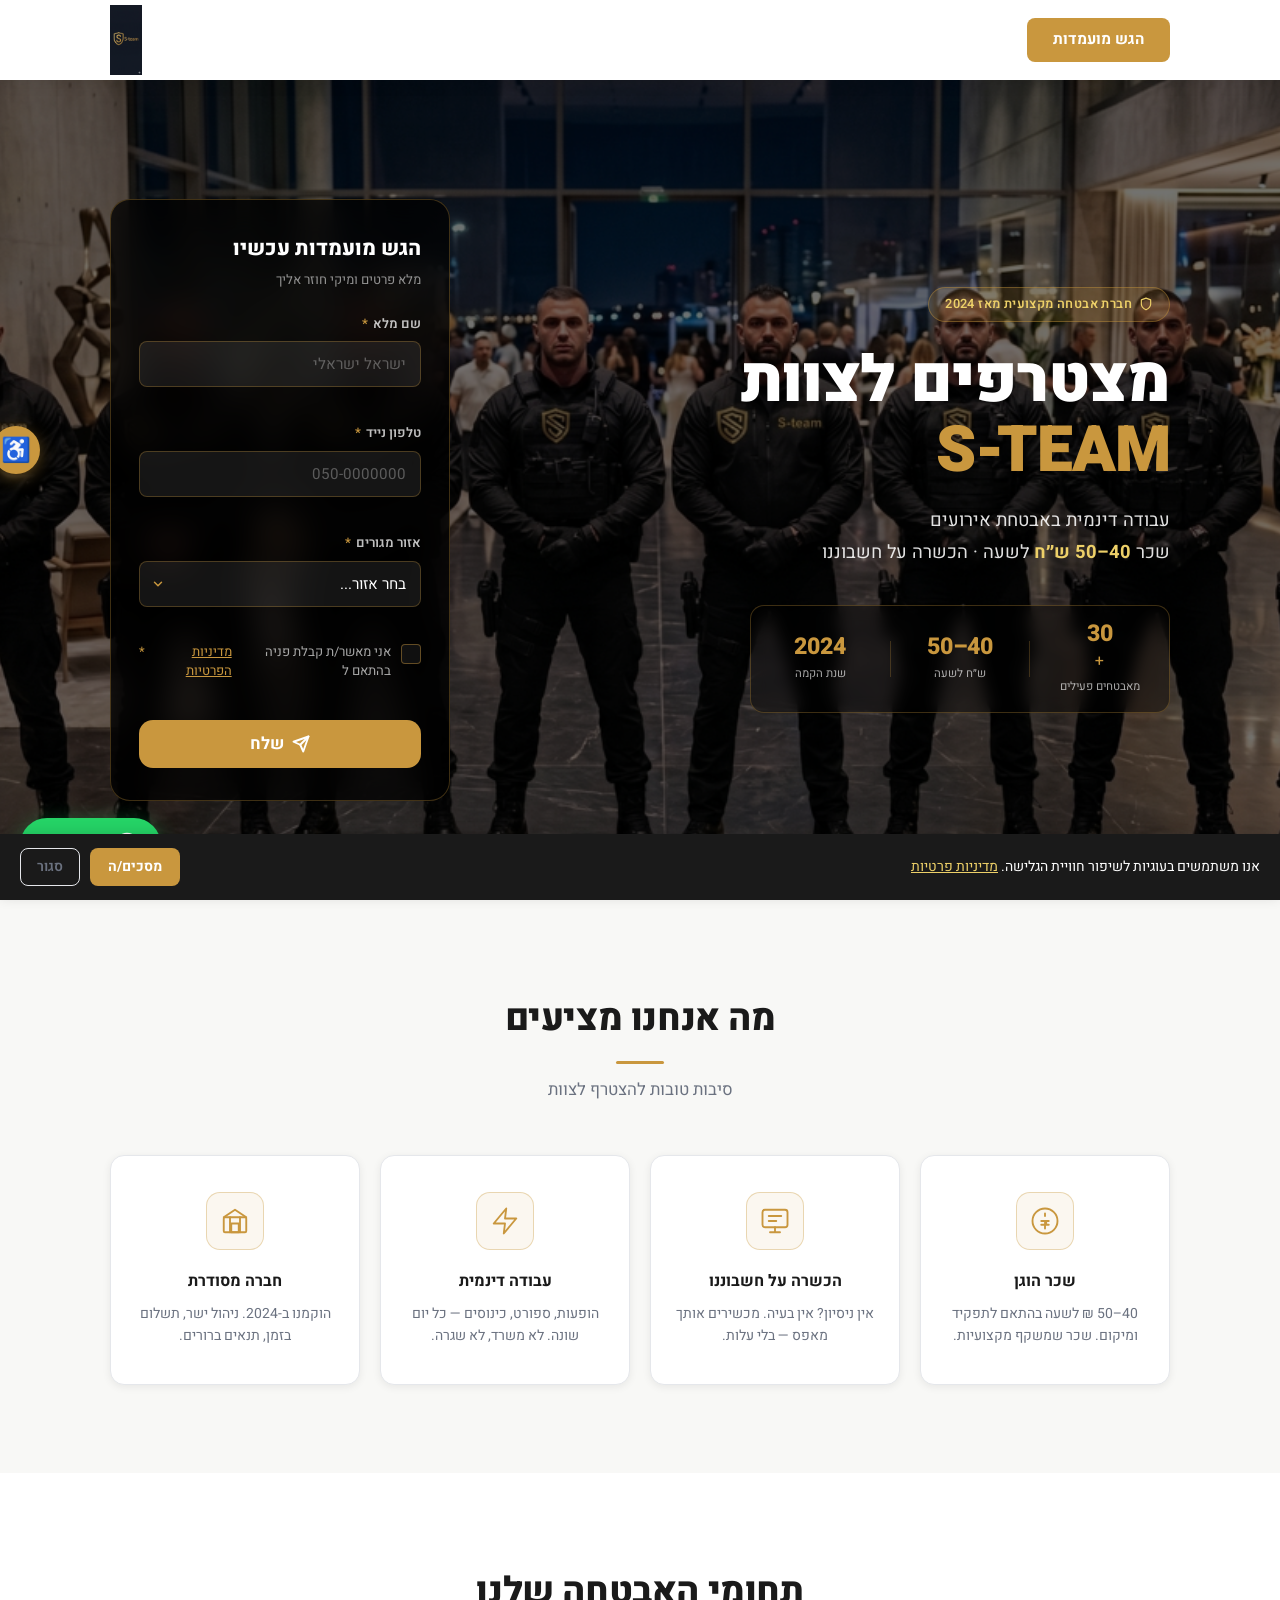
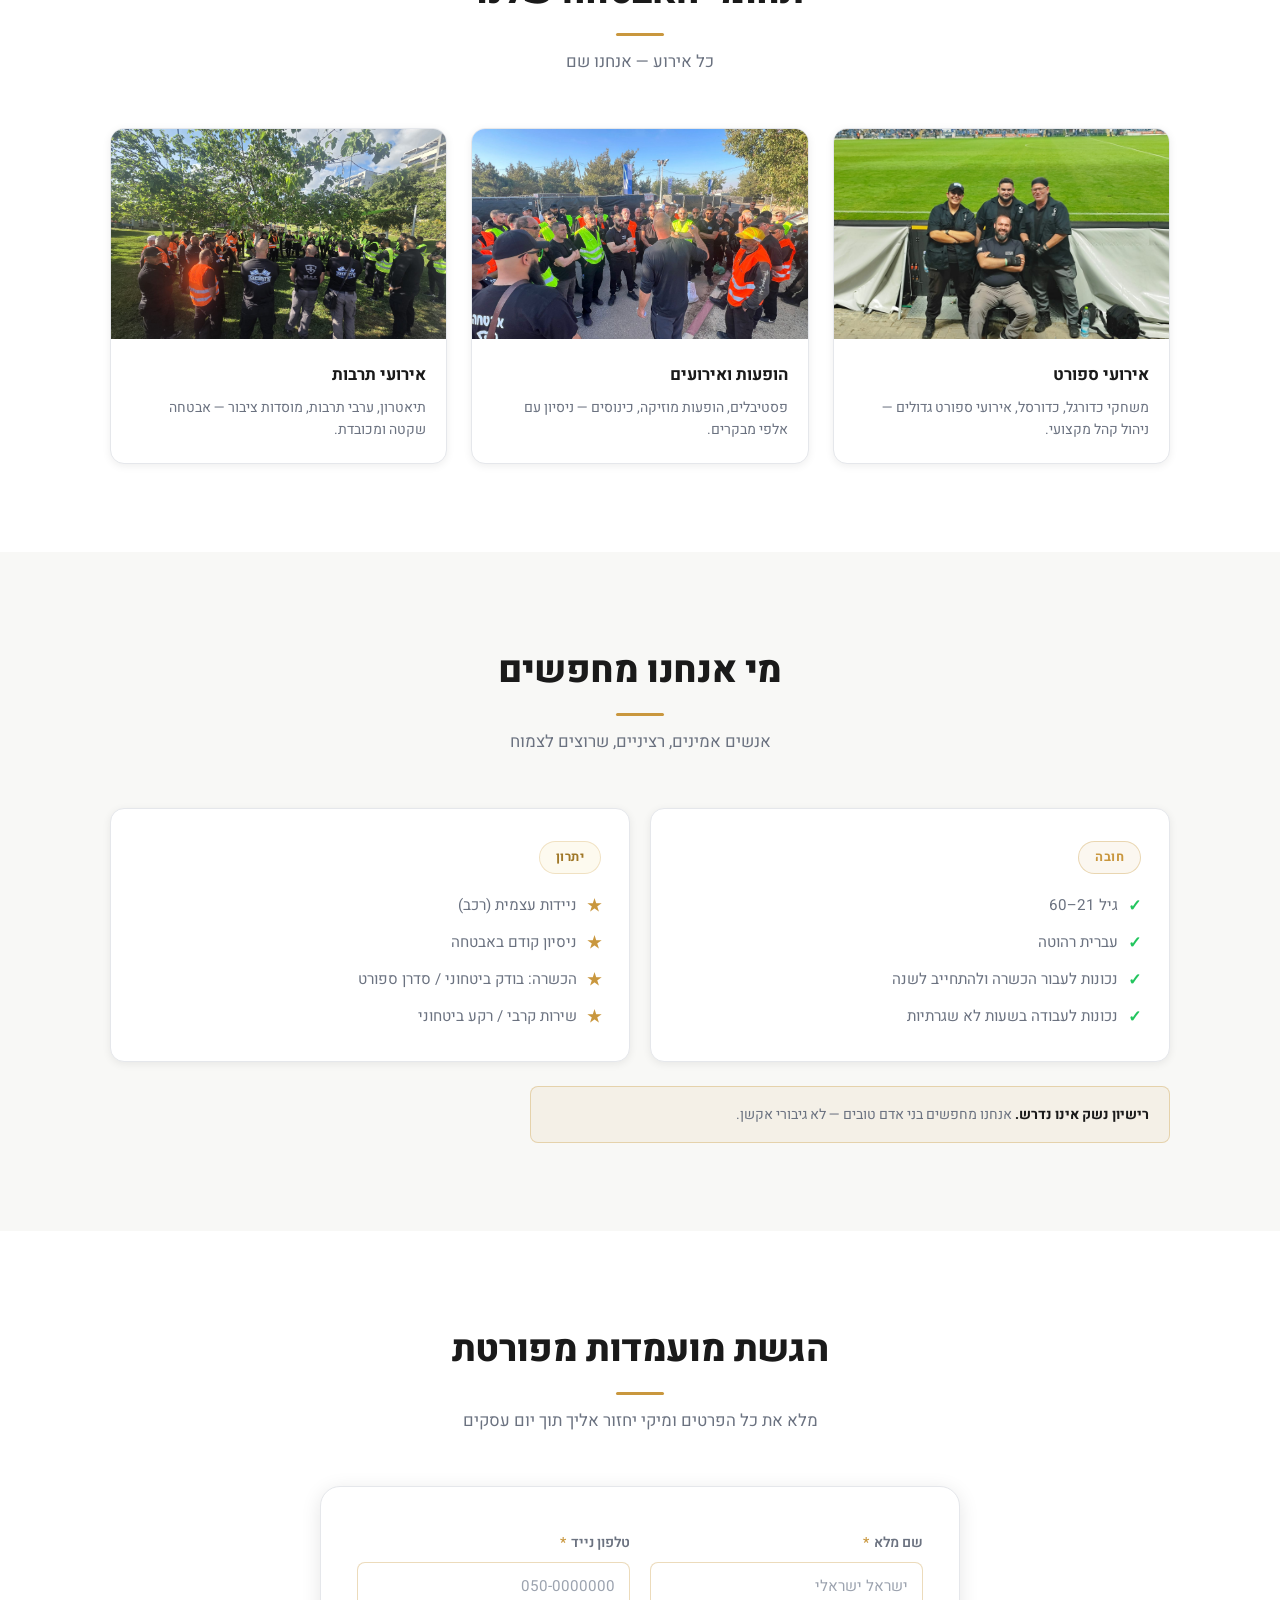
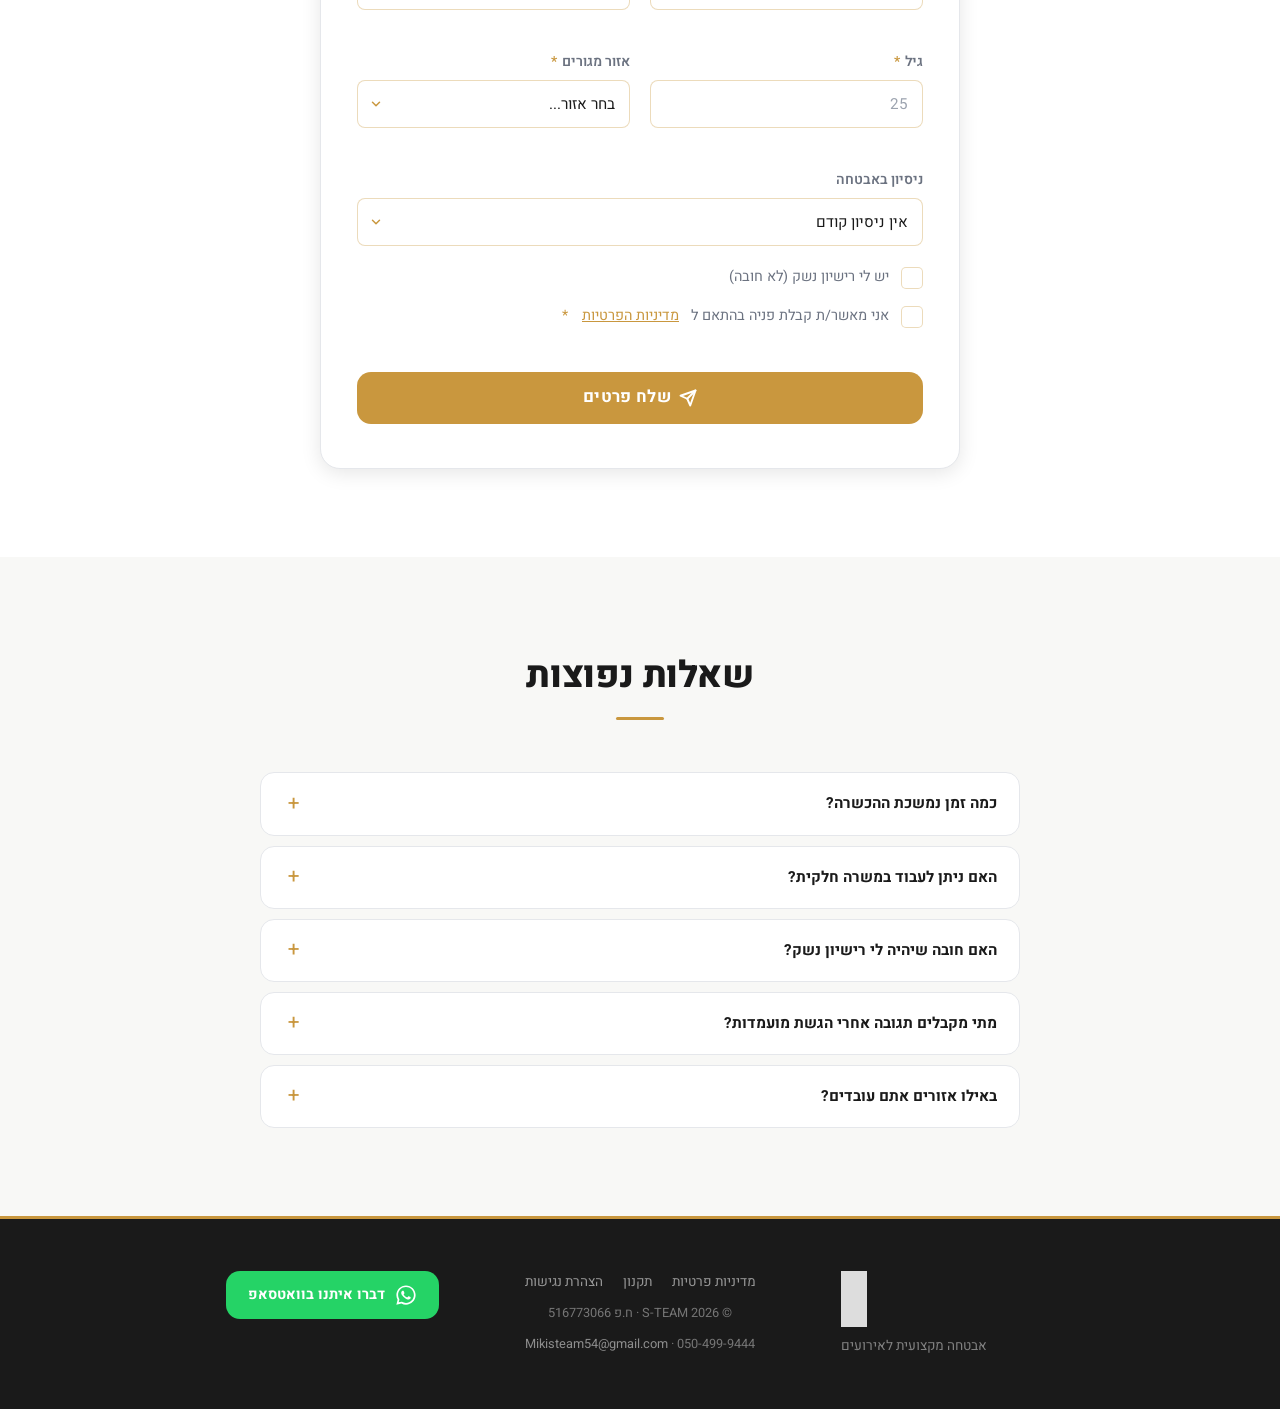
==== index.html @ 8349a426 "Apply 6 UI fixes: consent text, logo 70px, accessibility panel, FAQ +/−, dropdown labels, gallery im" ====
<!DOCTYPE html>
<html lang="he" dir="rtl">
<head>
  <meta charset="UTF-8">
  <meta name="viewport" content="width=device-width, initial-scale=1.0">
  <meta name="description" content="S-TEAM מגייסת מאבטחים לאירועים, ספורט והופעות. שכר 40-50 ₪ לשעה, הכשרה על חשבוננו.">
  <title>S-TEAM · גיוס מאבטחים</title>
  <link rel="preconnect" href="https://fonts.googleapis.com">
  <link rel="preconnect" href="https://fonts.gstatic.com" crossorigin>
  <link href="https://fonts.googleapis.com/css2?family=Heebo:wght@300;400;600;700;800;900&display=swap" rel="stylesheet">
  <link rel="stylesheet" href="css/style.css">
</head>
<body>

<!-- =========================================
     COOKIE BANNER
     ========================================= -->
<div id="cookie-banner" class="cookie-banner" role="dialog" aria-label="הודעת עוגיות">
  <p>אנו משתמשים בעוגיות לשיפור חוויית הגלישה. <a href="privacy.html">מדיניות פרטיות</a></p>
  <div class="cookie-actions">
    <button id="cookie-accept" class="btn btn--gold btn--sm">מסכים/ה</button>
    <button id="cookie-decline" class="btn btn--ghost-sm">סגור</button>
  </div>
</div>

<!-- =========================================
     HEADER
     ========================================= -->
<header class="site-header" id="top">
  <div class="header-inner container">
    <a href="#hero-form" class="btn btn--gold header-cta">הגש מועמדות</a>
    <a href="#top" class="header-logo" aria-label="S-TEAM - חזרה לראש הדף">
      <img src="assets/logo.png" alt="לוגו S-TEAM" class="logo-img">
    </a>
  </div>
</header>

<!-- =========================================
     HERO — VIDEO + FLOATING FORM
     ========================================= -->
<section class="hero" id="hero" aria-label="עמוד ראשי">

  <!-- וידאו רקע -->
  <video class="hero-video" autoplay loop muted playsinline aria-hidden="true">
    <source src="assets/hero-bg.mp4" type="video/mp4">
  </video>
  <!-- fallback תמונה אם הוידאו לא נטען -->
  <div class="hero-video-fallback" style="background-image:url('assets/hero-bg.png')" aria-hidden="true"></div>

  <div class="hero-overlay" aria-hidden="true"></div>

  <div class="hero-inner container">

    <!-- טקסט ראשי (צד ימין) -->
    <div class="hero-text fade-in">
      <div class="hero-badge">
        <svg width="14" height="14" viewBox="0 0 24 24" fill="none" stroke="currentColor" stroke-width="2" stroke-linecap="round" stroke-linejoin="round" aria-hidden="true"><path d="M12 22s8-4 8-10V5l-8-3-8 3v7c0 6 8 10 8 10z"/></svg>
        חברת אבטחה מקצועית מאז 2024
      </div>
      <h1 class="hero-title">מצטרפים לצוות<br><span class="gold-text">S-TEAM</span></h1>
      <p class="hero-sub">
        עבודה דינמית באבטחת אירועים<br>
        שכר <strong>40–50 ש״ח</strong> לשעה · הכשרה על חשבוננו
      </p>
      <div class="hero-stats">
        <div class="stat-item">
          <span class="stat-num gold-text count-num" data-target="30">0</span><span class="gold-text">+</span>
          <span class="stat-label">מאבטחים פעילים</span>
        </div>
        <div class="stat-divider" aria-hidden="true"></div>
        <div class="stat-item">
          <span class="stat-num gold-text">40–50</span>
          <span class="stat-label">ש״ח לשעה</span>
        </div>
        <div class="stat-divider" aria-hidden="true"></div>
        <div class="stat-item">
          <span class="stat-num gold-text">2024</span>
          <span class="stat-label">שנת הקמה</span>
        </div>
      </div>
    </div>

    <!-- טופס צף (צד שמאל) -->
    <div class="hero-form-wrap fade-in" id="hero-form">
      <form id="hero-application-form" class="hero-form" novalidate aria-label="טופס הגשת מועמדות מהיר">
        <h2 class="hero-form-title">הגש מועמדות עכשיו</h2>
        <p class="hero-form-sub">מלא פרטים ומיקי חוזר אליך</p>

        <div class="hf-group">
          <label for="hf-name" class="hf-label">שם מלא <span class="req-star" aria-hidden="true">*</span></label>
          <input type="text" id="hf-name" name="name" class="hf-input" placeholder="ישראל ישראלי" required autocomplete="name" aria-required="true">
          <span class="hf-error" id="hf-name-error" role="alert" aria-live="polite"></span>
        </div>

        <div class="hf-group">
          <label for="hf-phone" class="hf-label">טלפון נייד <span class="req-star" aria-hidden="true">*</span></label>
          <input type="tel" id="hf-phone" name="phone" class="hf-input" placeholder="050-0000000" required autocomplete="tel" aria-required="true" inputmode="tel">
          <span class="hf-error" id="hf-phone-error" role="alert" aria-live="polite"></span>
        </div>

        <div class="hf-group">
          <label for="hf-region" class="hf-label">אזור מגורים <span class="req-star" aria-hidden="true">*</span></label>
          <div class="hf-select-wrap">
            <select id="hf-region" name="region" class="hf-input hf-select" required aria-required="true">
              <option value="" disabled selected>בחר אזור...</option>
              <option value="צפון">צפון (מנהריה עד חיפה)</option>
              <option value="חיפה">חיפה והסביבה</option>
              <option value="מרכז">מרכז (חיפה עד ראשון לציון)</option>
            </select>
            <svg class="hf-chevron" width="14" height="14" viewBox="0 0 24 24" fill="none" stroke="currentColor" stroke-width="2.5" stroke-linecap="round" stroke-linejoin="round" aria-hidden="true"><polyline points="6 9 12 15 18 9"/></svg>
          </div>
          <span class="hf-error" id="hf-region-error" role="alert" aria-live="polite"></span>
        </div>

        <div class="hf-group hf-check-group">
          <label class="hf-check-label">
            <input type="checkbox" id="hf-consent" name="consent" class="hf-check-input" required aria-required="true">
            <span class="hf-check-box" aria-hidden="true"></span>
            אני מאשר/ת קבלת פניה בהתאם ל<a href="privacy.html" target="_blank" class="gold-link">מדיניות הפרטיות</a>
            <span class="req-star" aria-hidden="true">*</span>
          </label>
          <span class="hf-error" id="hf-consent-error" role="alert" aria-live="polite"></span>
        </div>

        <button type="submit" class="btn btn--gold btn--submit-hero" id="hf-submit">
          <svg width="18" height="18" viewBox="0 0 24 24" fill="none" stroke="currentColor" stroke-width="2.5" stroke-linecap="round" stroke-linejoin="round" aria-hidden="true"><line x1="22" y1="2" x2="11" y2="13"/><polygon points="22 2 15 22 11 13 2 9 22 2"/></svg>
          <span class="hf-submit-text">שלח</span>
          <span class="hf-submit-loading" hidden aria-hidden="true">שולח...</span>
        </button>

        <div id="hf-success" class="hf-msg hf-msg--success" role="status" aria-live="polite" hidden>
          ✓ הפרטים נשלחו! מועברים לוואטסאפ...
        </div>
        <div id="hf-error-msg" class="hf-msg hf-msg--error" role="alert" aria-live="assertive" hidden></div>
      </form>
    </div>

  </div>

  <a href="#benefits" class="hero-scroll" aria-label="גלול למטה">
    <svg width="26" height="26" viewBox="0 0 24 24" fill="none" stroke="currentColor" stroke-width="2" stroke-linecap="round" stroke-linejoin="round" aria-hidden="true"><polyline points="6 9 12 15 18 9"/></svg>
  </a>
</section>

<!-- =========================================
     BENEFITS
     ========================================= -->
<section class="section benefits-section" id="benefits" aria-labelledby="benefits-title">
  <div class="container">
    <div class="section-header fade-in">
      <h2 id="benefits-title" class="section-title">מה אנחנו מציעים</h2>
      <p class="section-sub">סיבות טובות להצטרף לצוות</p>
    </div>
    <div class="benefits-grid">

      <div class="benefit-card fade-in">
        <div class="card-icon" aria-hidden="true">
          <svg width="30" height="30" viewBox="0 0 24 24" fill="none" stroke="currentColor" stroke-width="1.5" stroke-linecap="round" stroke-linejoin="round"><circle cx="12" cy="12" r="10"/><path d="M12 6v2m0 8v2m-3-6h2.5a1.5 1.5 0 010 3H9m6-3h-1.5a1.5 1.5 0 000 3H15"/></svg>
        </div>
        <h3 class="card-title">שכר הוגן</h3>
        <p class="card-text">40–50 ₪ לשעה בהתאם לתפקיד ומיקום. שכר שמשקף מקצועיות.</p>
      </div>

      <div class="benefit-card fade-in">
        <div class="card-icon" aria-hidden="true">
          <svg width="30" height="30" viewBox="0 0 24 24" fill="none" stroke="currentColor" stroke-width="1.5" stroke-linecap="round" stroke-linejoin="round"><rect x="2" y="3" width="20" height="14" rx="2"/><path d="M8 21h8M12 17v4M7 8h10M7 12h6"/></svg>
        </div>
        <h3 class="card-title">הכשרה על חשבוננו</h3>
        <p class="card-text">אין ניסיון? אין בעיה. מכשירים אותך מאפס — בלי עלות.</p>
      </div>

      <div class="benefit-card fade-in">
        <div class="card-icon" aria-hidden="true">
          <svg width="30" height="30" viewBox="0 0 24 24" fill="none" stroke="currentColor" stroke-width="1.5" stroke-linecap="round" stroke-linejoin="round"><polygon points="13 2 3 14 12 14 11 22 21 10 12 10 13 2"/></svg>
        </div>
        <h3 class="card-title">עבודה דינמית</h3>
        <p class="card-text">הופעות, ספורט, כינוסים — כל יום שונה. לא משרד, לא שגרה.</p>
      </div>

      <div class="benefit-card fade-in">
        <div class="card-icon" aria-hidden="true">
          <svg width="30" height="30" viewBox="0 0 24 24" fill="none" stroke="currentColor" stroke-width="1.5" stroke-linecap="round" stroke-linejoin="round"><rect x="3" y="9" width="18" height="12" rx="1"/><path d="M8 21V9m8 12V9M3 9l9-6 9 6"/><rect x="9" y="14" width="6" height="7"/></svg>
        </div>
        <h3 class="card-title">חברה מסודרת</h3>
        <p class="card-text">הוקמנו ב-2024. ניהול ישר, תשלום בזמן, תנאים ברורים.</p>
      </div>

    </div>
  </div>
</section>

<!-- =========================================
     DOMAINS
     ========================================= -->
<section class="section domains-section" id="domains" aria-labelledby="domains-title">
  <div class="container">
    <div class="section-header fade-in">
      <h2 id="domains-title" class="section-title">תחומי האבטחה שלנו</h2>
      <p class="section-sub">כל אירוע — אנחנו שם</p>
    </div>
    <div class="domains-grid">

      <div class="domain-card fade-in">
        <div class="domain-img-wrap">
          <img src="assets/sport.jpeg" alt="אבטחת אירועי ספורט" loading="lazy" class="domain-img" onerror="this.style.display='none';this.parentElement.classList.add('img-error')">
          <div class="domain-img-placeholder" aria-hidden="true">
            <svg width="44" height="44" viewBox="0 0 24 24" fill="none" stroke="currentColor" stroke-width="1" stroke-linecap="round" stroke-linejoin="round"><circle cx="12" cy="12" r="10"/><path d="M12 2a15.3 15.3 0 014 10 15.3 15.3 0 01-4 10 15.3 15.3 0 01-4-10 15.3 15.3 0 014-10z"/><path d="M2 12h20"/></svg>
            <span>אירועי ספורט</span>
          </div>
        </div>
        <div class="domain-body">
          <h3 class="domain-title">אירועי ספורט</h3>
          <p class="domain-text">משחקי כדורגל, כדורסל, אירועי ספורט גדולים — ניהול קהל מקצועי.</p>
        </div>
      </div>

      <div class="domain-card fade-in">
        <div class="domain-img-wrap">
          <img src="assets/events.jpeg" alt="אבטחת הופעות וכינוסים" loading="lazy" class="domain-img" onerror="this.style.display='none';this.parentElement.classList.add('img-error')">
          <div class="domain-img-placeholder" aria-hidden="true">
            <svg width="44" height="44" viewBox="0 0 24 24" fill="none" stroke="currentColor" stroke-width="1" stroke-linecap="round" stroke-linejoin="round"><path d="M17 21v-2a4 4 0 00-4-4H5a4 4 0 00-4 4v2"/><circle cx="9" cy="7" r="4"/><path d="M23 21v-2a4 4 0 00-3-3.87M16 3.13a4 4 0 010 7.75"/></svg>
            <span>הופעות ואירועים</span>
          </div>
        </div>
        <div class="domain-body">
          <h3 class="domain-title">הופעות ואירועים</h3>
          <p class="domain-text">פסטיבלים, הופעות מוזיקה, כינוסים — ניסיון עם אלפי מבקרים.</p>
        </div>
      </div>

      <div class="domain-card fade-in">
        <div class="domain-img-wrap">
          <img src="assets/culture.jpeg" alt="אבטחת אירועי תרבות" loading="lazy" class="domain-img" onerror="this.style.display='none';this.parentElement.classList.add('img-error')">
          <div class="domain-img-placeholder" aria-hidden="true">
            <svg width="44" height="44" viewBox="0 0 24 24" fill="none" stroke="currentColor" stroke-width="1" stroke-linecap="round" stroke-linejoin="round"><path d="M2 6l10-4 10 4v6c0 5.5-4 10.7-10 12C6 22.7 2 17.5 2 12V6z"/></svg>
            <span>אירועי תרבות</span>
          </div>
        </div>
        <div class="domain-body">
          <h3 class="domain-title">אירועי תרבות</h3>
          <p class="domain-text">תיאטרון, ערבי תרבות, מוסדות ציבור — אבטחה שקטה ומכובדת.</p>
        </div>
      </div>

    </div>
  </div>
</section>

<!-- =========================================
     REQUIREMENTS
     ========================================= -->
<section class="section requirements-section" id="requirements" aria-labelledby="req-title">
  <div class="container">
    <div class="section-header fade-in">
      <h2 id="req-title" class="section-title">מי אנחנו מחפשים</h2>
      <p class="section-sub">אנשים אמינים, רציניים, שרוצים לצמוח</p>
    </div>
    <div class="req-cols">

      <div class="req-block fade-in">
        <div class="req-badge req-badge--must">חובה</div>
        <ul class="req-list" role="list">
          <li><span class="req-icon req-icon--check" aria-hidden="true">✓</span>גיל 21–60</li>
          <li><span class="req-icon req-icon--check" aria-hidden="true">✓</span>עברית רהוטה</li>
          <li><span class="req-icon req-icon--check" aria-hidden="true">✓</span>נכונות לעבור הכשרה ולהתחייב לשנה</li>
          <li><span class="req-icon req-icon--check" aria-hidden="true">✓</span>נכונות לעבודה בשעות לא שגרתיות</li>
        </ul>
      </div>

      <div class="req-block fade-in">
        <div class="req-badge req-badge--plus">יתרון</div>
        <ul class="req-list" role="list">
          <li><span class="req-icon req-icon--star" aria-hidden="true">★</span>ניידות עצמית (רכב)</li>
          <li><span class="req-icon req-icon--star" aria-hidden="true">★</span>ניסיון קודם באבטחה</li>
          <li><span class="req-icon req-icon--star" aria-hidden="true">★</span>הכשרה: בודק ביטחוני / סדרן ספורט</li>
          <li><span class="req-icon req-icon--star" aria-hidden="true">★</span>שירות קרבי / רקע ביטחוני</li>
        </ul>
      </div>

    </div>
    <p class="req-note fade-in">
      <strong>רישיון נשק אינו נדרש.</strong> אנחנו מחפשים בני אדם טובים — לא גיבורי אקשן.
    </p>
  </div>
</section>

<!-- =========================================
     FULL FORM SECTION
     ========================================= -->
<section class="section full-form-section" id="form" aria-labelledby="full-form-title">
  <div class="container">
    <div class="section-header fade-in">
      <h2 id="full-form-title" class="section-title">הגשת מועמדות מפורטת</h2>
      <p class="section-sub">מלא את כל הפרטים ומיקי יחזור אליך תוך יום עסקים</p>
    </div>
    <form id="full-application-form" class="full-form fade-in" novalidate aria-label="טופס הגשת מועמדות מפורט">

      <div class="form-row">
        <div class="form-group">
          <label for="ff-name" class="form-label">שם מלא <span class="req-star" aria-hidden="true">*</span></label>
          <input type="text" id="ff-name" name="name" class="form-input" placeholder="ישראל ישראלי" required autocomplete="name" aria-required="true">
          <span class="form-error" id="ff-name-error" role="alert" aria-live="polite"></span>
        </div>
        <div class="form-group">
          <label for="ff-phone" class="form-label">טלפון נייד <span class="req-star" aria-hidden="true">*</span></label>
          <input type="tel" id="ff-phone" name="phone" class="form-input" placeholder="050-0000000" required autocomplete="tel" aria-required="true" inputmode="tel">
          <span class="form-error" id="ff-phone-error" role="alert" aria-live="polite"></span>
        </div>
      </div>

      <div class="form-row">
        <div class="form-group">
          <label for="ff-age" class="form-label">גיל <span class="req-star" aria-hidden="true">*</span></label>
          <input type="number" id="ff-age" name="age" class="form-input" placeholder="25" required min="21" max="60" aria-required="true" inputmode="numeric">
          <span class="form-error" id="ff-age-error" role="alert" aria-live="polite"></span>
        </div>
        <div class="form-group">
          <label for="ff-region" class="form-label">אזור מגורים <span class="req-star" aria-hidden="true">*</span></label>
          <div class="ff-select-wrap">
            <select id="ff-region" name="region" class="form-input form-select" required aria-required="true">
              <option value="" disabled selected>בחר אזור...</option>
              <option value="צפון">צפון (מנהריה עד חיפה)</option>
              <option value="חיפה">חיפה והסביבה</option>
              <option value="מרכז">מרכז (חיפה עד ראשון לציון)</option>
            </select>
            <svg class="ff-select-arrow" width="14" height="14" viewBox="0 0 24 24" fill="none" stroke="currentColor" stroke-width="2.5" stroke-linecap="round" stroke-linejoin="round" aria-hidden="true"><polyline points="6 9 12 15 18 9"/></svg>
          </div>
          <span class="form-error" id="ff-region-error" role="alert" aria-live="polite"></span>
        </div>
      </div>

      <div class="form-group">
        <label for="ff-experience" class="form-label">ניסיון באבטחה</label>
        <div class="ff-select-wrap">
          <select id="ff-experience" name="experience" class="form-input form-select">
            <option value="אין">אין ניסיון קודם</option>
            <option value="עד שנה">עד שנה</option>
            <option value="1-3 שנים">1–3 שנים</option>
            <option value="מעל 3 שנים">מעל 3 שנים</option>
          </select>
          <svg class="ff-select-arrow" width="14" height="14" viewBox="0 0 24 24" fill="none" stroke="currentColor" stroke-width="2.5" stroke-linecap="round" stroke-linejoin="round" aria-hidden="true"><polyline points="6 9 12 15 18 9"/></svg>
        </div>
      </div>

      <div class="form-group form-group--check">
        <label class="check-label">
          <input type="checkbox" id="ff-weapon" name="weapon_license" class="check-input">
          <span class="check-box" aria-hidden="true"></span>
          יש לי רישיון נשק (לא חובה)
        </label>
      </div>

      <div class="form-group form-group--check">
        <label class="check-label">
          <input type="checkbox" id="ff-consent" name="consent" class="check-input" required aria-required="true">
          <span class="check-box" aria-hidden="true"></span>
          אני מאשר/ת קבלת פניה בהתאם ל<a href="privacy.html" target="_blank" class="gold-link">מדיניות הפרטיות</a> <span class="req-star" aria-hidden="true">*</span>
        </label>
        <span class="form-error" id="ff-consent-error" role="alert" aria-live="polite"></span>
      </div>

      <button type="submit" class="btn btn--gold btn--submit-full" id="ff-submit">
        <svg width="18" height="18" viewBox="0 0 24 24" fill="none" stroke="currentColor" stroke-width="2.5" stroke-linecap="round" stroke-linejoin="round" aria-hidden="true"><line x1="22" y1="2" x2="11" y2="13"/><polygon points="22 2 15 22 11 13 2 9 22 2"/></svg>
        <span class="ff-submit-text">שלח פרטים</span>
        <span class="ff-submit-loading" hidden aria-hidden="true">שולח...</span>
      </button>

      <div id="ff-success" class="form-msg form-msg--success" role="status" aria-live="polite" hidden>✓ הפרטים נשלחו! מועברים לוואטסאפ...</div>
      <div id="ff-error-msg" class="form-msg form-msg--error" role="alert" aria-live="assertive" hidden></div>
    </form>
  </div>
</section>

<!-- =========================================
     FAQ
     ========================================= -->
<section class="section faq-section" id="faq" aria-labelledby="faq-title">
  <div class="container">
    <div class="section-header fade-in">
      <h2 id="faq-title" class="section-title">שאלות נפוצות</h2>
    </div>
    <div class="faq-list">

      <details class="faq-item fade-in">
        <summary class="faq-q">
          <span>כמה זמן נמשכת ההכשרה?</span>
          <span class="faq-arrow" aria-hidden="true"></span>
        </summary>
        <div class="faq-a">ההכשרה נמשכת מספר ימים בהתאם לתפקיד. היא מתקיימת לפני תחילת העבודה ועל חשבון החברה לחלוטין.</div>
      </details>

      <details class="faq-item fade-in">
        <summary class="faq-q">
          <span>האם ניתן לעבוד במשרה חלקית?</span>
          <span class="faq-arrow" aria-hidden="true"></span>
        </summary>
        <div class="faq-a">כן. עבודה באבטחת אירועים היא לרוב לפי שיבוץ — ניתן לעבוד כמה ימים בשבוע. נדבר על הציפיות בשיחה הראשונה.</div>
      </details>

      <details class="faq-item fade-in">
        <summary class="faq-q">
          <span>האם חובה שיהיה לי רישיון נשק?</span>
          <span class="faq-arrow" aria-hidden="true"></span>
        </summary>
        <div class="faq-a">לא. רישיון נשק אינו נדרש לרוב התפקידים. אנחנו עוסקים באבטחת אירועים ציבוריים — לא באבטחה מזוינת.</div>
      </details>

      <details class="faq-item fade-in">
        <summary class="faq-q">
          <span>מתי מקבלים תגובה אחרי הגשת מועמדות?</span>
          <span class="faq-arrow" aria-hidden="true"></span>
        </summary>
        <div class="faq-a">מיקי חוזר לכל פונה תוך יום עסקים אחד. לא קיבלתם תגובה? מוזמנים לפנות ישירות בוואטסאפ.</div>
      </details>

      <details class="faq-item fade-in">
        <summary class="faq-q">
          <span>באילו אזורים אתם עובדים?</span>
          <span class="faq-arrow" aria-hidden="true"></span>
        </summary>
        <div class="faq-a">בעיקר צפון הארץ (מנהריה עד חיפה) ומרכז (חיפה עד ראשון לציון). לפעמים יש אירועים מחוץ לאזורים אלו — בתיאום מראש.</div>
      </details>

    </div>
  </div>
</section>

<!-- =========================================
     FOOTER
     ========================================= -->
<footer class="site-footer" role="contentinfo">
  <div class="container footer-inner">

    <div class="footer-brand">
      <img src="assets/logo.png" alt="לוגו S-TEAM" class="footer-logo-img">
      <p class="footer-tagline">אבטחה מקצועית לאירועים</p>
    </div>

    <div class="footer-center">
      <nav class="footer-links" aria-label="קישורי תאימות">
        <a href="privacy.html">מדיניות פרטיות</a>
        <a href="terms.html">תקנון</a>
        <a href="accessibility.html">הצהרת נגישות</a>
      </nav>
      <p class="footer-copy">© 2026 S-TEAM · ח.פ 516773066</p>
      <p class="footer-copy"><a href="mailto:Mikisteam54@gmail.com">Mikisteam54@gmail.com</a> · 050-499-9444</p>
    </div>

    <div class="footer-contact">
      <a href="https://wa.me/972504999444"
         class="footer-wa-btn" target="_blank" rel="noopener noreferrer"
         aria-label="פנה אלינו בוואטסאפ">
        <svg xmlns="http://www.w3.org/2000/svg" viewBox="0 0 32 32" fill="white" width="22" height="22" aria-hidden="true" focusable="false">
          <path d="M16 2C8.268 2 2 8.268 2 16c0 2.49.65 4.827 1.784 6.855L2 30l7.352-1.76A13.94 13.94 0 0016 30c7.732 0 14-6.268 14-14S23.732 2 16 2zm0 25.5a11.44 11.44 0 01-5.83-1.6l-.42-.25-4.36 1.04 1.07-4.24-.27-.44A11.46 11.46 0 014.5 16C4.5 9.596 9.596 4.5 16 4.5S27.5 9.596 27.5 16 22.404 27.5 16 27.5zm6.29-8.54c-.34-.17-2.02-1-2.34-1.11-.32-.11-.55-.17-.78.17-.23.34-.89 1.11-1.09 1.34-.2.23-.4.26-.74.09-.34-.17-1.44-.53-2.74-1.69-1.01-.9-1.7-2.01-1.9-2.35-.2-.34-.02-.52.15-.69.15-.15.34-.4.51-.6.17-.2.23-.34.34-.57.11-.23.06-.43-.03-.6-.09-.17-.78-1.89-1.07-2.59-.28-.68-.57-.59-.78-.6h-.67c-.23 0-.6.09-.91.43-.31.34-1.19 1.16-1.19 2.83s1.22 3.28 1.39 3.51c.17.23 2.4 3.67 5.82 5.14.81.35 1.44.56 1.93.72.81.26 1.55.22 2.13.13.65-.1 2.02-.82 2.3-1.62.28-.8.28-1.48.2-1.62-.09-.14-.32-.23-.66-.4z"/>
        </svg>
        דברו איתנו בוואטסאפ
      </a>
    </div>

  </div>
</footer>

<!-- =========================================
     WHATSAPP FLOAT
     ========================================= -->
<a href="https://wa.me/972504999444"
   class="wa-float" target="_blank" rel="noopener noreferrer"
   aria-label="פנה אלינו בוואטסאפ" title="דברו איתנו בוואטסאפ">
  <svg xmlns="http://www.w3.org/2000/svg" viewBox="0 0 32 32" fill="white" width="28" height="28" aria-hidden="true" focusable="false">
    <path d="M16 2C8.268 2 2 8.268 2 16c0 2.49.65 4.827 1.784 6.855L2 30l7.352-1.76A13.94 13.94 0 0016 30c7.732 0 14-6.268 14-14S23.732 2 16 2zm0 25.5a11.44 11.44 0 01-5.83-1.6l-.42-.25-4.36 1.04 1.07-4.24-.27-.44A11.46 11.46 0 014.5 16C4.5 9.596 9.596 4.5 16 4.5S27.5 9.596 27.5 16 22.404 27.5 16 27.5zm6.29-8.54c-.34-.17-2.02-1-2.34-1.11-.32-.11-.55-.17-.78.17-.23.34-.89 1.11-1.09 1.34-.2.23-.4.26-.74.09-.34-.17-1.44-.53-2.74-1.69-1.01-.9-1.7-2.01-1.9-2.35-.2-.34-.02-.52.15-.69.15-.15.34-.4.51-.6.17-.2.23-.34.34-.57.11-.23.06-.43-.03-.6-.09-.17-.78-1.89-1.07-2.59-.28-.68-.57-.59-.78-.6h-.67c-.23 0-.6.09-.91.43-.31.34-1.19 1.16-1.19 2.83s1.22 3.28 1.39 3.51c.17.23 2.4 3.67 5.82 5.14.81.35 1.44.56 1.93.72.81.26 1.55.22 2.13.13.65-.1 2.02-.82 2.3-1.62.28-.8.28-1.48.2-1.62-.09-.14-.32-.23-.66-.4z"/>
  </svg>
  <span class="wa-label">דברו איתנו</span>
</a>

<div class="a11y-widget" id="a11y-widget" dir="ltr">
  <button class="a11y-toggle" id="a11y-toggle-btn"
          aria-label="פתח אפשרויות נגישות"
          aria-expanded="false"
          aria-controls="a11y-panel">♿</button>
  <div class="a11y-panel" id="a11y-panel"
       role="region"
       aria-label="אפשרויות נגישות"
       hidden
       dir="rtl">
    <p class="a11y-panel-title">נגישות</p>
    <button class="a11y-option" id="a11y-text-btn" aria-label="הגדלת גודל טקסט">
      <span class="a11y-option-icon" aria-hidden="true">A+</span>
      <span class="a11y-option-label">גודל טקסט</span>
    </button>
    <button class="a11y-option" id="a11y-contrast-btn" aria-label="ניגודיות גבוהה">
      <span class="a11y-option-icon" aria-hidden="true">◑</span>
      <span class="a11y-option-label">ניגודיות גבוהה</span>
    </button>
    <button class="a11y-option" id="a11y-anim-btn" aria-label="ביטול אנימציות">
      <span class="a11y-option-icon" aria-hidden="true">⏸</span>
      <span class="a11y-option-label">ביטול אנימציות</span>
    </button>
    <div class="a11y-option a11y-sr-info">
      <span class="a11y-option-icon" aria-hidden="true">👁</span>
      <span class="a11y-option-label">תואם קוראי מסך</span>
    </div>
  </div>
</div>

<script src="js/main.js"></script>
<script src="js/form.js"></script>
<script src="js/accessibility.js"></script>
</body>
</html>
---- css/style.css ----
/* ================================================
   S-TEAM · style.css
   Light theme · Gold accent · RTL · Mobile-first
   ================================================ */

:root {
  --gold:         #C9973E;
  --gold-light:   #EDD068;
  --gold-glow:    rgba(201,151,62,0.30);
  --gold-border:  rgba(201,151,62,0.35);
  --gold-bg:      rgba(201,151,62,0.08);

  --bg:           #FFFFFF;
  --bg-alt:       #F8F8F6;
  --text:         #1A1A1A;
  --text-muted:   #6B7280;
  --text-dim:     #9CA3AF;
  --border:       #E5E7EB;

  --green:        #22C55E;

  --font:         'Heebo', 'Arial Hebrew', Arial, sans-serif;

  --radius-sm:    8px;
  --radius-md:    14px;
  --radius-lg:    20px;

  --shadow-sm:    0 2px 8px rgba(0,0,0,0.07);
  --shadow-md:    0 4px 20px rgba(0,0,0,0.10);
  --shadow-gold:  0 4px 24px rgba(201,151,62,0.28);

  --max-w:        1100px;
  --px:           20px;
  --section-py:   88px;
  --header-h:     80px;
}

/* ---------- Reset ---------- */
*, *::before, *::after { box-sizing: border-box; margin: 0; padding: 0; }
html { scroll-behavior: smooth; }
body {
  font-family: var(--font);
  background: var(--bg);
  color: var(--text);
  direction: rtl;
  line-height: 1.65;
  -webkit-font-smoothing: antialiased;
  overflow-x: hidden;
}
img { max-width: 100%; height: auto; display: block; }
a { color: var(--gold); transition: color .2s; }
a:hover { color: var(--gold-light); }
:focus-visible { outline: 2px solid var(--gold); outline-offset: 3px; border-radius: 3px; }

/* ---------- Utils ---------- */
.container { max-width: var(--max-w); margin-inline: auto; padding-inline: var(--px); }
.section    { padding-block: var(--section-py); }
.gold-text  { color: var(--gold); }
.gold-link  { color: var(--gold); text-decoration: underline; }

/* ---------- Fade-in ---------- */
.fade-in {
  opacity: 0;
  transform: translateY(22px);
  transition: opacity .55s ease, transform .55s ease;
}
.fade-in.visible { opacity: 1; transform: translateY(0); }

.benefits-grid .fade-in:nth-child(2) { transition-delay: .10s; }
.benefits-grid .fade-in:nth-child(3) { transition-delay: .20s; }
.benefits-grid .fade-in:nth-child(4) { transition-delay: .30s; }
.domains-grid  .fade-in:nth-child(2) { transition-delay: .10s; }
.domains-grid  .fade-in:nth-child(3) { transition-delay: .20s; }
.faq-list      .fade-in:nth-child(2) { transition-delay: .07s; }
.faq-list      .fade-in:nth-child(3) { transition-delay: .14s; }
.faq-list      .fade-in:nth-child(4) { transition-delay: .21s; }
.faq-list      .fade-in:nth-child(5) { transition-delay: .28s; }

/* ---------- Buttons ---------- */
.btn {
  display: inline-flex;
  align-items: center;
  justify-content: center;
  gap: 8px;
  border: none;
  border-radius: var(--radius-sm);
  font-family: var(--font);
  font-weight: 700;
  cursor: pointer;
  text-decoration: none;
  min-height: 44px;
  padding: 12px 26px;
  font-size: 1rem;
  transition: background .2s, box-shadow .2s, transform .15s, color .2s;
  white-space: nowrap;
  line-height: 1;
}
.btn--gold {
  background: var(--gold);
  color: #fff;
}
.btn--gold:hover {
  background: var(--gold-light);
  box-shadow: 0 0 20px var(--gold-glow);
  transform: translateY(-2px);
  color: #fff;
}
.btn--sm { min-height: 38px; padding: 8px 18px; font-size: .875rem; }
.btn--ghost-sm {
  background: transparent;
  color: var(--text-muted);
  border: 1px solid var(--border);
  min-height: 38px;
  padding: 7px 16px;
  font-size: .875rem;
  cursor: pointer;
  font-family: var(--font);
  font-weight: 600;
  border-radius: var(--radius-sm);
  transition: background .2s;
}
.btn--ghost-sm:hover { background: var(--bg-alt); }

/* ---------- Section headers ---------- */
.section-header { text-align: center; margin-bottom: 52px; }
.section-title {
  font-size: clamp(1.65rem, 4vw, 2.3rem);
  font-weight: 800;
  color: var(--text);
  letter-spacing: -.4px;
  margin-bottom: 8px;
}
.section-title::after {
  content: '';
  display: block;
  width: 48px;
  height: 3px;
  background: var(--gold);
  margin: 12px auto 0;
  border-radius: 2px;
}
.section-sub { color: var(--text-muted); font-size: 1.05rem; margin-top: 12px; }

/* ---------- Cookie Banner ---------- */
.cookie-banner {
  position: fixed;
  bottom: 0;
  inset-inline: 0;
  z-index: 9999;
  background: var(--text);
  color: #fff;
  padding: 14px var(--px);
  display: flex;
  align-items: center;
  justify-content: space-between;
  gap: 16px;
  flex-wrap: wrap;
  font-size: .875rem;
  box-shadow: 0 -2px 12px rgba(0,0,0,0.12);
}
.cookie-banner a { color: var(--gold-light); }
.cookie-actions { display: flex; gap: 10px; flex-shrink: 0; }
.cookie-banner.hidden { display: none; }

/* ---------- Header ---------- */
.site-header {
  position: fixed;
  top: 0;
  inset-inline: 0;
  z-index: 1000;
  height: var(--header-h);
  background: #FFFFFF;
  box-shadow: 0 2px 16px rgba(0,0,0,0.08);
  transition: box-shadow .3s;
}
.site-header.scrolled { box-shadow: 0 2px 24px rgba(0,0,0,0.13); }
.header-inner {
  display: flex;
  align-items: center;
  justify-content: space-between;
  height: 100%;
}
.header-logo { display: flex; align-items: center; text-decoration: none; }
.logo-img {
  height: 70px;
  width: auto;
  max-width: 220px;
  object-fit: contain;
}
.header-cta { font-size: .95rem; }

/* ---------- Hero ---------- */
.hero {
  position: relative;
  min-height: 100vh;
  display: flex;
  align-items: center;
  overflow: hidden;
  padding-top: var(--header-h);
}

/* וידאו */
.hero-video {
  position: absolute;
  inset: 0;
  width: 100%;
  height: 100%;
  object-fit: cover;
  z-index: 0;
}
/* fallback תמונה — מוצגת מאחורי הוידאו; נגלית אם הוידאו לא נטען */
.hero-video-fallback {
  position: absolute;
  inset: 0;
  background-size: cover;
  background-position: center;
  z-index: -1;
}

.hero-overlay {
  position: absolute;
  inset: 0;
  background: rgba(0,0,0,0.55);
  z-index: 1;
}

.hero-inner {
  position: relative;
  z-index: 5;
  display: flex;
  align-items: center;
  justify-content: space-between;
  gap: 40px;
  padding-block: 80px 60px;
  width: 100%;
}

/* Hero text — ימין (RTL start) */
.hero-text { flex: 1; max-width: 560px; }

.hero-badge {
  display: inline-flex;
  align-items: center;
  gap: 7px;
  background: rgba(201,151,62,0.15);
  border: 1px solid rgba(201,151,62,0.4);
  border-radius: 100px;
  padding: 6px 16px;
  font-size: .8rem;
  color: var(--gold-light);
  font-weight: 600;
  letter-spacing: .4px;
  margin-bottom: 24px;
}

.hero-title {
  font-size: clamp(2rem, 6vw, 4rem);
  font-weight: 900;
  color: #fff;
  line-height: 1.1;
  letter-spacing: -1px;
  margin-bottom: 18px;
}

.hero-sub {
  font-size: clamp(.95rem, 2vw, 1.15rem);
  color: rgba(255,255,255,0.88);
  line-height: 1.75;
  margin-bottom: 36px;
}
.hero-sub strong { color: var(--gold-light); font-weight: 700; }

.hero-stats {
  display: flex;
  gap: 0;
  align-items: center;
  background: rgba(0,0,0,0.4);
  border: 1px solid rgba(201,151,62,0.3);
  border-radius: var(--radius-md);
  backdrop-filter: blur(8px);
  overflow: hidden;
  max-width: 420px;
}
.stat-item { flex: 1; padding: 16px 18px; text-align: center; }
.stat-num  { display: block; font-size: 1.45rem; font-weight: 800; line-height: 1.1; }
.stat-label{ display: block; font-size: .72rem; color: rgba(255,255,255,0.65); margin-top: 3px; }
.stat-divider { width: 1px; height: 36px; background: rgba(201,151,62,0.25); flex-shrink: 0; }

/* Hero floating form — שמאל (RTL end) */
.hero-form-wrap {
  flex-shrink: 0;
  width: 340px;
}
.hero-form {
  background: rgba(0,0,0,0.75);
  border: 1px solid rgba(201,151,62,0.3);
  border-radius: var(--radius-lg);
  backdrop-filter: blur(16px);
  -webkit-backdrop-filter: blur(16px);
  padding: 32px 28px;
}
.hero-form-title {
  font-size: 1.3rem;
  font-weight: 800;
  color: #fff;
  margin-bottom: 4px;
}
.hero-form-sub {
  font-size: .82rem;
  color: rgba(255,255,255,0.55);
  margin-bottom: 22px;
}

.hf-group { margin-bottom: 16px; }
.hf-label {
  display: block;
  font-size: .82rem;
  font-weight: 600;
  color: rgba(255,255,255,0.75);
  margin-bottom: 6px;
}
.req-star { color: var(--gold); margin-right: 2px; }
.hf-input {
  width: 100%;
  padding: 11px 14px;
  background: rgba(255,255,255,0.08);
  border: 1px solid rgba(201,151,62,0.3);
  border-radius: var(--radius-sm);
  color: #fff;
  font-family: var(--font);
  font-size: .95rem;
  direction: rtl;
  min-height: 44px;
  transition: border-color .2s, background .2s;
  -webkit-appearance: none;
  appearance: none;
}
.hf-input::placeholder { color: rgba(255,255,255,0.3); }
.hf-input:focus {
  outline: none;
  border-color: var(--gold);
  background: rgba(201,151,62,0.1);
}

.hf-select-wrap { position: relative; }
.hf-select { cursor: pointer; padding-left: 36px; }
.hf-chevron {
  position: absolute;
  left: 12px;
  top: 50%;
  transform: translateY(-50%);
  color: var(--gold);
  pointer-events: none;
}
.hf-select option { background: #1a1a1a; color: #fff; }

.hf-error { display: block; font-size: .76rem; color: var(--gold-light); margin-top: 4px; min-height: 16px; }

/* hero form checkbox */
.hf-check-group { margin-bottom: 18px; }
.hf-check-label {
  display: flex;
  align-items: flex-start;
  gap: 10px;
  cursor: pointer;
  font-size: .82rem;
  color: rgba(255,255,255,0.65);
  line-height: 1.5;
}
.hf-check-input {
  position: absolute;
  opacity: 0;
  width: 0;
  height: 0;
}
.hf-check-box {
  flex-shrink: 0;
  width: 20px;
  height: 20px;
  border: 1px solid rgba(201,151,62,0.45);
  border-radius: 4px;
  background: rgba(255,255,255,0.06);
  display: flex;
  align-items: center;
  justify-content: center;
  margin-top: 1px;
  transition: background .2s, border-color .2s;
}
.hf-check-input:checked + .hf-check-box {
  background: var(--gold);
  border-color: var(--gold);
}
.hf-check-input:checked + .hf-check-box::after {
  content: '';
  display: block;
  width: 5px;
  height: 9px;
  border: 2px solid #fff;
  border-top: none;
  border-right: none;
  transform: rotate(-45deg) translateY(-1px);
}
.hf-check-input:focus-visible + .hf-check-box { outline: 2px solid var(--gold); outline-offset: 2px; }

.btn--submit-hero {
  width: 100%;
  font-size: 1.05rem;
  min-height: 48px;
  border-radius: var(--radius-md);
  letter-spacing: .3px;
}

.hf-msg {
  margin-top: 12px;
  padding: 12px 14px;
  border-radius: var(--radius-sm);
  font-size: .85rem;
  font-weight: 600;
}
.hf-msg--success { background: rgba(34,197,94,0.15); border: 1px solid rgba(34,197,94,0.3); color: #86efac; }
.hf-msg--error   { background: rgba(201,151,62,0.12); border: 1px solid rgba(201,151,62,0.3); color: var(--gold-light); }

/* hero scroll arrow */
.hero-scroll {
  position: absolute;
  bottom: 28px;
  left: 50%;
  transform: translateX(-50%);
  z-index: 5;
  color: var(--gold);
  animation: bounce 2s infinite;
  text-decoration: none;
}
@keyframes bounce {
  0%,100% { transform: translateX(-50%) translateY(0); }
  50%      { transform: translateX(-50%) translateY(7px); }
}

/* ---------- Benefits ---------- */
.benefits-section { background: var(--bg-alt); }

.benefits-grid {
  display: grid;
  grid-template-columns: repeat(2, 1fr);
  gap: 20px;
}
@media (min-width: 768px) {
  .benefits-grid { grid-template-columns: repeat(4, 1fr); }
}

.benefit-card {
  background: var(--bg);
  border: 1px solid var(--border);
  border-radius: var(--radius-md);
  padding: 36px 24px;
  text-align: center;
  box-shadow: var(--shadow-sm);
  transition: transform .25s, box-shadow .25s, border-color .25s;
}
.benefit-card:hover {
  transform: translateY(-4px);
  box-shadow: var(--shadow-gold);
  border-color: var(--gold-border);
}

.card-icon {
  width: 58px;
  height: 58px;
  border-radius: 14px;
  background: var(--gold-bg);
  border: 1px solid var(--gold-border);
  display: flex;
  align-items: center;
  justify-content: center;
  margin: 0 auto 18px;
  color: var(--gold);
  transition: background .25s;
}
.benefit-card:hover .card-icon { background: rgba(201,151,62,0.15); }

.card-title { font-size: 1rem; font-weight: 700; color: var(--text); margin-bottom: 8px; }
.card-text  { font-size: .875rem; color: var(--text-muted); line-height: 1.6; }

/* ---------- Domains ---------- */
.domains-section { background: var(--bg); }
.domains-grid {
  display: grid;
  gap: 24px;
  grid-template-columns: 1fr;
}
@media (min-width: 640px) {
  .domains-grid { grid-template-columns: repeat(3, 1fr); }
}

.domain-card {
  border-radius: var(--radius-md);
  overflow: hidden;
  background: var(--bg);
  border: 1px solid var(--border);
  box-shadow: var(--shadow-sm);
  transition: transform .25s, box-shadow .25s, border-color .25s;
}
.domain-card:hover {
  transform: translateY(-4px);
  box-shadow: var(--shadow-gold);
  border-color: var(--gold-border);
}

.domain-img-wrap {
  position: relative;
  height: 210px;
  overflow: hidden;
  background: #1a1a1a;
}
.domain-img { width: 100%; height: 100%; object-fit: cover; transition: transform .35s; display: block; }
.domain-card:hover .domain-img { transform: scale(1.04); }

/* Placeholder — מוצג תמיד מאחורי התמונה; נגלה כשהתמונה נכשלת */
.domain-img-placeholder {
  position: absolute;
  inset: 0;
  display: flex;
  flex-direction: column;
  align-items: center;
  justify-content: center;
  gap: 12px;
  color: var(--gold);
  background: linear-gradient(135deg, #1a1a1a 0%, #2a2218 100%);
  font-size: .85rem;
  font-weight: 600;
  pointer-events: none;
  z-index: 0; /* מאחורי התמונה */
}
/* כשהתמונה עולה בהצלחה — מסתירים placeholder */
.domain-img-wrap:not(.img-error) .domain-img-placeholder { opacity: 0; }
/* כשיש שגיאה — מציגים placeholder */
.domain-img-wrap.img-error .domain-img-placeholder { opacity: 1; z-index: 1; }

.domain-body { padding: 22px 20px; }
.domain-title { font-size: 1.05rem; font-weight: 700; color: var(--text); margin-bottom: 8px; }
.domain-text  { font-size: .875rem; color: var(--text-muted); line-height: 1.6; }

/* ---------- Requirements ---------- */
.requirements-section { background: var(--bg-alt); }
.req-cols {
  display: grid;
  gap: 20px;
  margin-bottom: 24px;
}
@media (min-width: 600px) {
  .req-cols { grid-template-columns: 1fr 1fr; }
}

.req-block {
  background: var(--bg);
  border: 1px solid var(--border);
  border-radius: var(--radius-md);
  padding: 32px 28px;
  box-shadow: var(--shadow-sm);
}

.req-badge {
  display: inline-block;
  padding: 5px 16px;
  border-radius: 100px;
  font-size: .8rem;
  font-weight: 700;
  letter-spacing: .5px;
  margin-bottom: 20px;
}
.req-badge--must {
  background: var(--gold-bg);
  color: var(--gold);
  border: 1px solid var(--gold-border);
}
.req-badge--plus {
  background: rgba(237,208,104,0.10);
  color: #a07828;
  border: 1px solid rgba(201,151,62,0.25);
}

.req-list {
  list-style: none;
  display: flex;
  flex-direction: column;
  gap: 13px;
}
.req-list li {
  display: flex;
  align-items: flex-start;
  gap: 10px;
  font-size: .95rem;
  color: var(--text-muted);
  line-height: 1.5;
}

.req-icon {
  flex-shrink: 0;
  font-style: normal;
  font-weight: 700;
  line-height: 1.5;
  font-size: 1rem;
}
.req-icon--check { color: var(--green); }
.req-icon--star  { color: var(--gold); }

.req-note {
  background: var(--gold-bg);
  border: 1px solid var(--gold-border);
  border-radius: var(--radius-sm);
  padding: 16px 20px;
  font-size: .875rem;
  color: var(--text-muted);
  max-width: 640px;
}
.req-note strong { color: var(--text); }

/* ---------- Full form section ---------- */
.full-form-section { background: var(--bg); }

.full-form {
  max-width: 640px;
  margin-inline: auto;
  background: var(--bg);
  border: 1px solid var(--border);
  border-radius: var(--radius-lg);
  padding: 44px 36px;
  box-shadow: var(--shadow-md);
}
@media (max-width: 480px) { .full-form { padding: 28px 20px; } }

.form-row {
  display: grid;
  gap: 20px;
  margin-bottom: 20px;
}
@media (min-width: 520px) { .form-row { grid-template-columns: 1fr 1fr; } }

.form-group { margin-bottom: 20px; }
.form-row .form-group { margin-bottom: 0; }
.form-row { margin-bottom: 20px; }

.form-label {
  display: block;
  font-size: .875rem;
  font-weight: 600;
  color: var(--text-muted);
  margin-bottom: 7px;
}

.form-input {
  width: 100%;
  padding: 12px 14px;
  background: var(--bg);
  border: 1px solid var(--gold-border);
  border-radius: var(--radius-sm);
  color: var(--text);
  font-family: var(--font);
  font-size: .95rem;
  direction: rtl;
  min-height: 44px;
  transition: border-color .2s, box-shadow .2s;
  -webkit-appearance: none;
  appearance: none;
}
.form-input::placeholder { color: var(--text-dim); }
.form-input:focus {
  outline: none;
  border-color: var(--gold);
  box-shadow: 0 0 0 3px rgba(201,151,62,0.15);
}

.ff-select-wrap { position: relative; }
.form-select { cursor: pointer; padding-left: 36px; background: var(--bg); }
.ff-select-arrow {
  position: absolute;
  left: 12px;
  top: 50%;
  transform: translateY(-50%);
  color: var(--gold);
  pointer-events: none;
}
.form-select option { background: var(--bg); color: var(--text); }

.form-error { display: block; font-size: .8rem; color: var(--gold); margin-top: 4px; min-height: 16px; }

/* Checkbox (full form) */
.form-group--check { margin-bottom: 16px; }
.check-label {
  display: flex;
  align-items: flex-start;
  gap: 12px;
  cursor: pointer;
  font-size: .9rem;
  color: var(--text-muted);
  line-height: 1.5;
}
.check-input { position: absolute; opacity: 0; width: 0; height: 0; }
.check-box {
  flex-shrink: 0;
  width: 22px;
  height: 22px;
  border: 1px solid var(--gold-border);
  border-radius: 5px;
  background: var(--bg);
  display: flex;
  align-items: center;
  justify-content: center;
  margin-top: 1px;
  transition: background .2s, border-color .2s;
}
.check-input:checked + .check-box {
  background: var(--gold);
  border-color: var(--gold);
}
.check-input:checked + .check-box::after {
  content: '';
  display: block;
  width: 6px;
  height: 10px;
  border: 2px solid #fff;
  border-top: none;
  border-right: none;
  transform: rotate(-45deg) translateY(-1px);
}
.check-input:focus-visible + .check-box { outline: 2px solid var(--gold); outline-offset: 2px; }

.btn--submit-full {
  width: 100%;
  font-size: 1.05rem;
  min-height: 52px;
  border-radius: var(--radius-md);
  margin-top: 8px;
  letter-spacing: .3px;
}

.form-msg {
  margin-top: 14px;
  padding: 13px 16px;
  border-radius: var(--radius-sm);
  font-size: .875rem;
  font-weight: 600;
}
.form-msg--success {
  background: rgba(34,197,94,0.08);
  border: 1px solid rgba(34,197,94,0.3);
  color: #16a34a;
}
.form-msg--error {
  background: var(--gold-bg);
  border: 1px solid var(--gold-border);
  color: var(--gold);
}

/* ---------- FAQ ---------- */
.faq-section { background: var(--bg-alt); }
.faq-list {
  max-width: 760px;
  margin-inline: auto;
  display: flex;
  flex-direction: column;
  gap: 10px;
}
.faq-item {
  background: var(--bg);
  border: 1px solid var(--border);
  border-radius: var(--radius-md);
  overflow: hidden;
  transition: border-color .2s, box-shadow .2s;
}
.faq-item[open] {
  border-color: var(--gold-border);
  box-shadow: var(--shadow-gold);
}
.faq-q {
  display: flex;
  justify-content: space-between;
  align-items: center;
  gap: 16px;
  padding: 18px 22px;
  font-weight: 700;
  font-size: .95rem;
  cursor: pointer;
  list-style: none;
  color: var(--text);
  transition: background .15s;
  user-select: none;
}
.faq-q::-webkit-details-marker { display: none; }
.faq-q:hover { background: var(--bg-alt); }
.faq-arrow {
  flex-shrink: 0;
  color: var(--gold);
  font-size: 1.3rem;
  font-weight: 400;
  line-height: 1;
  display: inline-block;
  width: 20px;
  text-align: center;
}
.faq-arrow::before { content: '+'; }
.faq-item[open] .faq-arrow::before { content: '−'; }
.faq-a {
  padding: 0 22px 18px;
  font-size: .9rem;
  color: var(--text-muted);
  line-height: 1.75;
  border-top: 1px solid var(--border);
  padding-top: 14px;
}

/* ---------- Footer ---------- */
.site-footer {
  background: #1A1A1A;
  border-top: 3px solid var(--gold);
  padding-block: 52px;
  color: rgba(255,255,255,0.7);
}
.footer-inner {
  display: grid;
  grid-template-columns: 1fr;
  gap: 36px;
  text-align: center;
  align-items: start;
}
@media (min-width: 768px) {
  .footer-inner {
    grid-template-columns: 1fr 1fr 1fr;
    text-align: right;
  }
}

.footer-brand { display: flex; flex-direction: column; gap: 8px; align-items: center; }
@media (min-width: 768px) { .footer-brand { align-items: flex-end; } }

.footer-logo-img {
  height: 56px;
  width: auto;
  max-width: 180px;
  object-fit: contain;
  filter: brightness(0) invert(1);
  opacity: .85;
}
.footer-tagline { font-size: .85rem; color: rgba(255,255,255,0.45); }

.footer-center { display: flex; flex-direction: column; gap: 10px; align-items: center; }
@media (min-width: 768px) { .footer-center { align-items: center; } }

.footer-links {
  display: flex;
  gap: 20px;
  flex-wrap: wrap;
  justify-content: center;
}
.footer-links a {
  font-size: .85rem;
  color: rgba(255,255,255,0.55);
  transition: color .2s;
  text-decoration: none;
}
.footer-links a:hover { color: var(--gold); }

.footer-copy { font-size: .8rem; color: rgba(255,255,255,0.4); }
.footer-copy a { color: rgba(255,255,255,0.5); text-decoration: none; }
.footer-copy a:hover { color: var(--gold); }

.footer-contact { display: flex; flex-direction: column; align-items: center; gap: 12px; }
@media (min-width: 768px) { .footer-contact { align-items: flex-start; } }

.footer-wa-btn {
  display: inline-flex;
  align-items: center;
  gap: 10px;
  background: #25D366;
  color: #fff;
  padding: 12px 22px;
  border-radius: var(--radius-md);
  font-weight: 700;
  font-size: .9rem;
  font-family: var(--font);
  text-decoration: none;
  min-height: 46px;
  transition: background .2s, transform .15s, box-shadow .2s;
}
.footer-wa-btn:hover {
  background: #1db954;
  transform: translateY(-2px);
  box-shadow: 0 4px 16px rgba(37,211,102,0.4);
  color: #fff;
}

/* ---------- WhatsApp Float ---------- */
.wa-float {
  position: fixed;
  bottom: 28px;
  left: 20px;
  z-index: 9000;
  background: #25D366;
  color: #fff;
  border-radius: 50px;
  display: flex;
  align-items: center;
  gap: 10px;
  padding: 13px 20px;
  box-shadow: 0 4px 20px rgba(37,211,102,0.35);
  text-decoration: none;
  font-weight: 700;
  font-size: .875rem;
  font-family: var(--font);
  min-height: 50px;
  transition: transform .2s, box-shadow .2s;
}
.wa-float:hover { transform: scale(1.05); box-shadow: 0 6px 24px rgba(37,211,102,0.5); color: #fff; }
.wa-label { white-space: nowrap; }

/* ---------- A11y Widget ---------- */
.a11y-widget {
  position: fixed;
  top: 50%;
  left: 0;
  transform: translateY(-50%);
  z-index: 8000;
  display: flex;
  align-items: center;
  gap: 0;
}

.a11y-toggle {
  width: 48px;
  height: 48px;
  border-radius: 50%;
  background: var(--gold);
  color: #fff;
  border: none;
  font-size: 1.5rem;
  line-height: 1;
  cursor: pointer;
  box-shadow: 0 4px 16px rgba(201,151,62,0.45);
  display: flex;
  align-items: center;
  justify-content: center;
  transition: transform .2s, box-shadow .2s;
  flex-shrink: 0;
  margin-left: -8px;
}
.a11y-toggle:hover { transform: scale(1.1); box-shadow: 0 6px 22px rgba(201,151,62,0.55); }

.a11y-panel {
  background: var(--bg);
  border: 1px solid var(--border);
  border-radius: var(--radius-md);
  box-shadow: var(--shadow-md);
  padding: 14px;
  min-width: 190px;
  margin-left: 10px;
}
.a11y-panel[hidden] { display: none; }

.a11y-panel-title {
  font-size: .78rem;
  font-weight: 700;
  color: var(--text-muted);
  margin-bottom: 10px;
  padding-bottom: 8px;
  border-bottom: 1px solid var(--border);
  text-align: right;
}

.a11y-option {
  display: flex;
  align-items: center;
  gap: 9px;
  width: 100%;
  padding: 9px 11px;
  border: 1px solid var(--border);
  border-radius: var(--radius-sm);
  background: var(--bg);
  cursor: pointer;
  font-family: var(--font);
  font-size: .85rem;
  color: var(--text);
  margin-bottom: 7px;
  text-align: right;
  transition: background .15s, border-color .15s;
}
.a11y-option:last-child { margin-bottom: 0; }
.a11y-option:hover { background: var(--bg-alt); border-color: var(--gold-border); }
.a11y-option.active { background: var(--gold-bg); border-color: var(--gold); color: var(--gold); font-weight: 700; }
.a11y-option-icon { font-size: 1rem; flex-shrink: 0; }
.a11y-option-label { font-weight: 600; flex: 1; }
.a11y-sr-info { cursor: default; }
.a11y-sr-info:hover { background: var(--bg); border-color: var(--border); }

/* High contrast mode */
body.high-contrast {
  --bg: #000;
  --bg-alt: #111;
  --text: #fff;
  --text-muted: #ccc;
  --text-dim: #aaa;
  --border: #555;
}
body.high-contrast .site-header { background: #000 !important; }
body.high-contrast .hero-form { background: rgba(0,0,0,0.95); }

/* No animations mode */
body.no-animations *,
body.no-animations *::before,
body.no-animations *::after {
  animation-duration: .01ms !important;
  transition-duration: .01ms !important;
}
body.no-animations .fade-in { opacity: 1 !important; transform: none !important; }

/* ---------- Mobile ---------- */
@media (max-width: 768px) {
  :root { --header-h: 68px; --section-py: 64px; }

  .logo-img { height: 60px; }

  .hero-inner {
    flex-direction: column;
    align-items: stretch;
    gap: 32px;
    padding-block: 60px 48px;
  }
  .hero-text { max-width: 100%; }
  .hero-form-wrap { width: 100%; }

  .hero-stats { max-width: 100%; }
}

@media (max-width: 480px) {
  :root { --section-py: 52px; }

  .benefits-grid { grid-template-columns: 1fr; }
  .domains-grid  { grid-template-columns: 1fr; }

  .wa-float .wa-label { display: none; }
  .wa-float { padding: 14px; border-radius: 50%; }

  .hero-stats { flex-direction: column; }
  .stat-divider { width: 60px; height: 1px; }
}

/* ---------- Accessibility ---------- */
@media (prefers-reduced-motion: reduce) {
  *, *::before, *::after { animation-duration: .01ms !important; transition-duration: .01ms !important; }
  .fade-in { opacity: 1; transform: none; }
}
body.text-lg { font-size: 1.1rem; }
body.text-xl { font-size: 1.22rem; }
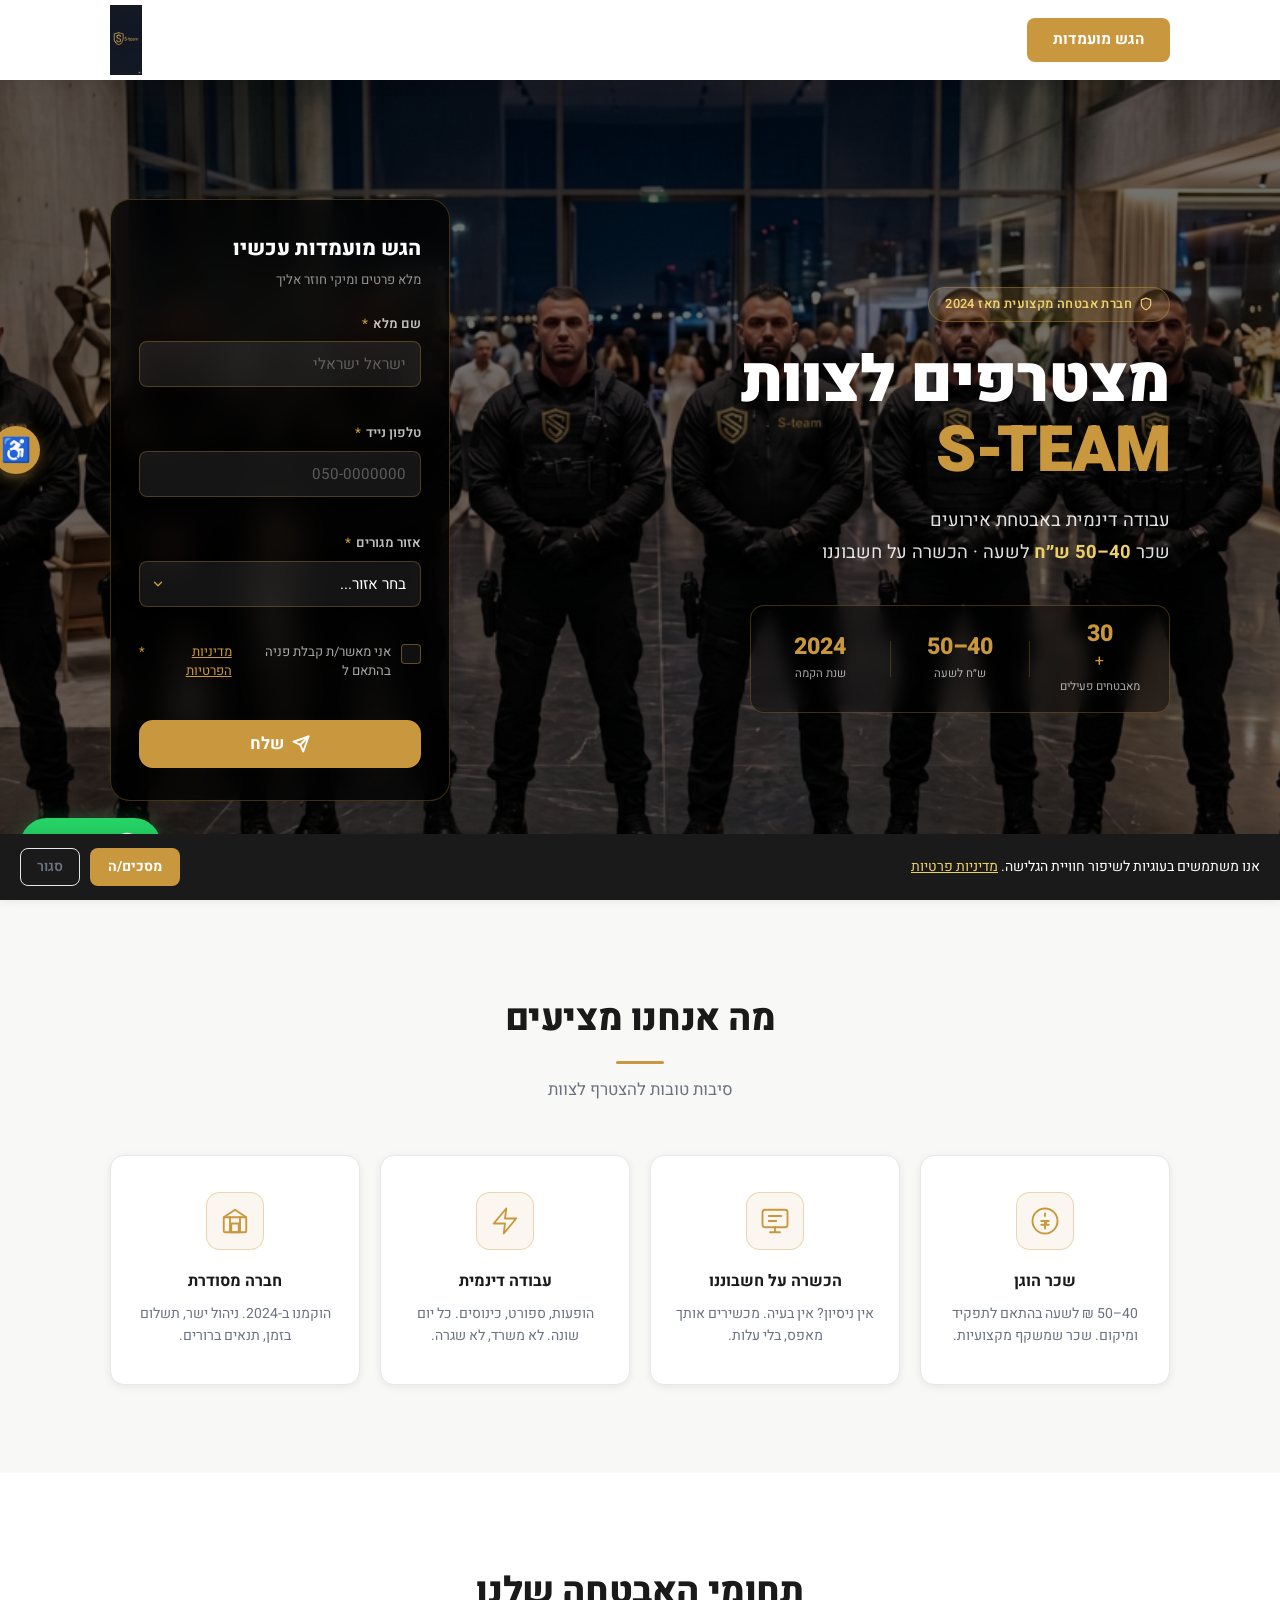
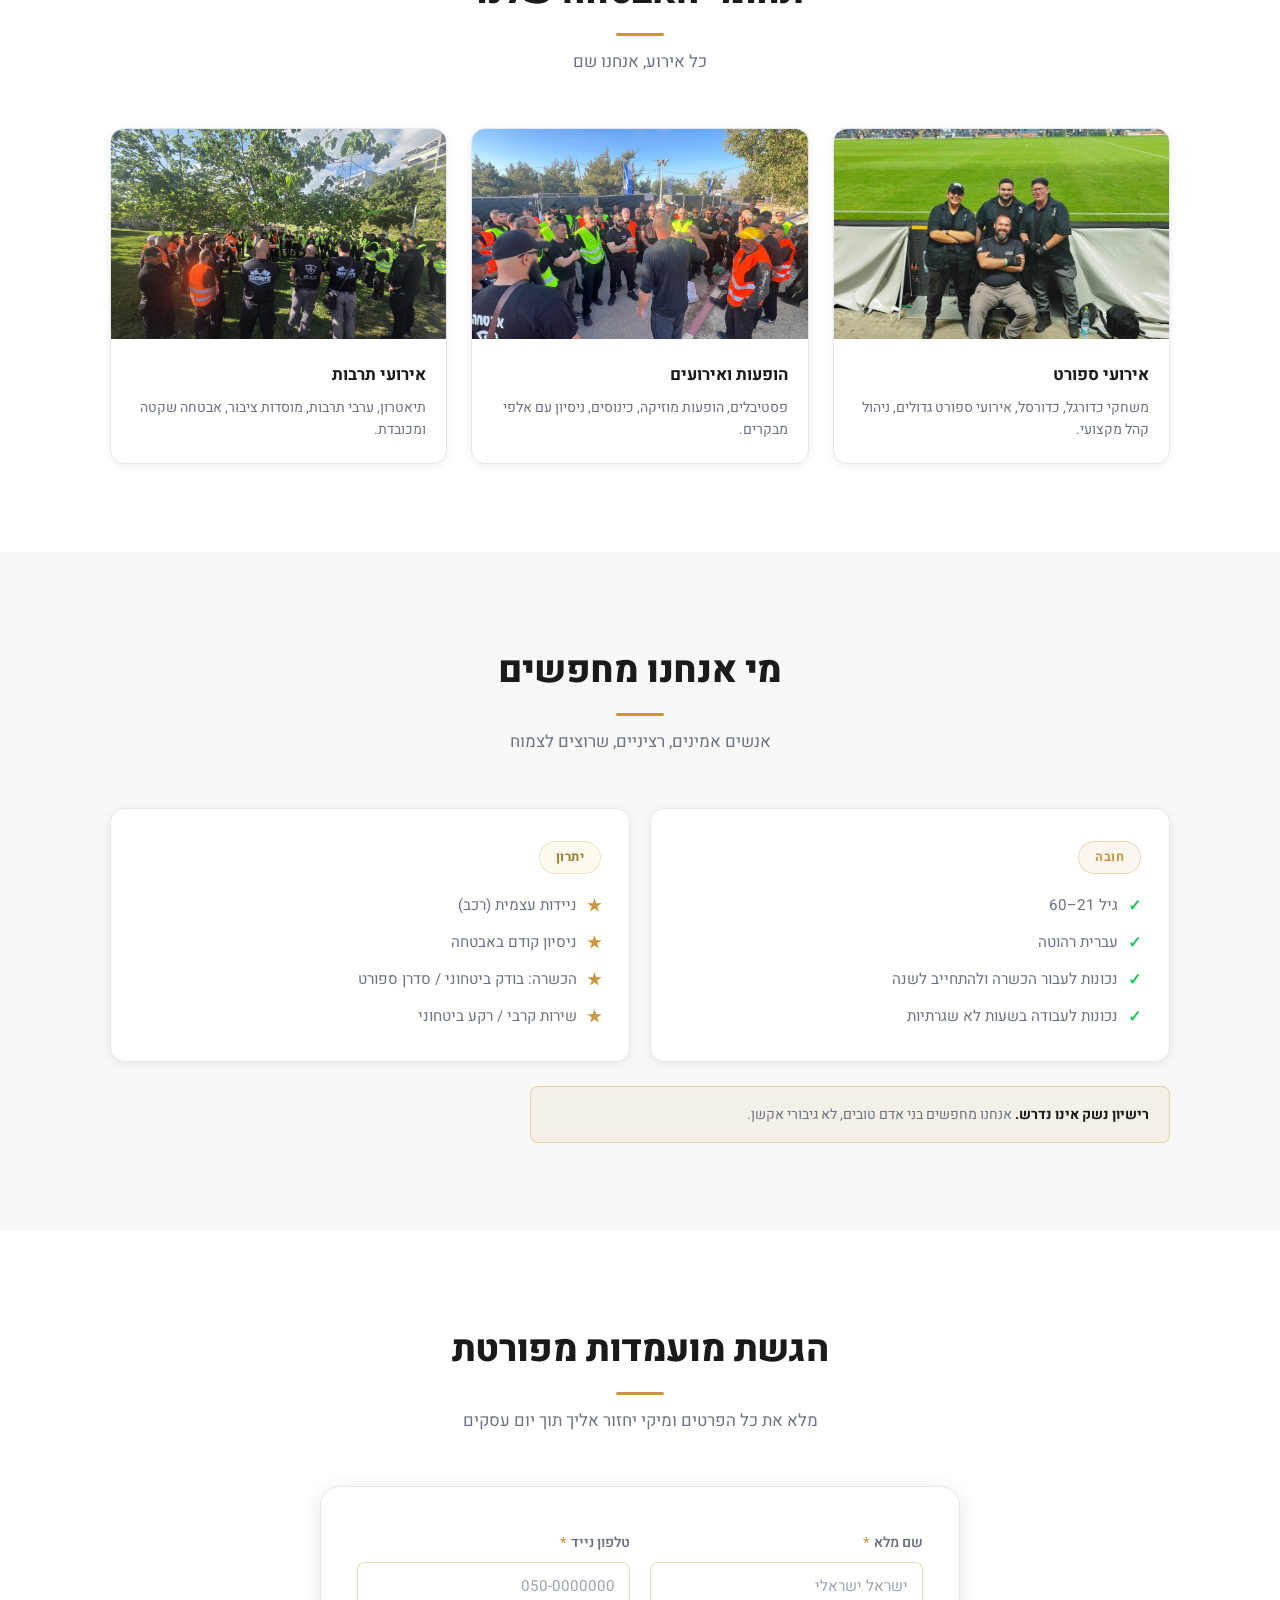
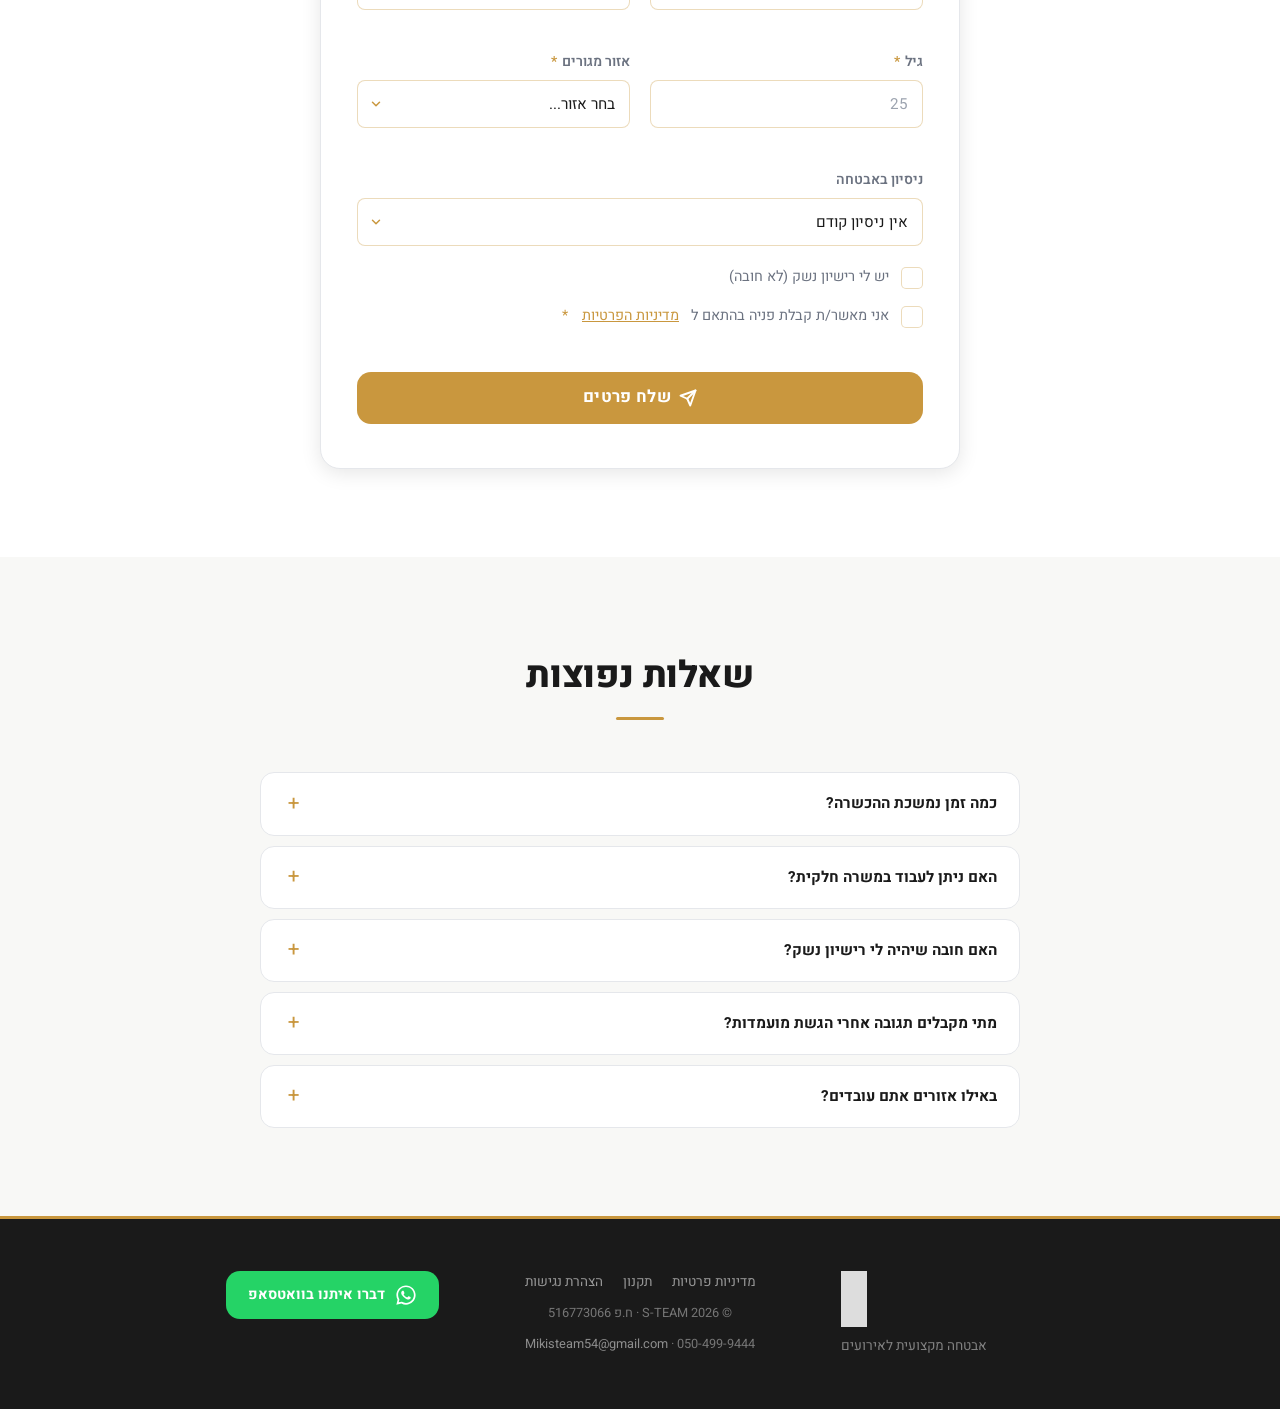
==== commit 3241c645: "Remove all em-dashes from all files, join sentences naturally with comma Co-Authored-By: Claude Sonn" ====
--- a/index.html
+++ b/index.html
@@ -36,7 +36,7 @@
 </header>
 
 <!-- =========================================
-     HERO — VIDEO + FLOATING FORM
+     HERO VIDEO + FLOATING FORM
      ========================================= -->
 <section class="hero" id="hero" aria-label="עמוד ראשי">
 
@@ -166,7 +166,7 @@
           <svg width="30" height="30" viewBox="0 0 24 24" fill="none" stroke="currentColor" stroke-width="1.5" stroke-linecap="round" stroke-linejoin="round"><rect x="2" y="3" width="20" height="14" rx="2"/><path d="M8 21h8M12 17v4M7 8h10M7 12h6"/></svg>
         </div>
         <h3 class="card-title">הכשרה על חשבוננו</h3>
-        <p class="card-text">אין ניסיון? אין בעיה. מכשירים אותך מאפס — בלי עלות.</p>
+        <p class="card-text">אין ניסיון? אין בעיה. מכשירים אותך מאפס, בלי עלות.</p>
       </div>
 
       <div class="benefit-card fade-in">
@@ -174,7 +174,7 @@
           <svg width="30" height="30" viewBox="0 0 24 24" fill="none" stroke="currentColor" stroke-width="1.5" stroke-linecap="round" stroke-linejoin="round"><polygon points="13 2 3 14 12 14 11 22 21 10 12 10 13 2"/></svg>
         </div>
         <h3 class="card-title">עבודה דינמית</h3>
-        <p class="card-text">הופעות, ספורט, כינוסים — כל יום שונה. לא משרד, לא שגרה.</p>
+        <p class="card-text">הופעות, ספורט, כינוסים. כל יום שונה. לא משרד, לא שגרה.</p>
       </div>
 
       <div class="benefit-card fade-in">
@@ -196,7 +196,7 @@
   <div class="container">
     <div class="section-header fade-in">
       <h2 id="domains-title" class="section-title">תחומי האבטחה שלנו</h2>
-      <p class="section-sub">כל אירוע — אנחנו שם</p>
+      <p class="section-sub">כל אירוע, אנחנו שם</p>
     </div>
     <div class="domains-grid">
 
@@ -210,7 +210,7 @@
         </div>
         <div class="domain-body">
           <h3 class="domain-title">אירועי ספורט</h3>
-          <p class="domain-text">משחקי כדורגל, כדורסל, אירועי ספורט גדולים — ניהול קהל מקצועי.</p>
+          <p class="domain-text">משחקי כדורגל, כדורסל, אירועי ספורט גדולים, ניהול קהל מקצועי.</p>
         </div>
       </div>
 
@@ -224,7 +224,7 @@
         </div>
         <div class="domain-body">
           <h3 class="domain-title">הופעות ואירועים</h3>
-          <p class="domain-text">פסטיבלים, הופעות מוזיקה, כינוסים — ניסיון עם אלפי מבקרים.</p>
+          <p class="domain-text">פסטיבלים, הופעות מוזיקה, כינוסים, ניסיון עם אלפי מבקרים.</p>
         </div>
       </div>
 
@@ -238,7 +238,7 @@
         </div>
         <div class="domain-body">
           <h3 class="domain-title">אירועי תרבות</h3>
-          <p class="domain-text">תיאטרון, ערבי תרבות, מוסדות ציבור — אבטחה שקטה ומכובדת.</p>
+          <p class="domain-text">תיאטרון, ערבי תרבות, מוסדות ציבור, אבטחה שקטה ומכובדת.</p>
         </div>
       </div>
 
@@ -279,7 +279,7 @@
 
     </div>
     <p class="req-note fade-in">
-      <strong>רישיון נשק אינו נדרש.</strong> אנחנו מחפשים בני אדם טובים — לא גיבורי אקשן.
+      <strong>רישיון נשק אינו נדרש.</strong> אנחנו מחפשים בני אדם טובים, לא גיבורי אקשן.
     </p>
   </div>
 </section>
@@ -394,7 +394,7 @@
           <span>האם ניתן לעבוד במשרה חלקית?</span>
           <span class="faq-arrow" aria-hidden="true"></span>
         </summary>
-        <div class="faq-a">כן. עבודה באבטחת אירועים היא לרוב לפי שיבוץ — ניתן לעבוד כמה ימים בשבוע. נדבר על הציפיות בשיחה הראשונה.</div>
+        <div class="faq-a">כן. עבודה באבטחת אירועים היא לרוב לפי שיבוץ, ניתן לעבוד כמה ימים בשבוע. נדבר על הציפיות בשיחה הראשונה.</div>
       </details>
 
       <details class="faq-item fade-in">
@@ -402,7 +402,7 @@
           <span>האם חובה שיהיה לי רישיון נשק?</span>
           <span class="faq-arrow" aria-hidden="true"></span>
         </summary>
-        <div class="faq-a">לא. רישיון נשק אינו נדרש לרוב התפקידים. אנחנו עוסקים באבטחת אירועים ציבוריים — לא באבטחה מזוינת.</div>
+        <div class="faq-a">לא. רישיון נשק אינו נדרש לרוב התפקידים. אנחנו עוסקים באבטחת אירועים ציבוריים, לא באבטחה מזוינת.</div>
       </details>
 
       <details class="faq-item fade-in">
@@ -418,7 +418,7 @@
           <span>באילו אזורים אתם עובדים?</span>
           <span class="faq-arrow" aria-hidden="true"></span>
         </summary>
-        <div class="faq-a">בעיקר צפון הארץ (מנהריה עד חיפה) ומרכז (חיפה עד ראשון לציון). לפעמים יש אירועים מחוץ לאזורים אלו — בתיאום מראש.</div>
+        <div class="faq-a">בעיקר צפון הארץ (מנהריה עד חיפה) ומרכז (חיפה עד ראשון לציון). לפעמים יש אירועים מחוץ לאזורים אלו, בתיאום מראש.</div>
       </details>
 
     </div>
--- a/css/style.css
+++ b/css/style.css
@@ -208,7 +208,7 @@
   object-fit: cover;
   z-index: 0;
 }
-/* fallback תמונה — מוצגת מאחורי הוידאו; נגלית אם הוידאו לא נטען */
+/* fallback תמונה,מוצגת מאחורי הוידאו; נגלית אם הוידאו לא נטען */
 .hero-video-fallback {
   position: absolute;
   inset: 0;
@@ -235,7 +235,7 @@
   width: 100%;
 }
 
-/* Hero text — ימין (RTL start) */
+/* Hero text,ימין (RTL start) */
 .hero-text { flex: 1; max-width: 560px; }
 
 .hero-badge {
@@ -286,7 +286,7 @@
 .stat-label{ display: block; font-size: .72rem; color: rgba(255,255,255,0.65); margin-top: 3px; }
 .stat-divider { width: 1px; height: 36px; background: rgba(201,151,62,0.25); flex-shrink: 0; }
 
-/* Hero floating form — שמאל (RTL end) */
+/* Hero floating form,שמאל (RTL end) */
 .hero-form-wrap {
   flex-shrink: 0;
   width: 340px;
@@ -515,7 +515,7 @@
 .domain-img { width: 100%; height: 100%; object-fit: cover; transition: transform .35s; display: block; }
 .domain-card:hover .domain-img { transform: scale(1.04); }
 
-/* Placeholder — מוצג תמיד מאחורי התמונה; נגלה כשהתמונה נכשלת */
+/* Placeholder,מוצג תמיד מאחורי התמונה; נגלה כשהתמונה נכשלת */
 .domain-img-placeholder {
   position: absolute;
   inset: 0;
@@ -531,9 +531,9 @@
   pointer-events: none;
   z-index: 0; /* מאחורי התמונה */
 }
-/* כשהתמונה עולה בהצלחה — מסתירים placeholder */
+/* כשהתמונה עולה בהצלחה,מסתירים placeholder */
 .domain-img-wrap:not(.img-error) .domain-img-placeholder { opacity: 0; }
-/* כשיש שגיאה — מציגים placeholder */
+/* כשיש שגיאה,מציגים placeholder */
 .domain-img-wrap.img-error .domain-img-placeholder { opacity: 1; z-index: 1; }
 
 .domain-body { padding: 22px 20px; }
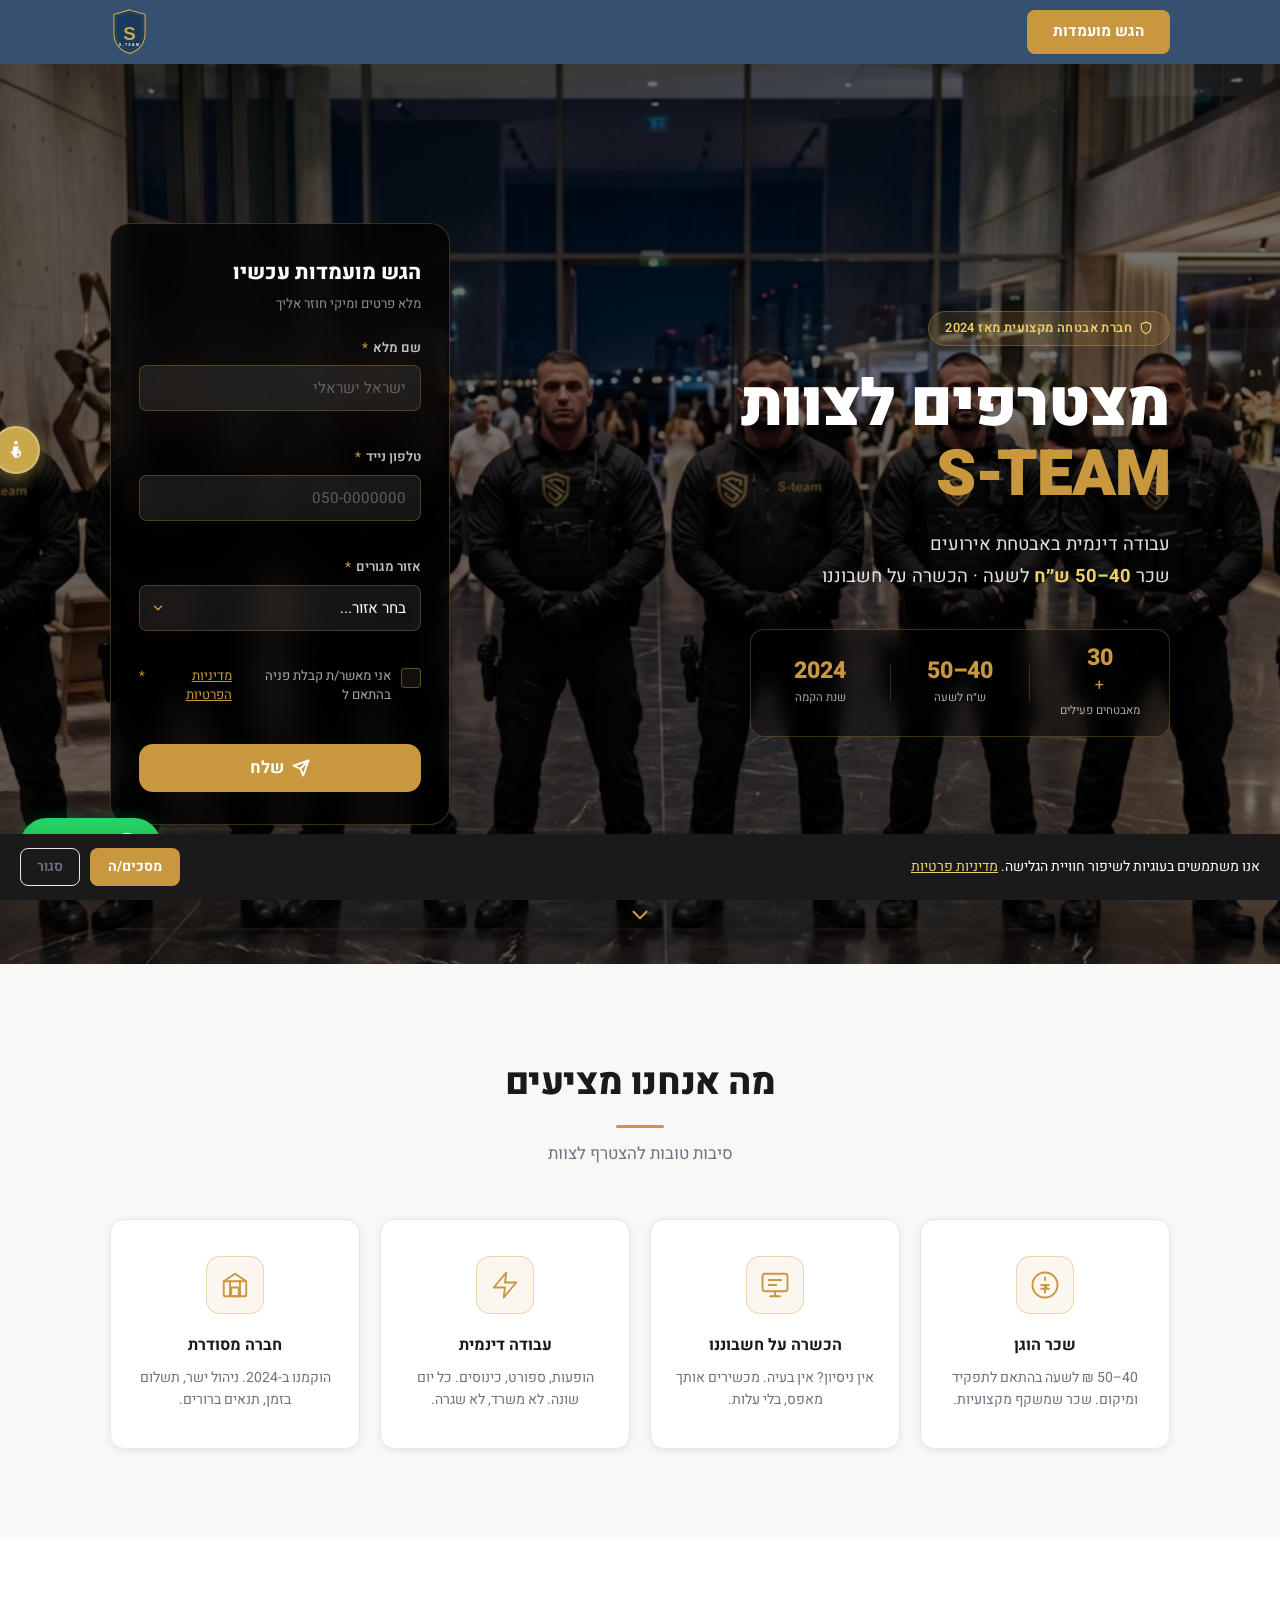
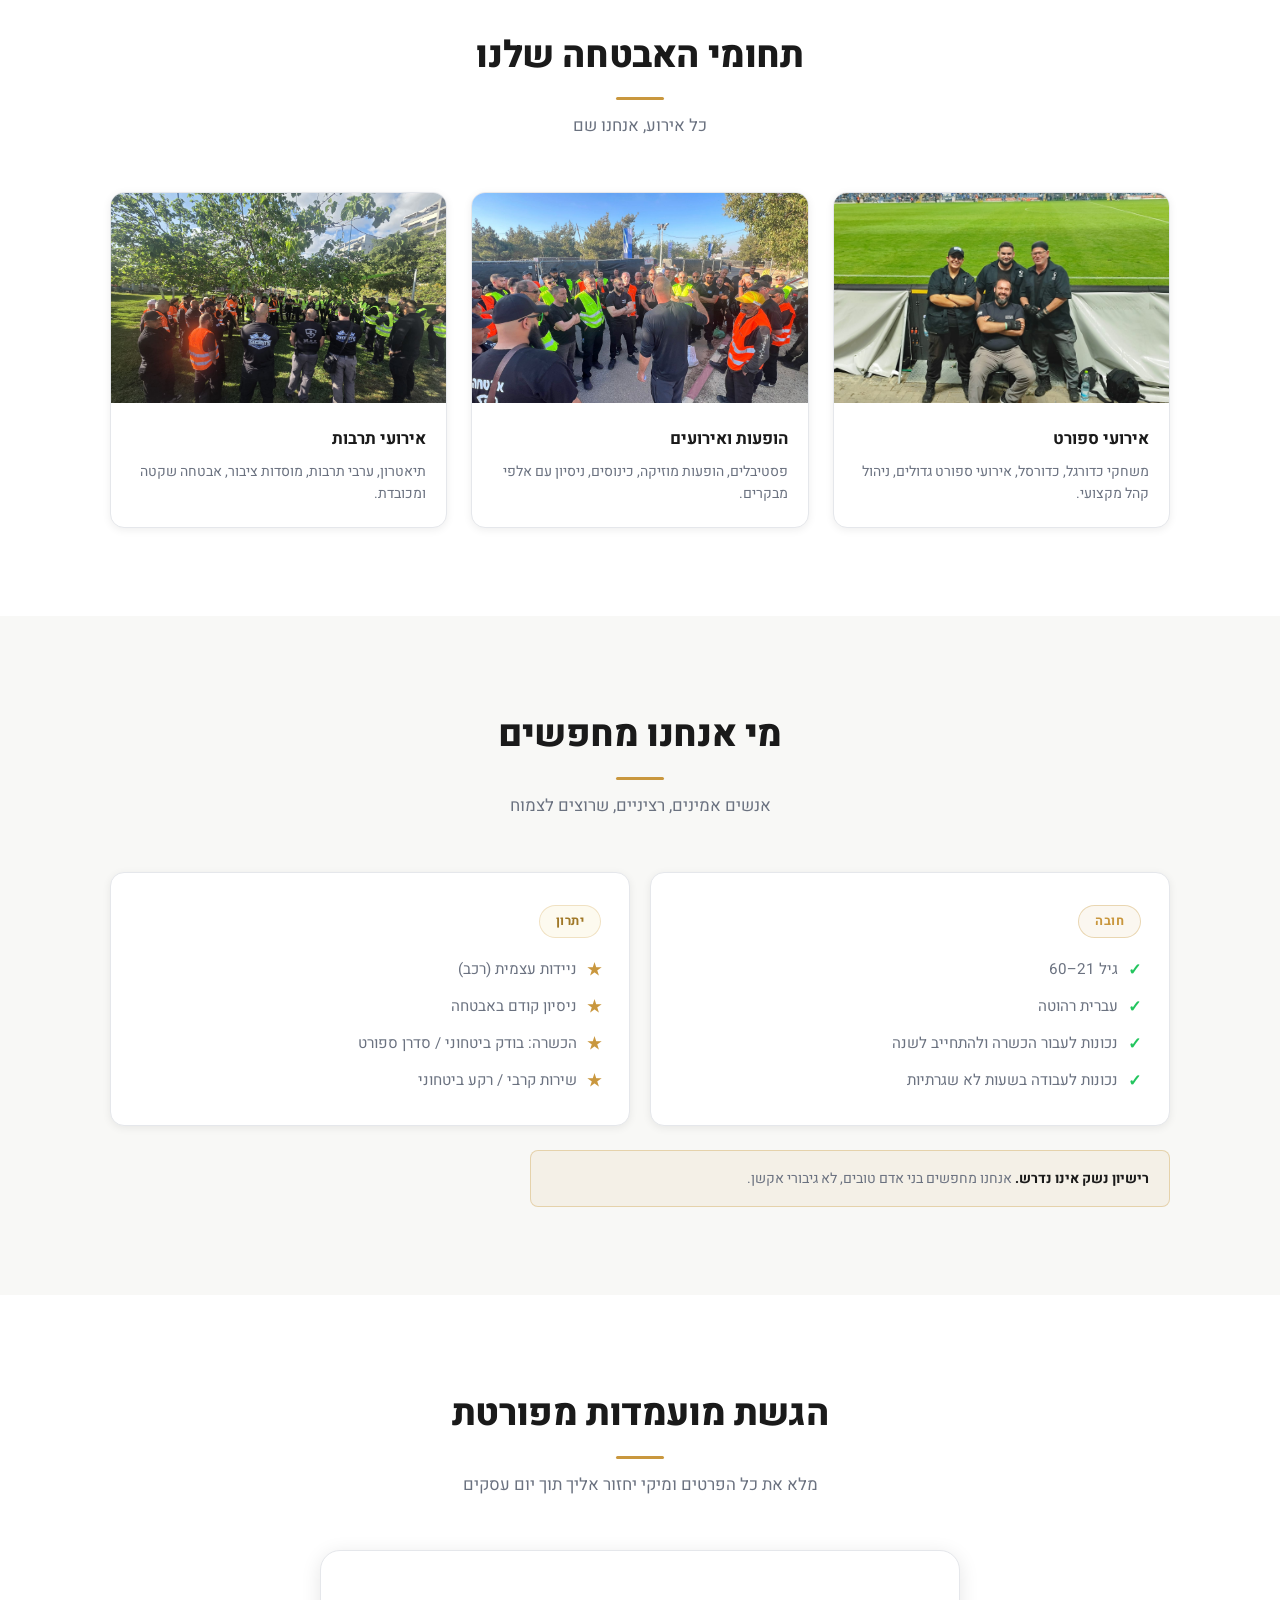
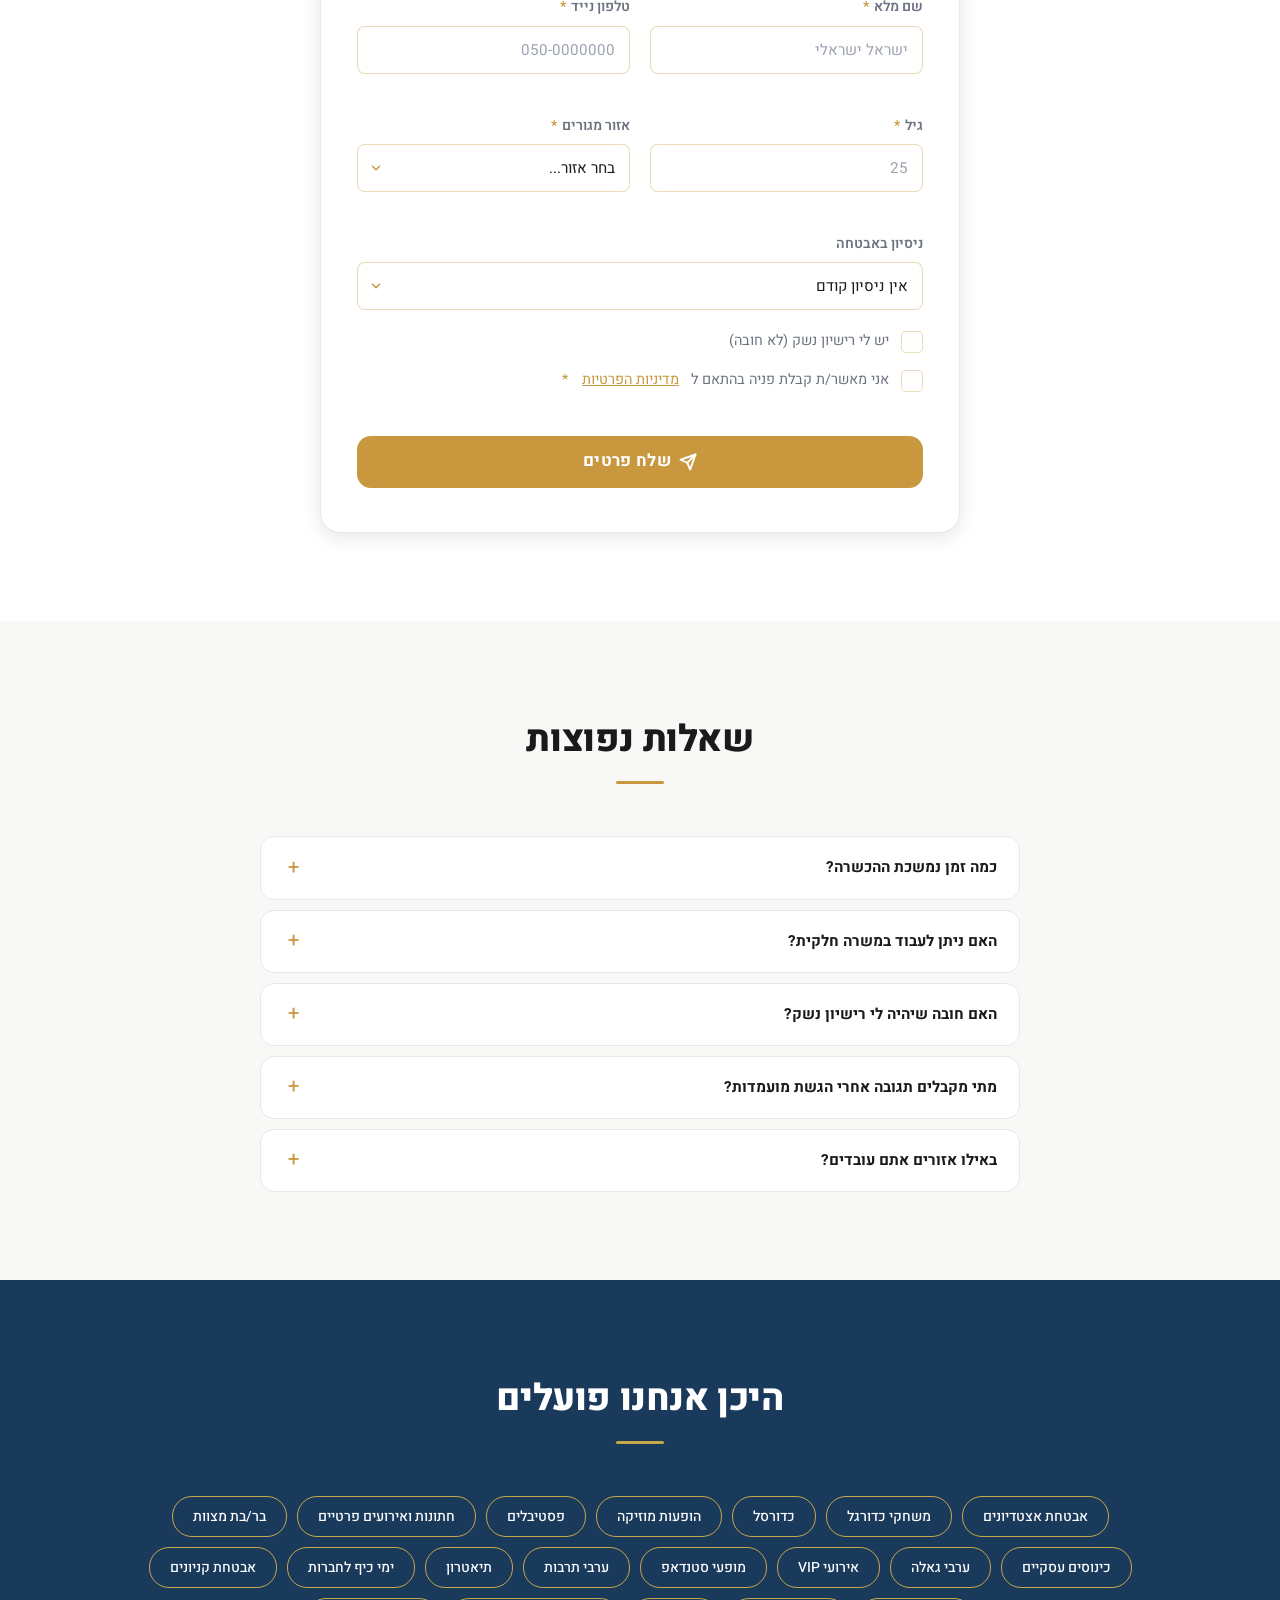
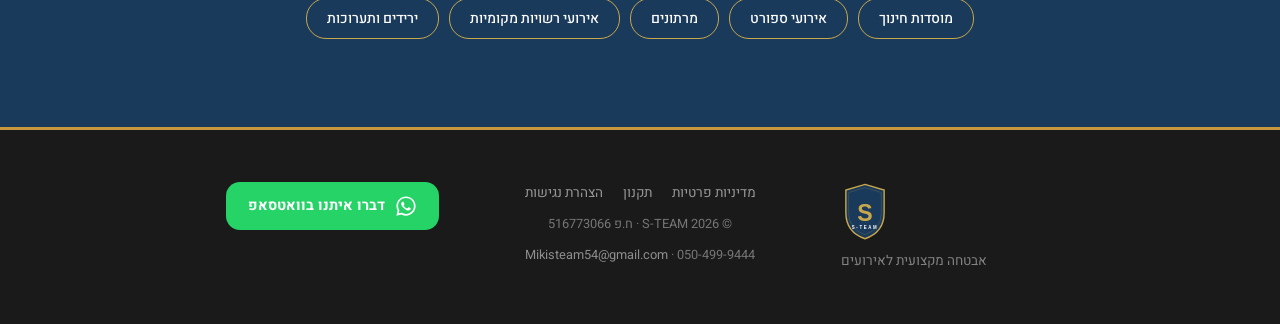
==== commit a9d32613: "Add SVG logo, sticky nav, trust strip section, fix a11y button color - Create assets/logo.svg: shiel" ====
--- a/index.html
+++ b/index.html
@@ -27,12 +27,12 @@
      HEADER
      ========================================= -->
 <header class="site-header" id="top">
-  <div class="header-inner container">
+  <nav class="site-nav container" aria-label="ניווט ראשי">
     <a href="#hero-form" class="btn btn--gold header-cta">הגש מועמדות</a>
     <a href="#top" class="header-logo" aria-label="S-TEAM - חזרה לראש הדף">
-      <img src="assets/logo.png" alt="לוגו S-TEAM" class="logo-img">
+      <img src="assets/logo.svg" alt="לוגו S-TEAM" class="logo-img">
     </a>
-  </div>
+  </nav>
 </header>
 
 <!-- =========================================
@@ -426,13 +426,46 @@
 </section>
 
 <!-- =========================================
+     TRUST STRIP
+     ========================================= -->
+<section class="trust-strip" id="trust" aria-labelledby="trust-title">
+  <div class="container">
+    <div class="section-header fade-in">
+      <h2 id="trust-title" class="section-title trust-title">היכן אנחנו פועלים</h2>
+    </div>
+    <div class="trust-tags fade-in" role="list">
+      <span class="trust-tag" role="listitem">אבטחת אצטדיונים</span>
+      <span class="trust-tag" role="listitem">משחקי כדורגל</span>
+      <span class="trust-tag" role="listitem">כדורסל</span>
+      <span class="trust-tag" role="listitem">הופעות מוזיקה</span>
+      <span class="trust-tag" role="listitem">פסטיבלים</span>
+      <span class="trust-tag" role="listitem">חתונות ואירועים פרטיים</span>
+      <span class="trust-tag" role="listitem">בר/בת מצוות</span>
+      <span class="trust-tag" role="listitem">כינוסים עסקיים</span>
+      <span class="trust-tag" role="listitem">ערבי גאלה</span>
+      <span class="trust-tag" role="listitem">אירועי VIP</span>
+      <span class="trust-tag" role="listitem">מופעי סטנדאפ</span>
+      <span class="trust-tag" role="listitem">ערבי תרבות</span>
+      <span class="trust-tag" role="listitem">תיאטרון</span>
+      <span class="trust-tag" role="listitem">ימי כיף לחברות</span>
+      <span class="trust-tag" role="listitem">אבטחת קניונים</span>
+      <span class="trust-tag" role="listitem">מוסדות חינוך</span>
+      <span class="trust-tag" role="listitem">אירועי ספורט</span>
+      <span class="trust-tag" role="listitem">מרתונים</span>
+      <span class="trust-tag" role="listitem">אירועי רשויות מקומיות</span>
+      <span class="trust-tag" role="listitem">ירידים ותערוכות</span>
+    </div>
+  </div>
+</section>
+
+<!-- =========================================
      FOOTER
      ========================================= -->
 <footer class="site-footer" role="contentinfo">
   <div class="container footer-inner">
 
     <div class="footer-brand">
-      <img src="assets/logo.png" alt="לוגו S-TEAM" class="footer-logo-img">
+      <img src="assets/logo.svg" alt="לוגו S-TEAM" class="footer-logo-img">
       <p class="footer-tagline">אבטחה מקצועית לאירועים</p>
     </div>
 
@@ -476,7 +509,13 @@
   <button class="a11y-toggle" id="a11y-toggle-btn"
           aria-label="פתח אפשרויות נגישות"
           aria-expanded="false"
-          aria-controls="a11y-panel">♿</button>
+          aria-controls="a11y-panel">
+    <svg xmlns="http://www.w3.org/2000/svg" viewBox="0 0 24 24" width="22" height="22" fill="white" aria-hidden="true">
+      <circle cx="12" cy="4" r="2"/>
+      <path d="M9 8h6l-1.2 5.5H16a1 1 0 010 2h-2.5l-1 4a1 1 0 01-1 .8 1 1 0 01-1-.8l-1-4H7a1 1 0 010-2h1.2L9 8z"/>
+      <path d="M9 14.5A4.5 4.5 0 0012 20a4.5 4.5 0 003-8" fill="none" stroke="white" stroke-width="1.5" stroke-linecap="round"/>
+    </svg>
+  </button>
   <div class="a11y-panel" id="a11y-panel"
        role="region"
        aria-label="אפשרויות נגישות"
--- a/css/style.css
+++ b/css/style.css
@@ -29,10 +29,13 @@
   --shadow-md:    0 4px 20px rgba(0,0,0,0.10);
   --shadow-gold:  0 4px 24px rgba(201,151,62,0.28);
 
+  --navy:         #1A3A5C;
+  --brand-gold:   #C8A84B;
+
   --max-w:        1100px;
   --px:           20px;
   --section-py:   88px;
-  --header-h:     80px;
+  --header-h:     64px;
 }
 
 /* ---------- Reset ---------- */
@@ -162,19 +165,22 @@
 .cookie-actions { display: flex; gap: 10px; flex-shrink: 0; }
 .cookie-banner.hidden { display: none; }
 
-/* ---------- Header ---------- */
+/* ---------- Header / Nav ---------- */
 .site-header {
-  position: fixed;
+  position: sticky;
   top: 0;
-  inset-inline: 0;
-  z-index: 1000;
+  z-index: 100;
   height: var(--header-h);
-  background: #FFFFFF;
-  box-shadow: 0 2px 16px rgba(0,0,0,0.08);
-  transition: box-shadow .3s;
-}
-.site-header.scrolled { box-shadow: 0 2px 24px rgba(0,0,0,0.13); }
-.header-inner {
+  background: rgba(26, 58, 92, 0.88);
+  backdrop-filter: blur(10px);
+  -webkit-backdrop-filter: blur(10px);
+  transition: box-shadow .3s, background .3s;
+}
+.site-header.scrolled {
+  background: rgba(26, 58, 92, 0.97);
+  box-shadow: 0 2px 24px rgba(0,0,0,0.25);
+}
+.site-nav {
   display: flex;
   align-items: center;
   justify-content: space-between;
@@ -182,9 +188,9 @@
 }
 .header-logo { display: flex; align-items: center; text-decoration: none; }
 .logo-img {
-  height: 70px;
+  height: 48px;
   width: auto;
-  max-width: 220px;
+  max-width: 160px;
   object-fit: contain;
 }
 .header-cta { font-size: .95rem; }
@@ -196,7 +202,6 @@
   display: flex;
   align-items: center;
   overflow: hidden;
-  padding-top: var(--header-h);
 }
 
 /* וידאו */
@@ -834,12 +839,10 @@
 @media (min-width: 768px) { .footer-brand { align-items: flex-end; } }
 
 .footer-logo-img {
-  height: 56px;
+  height: 60px;
   width: auto;
   max-width: 180px;
   object-fit: contain;
-  filter: brightness(0) invert(1);
-  opacity: .85;
 }
 .footer-tagline { font-size: .85rem; color: rgba(255,255,255,0.45); }
 
@@ -929,13 +932,13 @@
   width: 48px;
   height: 48px;
   border-radius: 50%;
-  background: var(--gold);
-  color: #fff;
-  border: none;
-  font-size: 1.5rem;
+  background: #C8A84B;
+  color: #fff;
+  border: 2px solid rgba(255,255,255,0.25);
+  font-size: 1rem;
   line-height: 1;
   cursor: pointer;
-  box-shadow: 0 4px 16px rgba(201,151,62,0.45);
+  box-shadow: 0 4px 16px rgba(200,168,75,0.5);
   display: flex;
   align-items: center;
   justify-content: center;
@@ -943,7 +946,7 @@
   flex-shrink: 0;
   margin-left: -8px;
 }
-.a11y-toggle:hover { transform: scale(1.1); box-shadow: 0 6px 22px rgba(201,151,62,0.55); }
+.a11y-toggle:hover { transform: scale(1.1); box-shadow: 0 6px 22px rgba(200,168,75,0.65); }
 
 .a11y-panel {
   background: var(--bg);
@@ -1012,11 +1015,46 @@
 }
 body.no-animations .fade-in { opacity: 1 !important; transform: none !important; }
 
+/* ---------- Trust Strip ---------- */
+.trust-strip {
+  background: var(--navy);
+  padding-block: var(--section-py);
+}
+.trust-title {
+  color: #fff;
+}
+.trust-title::after {
+  background: var(--brand-gold);
+}
+.trust-tags {
+  display: flex;
+  flex-wrap: wrap;
+  gap: 10px;
+  justify-content: center;
+}
+.trust-tag {
+  display: inline-block;
+  background: transparent;
+  border: 1px solid var(--brand-gold);
+  color: #fff;
+  border-radius: 20px;
+  padding: 8px 20px;
+  font-size: .875rem;
+  font-weight: 500;
+  font-family: var(--font);
+  transition: background .2s, color .2s;
+  cursor: default;
+}
+.trust-tag:hover {
+  background: rgba(200, 168, 75, 0.18);
+  color: var(--brand-gold);
+}
+
 /* ---------- Mobile ---------- */
 @media (max-width: 768px) {
-  :root { --header-h: 68px; --section-py: 64px; }
-
-  .logo-img { height: 60px; }
+  :root { --header-h: 64px; --section-py: 64px; }
+
+  .logo-img { height: 40px; }
 
   .hero-inner {
     flex-direction: column;
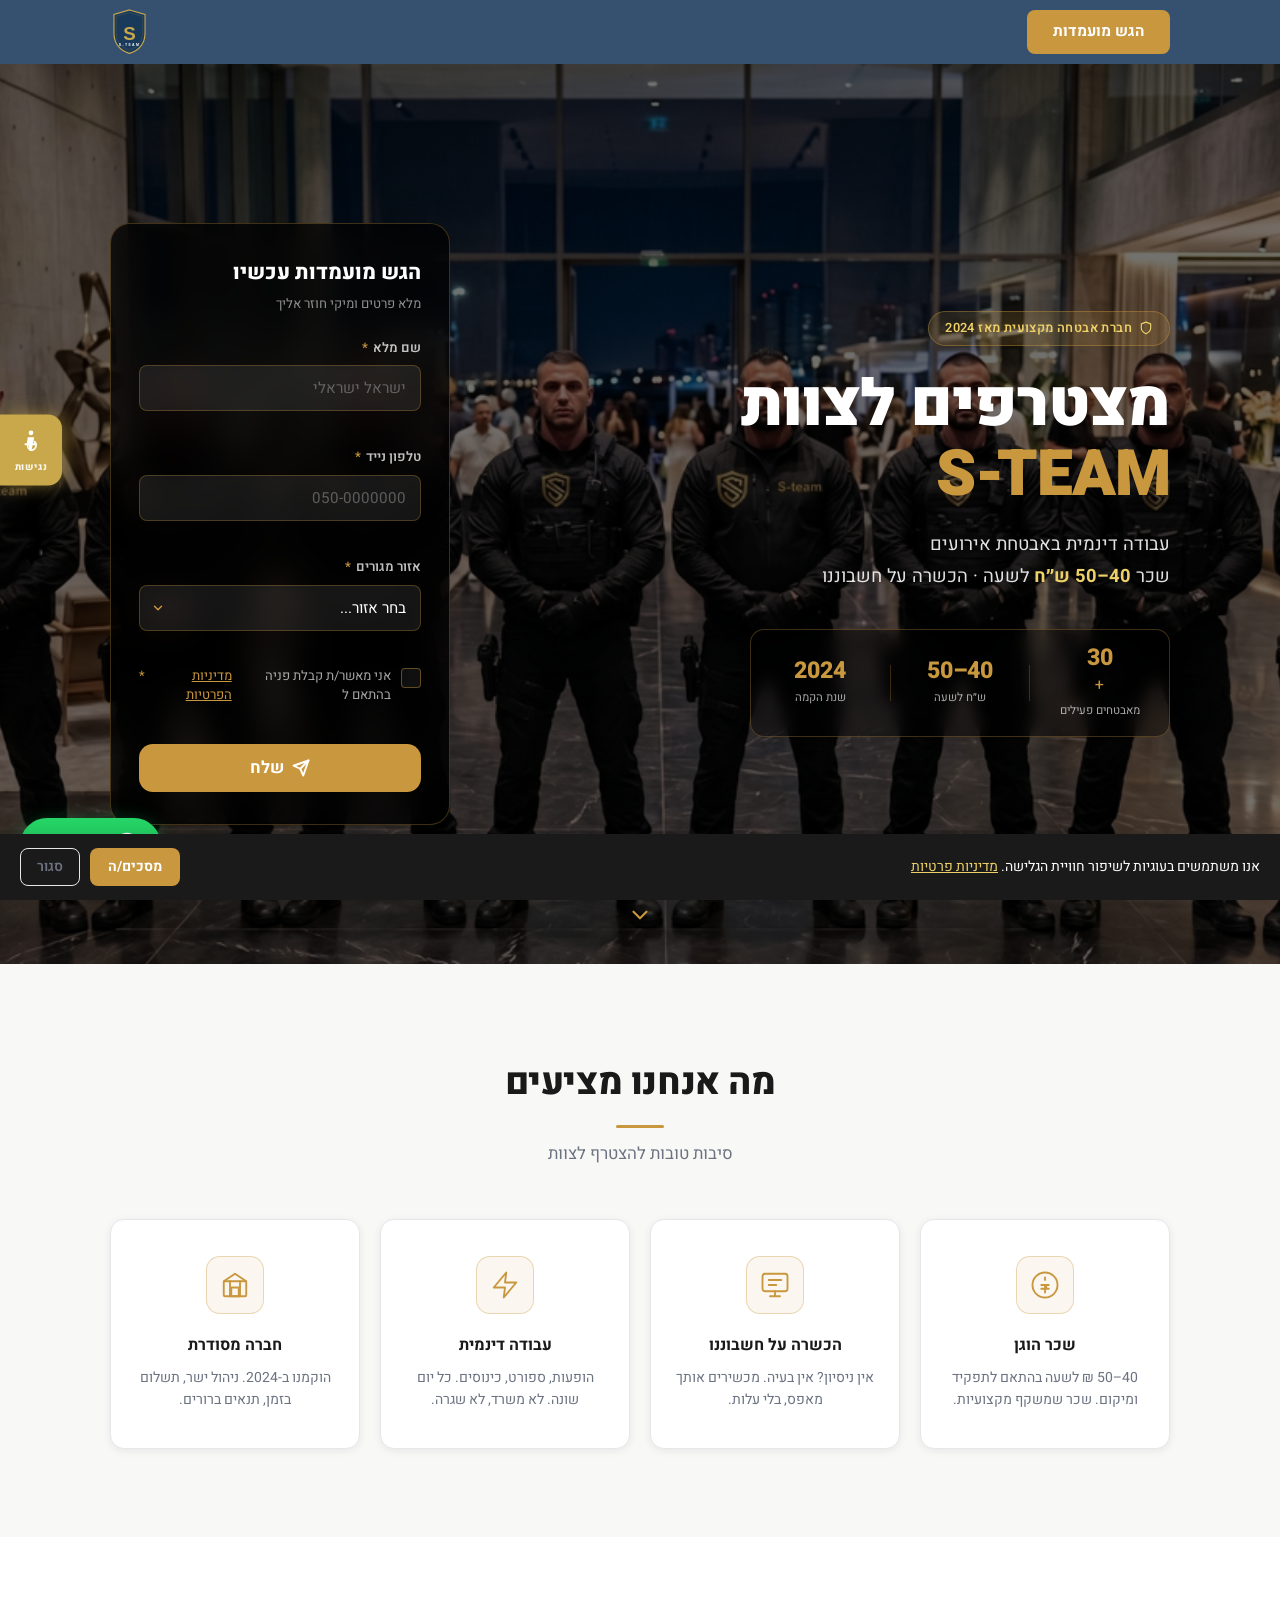
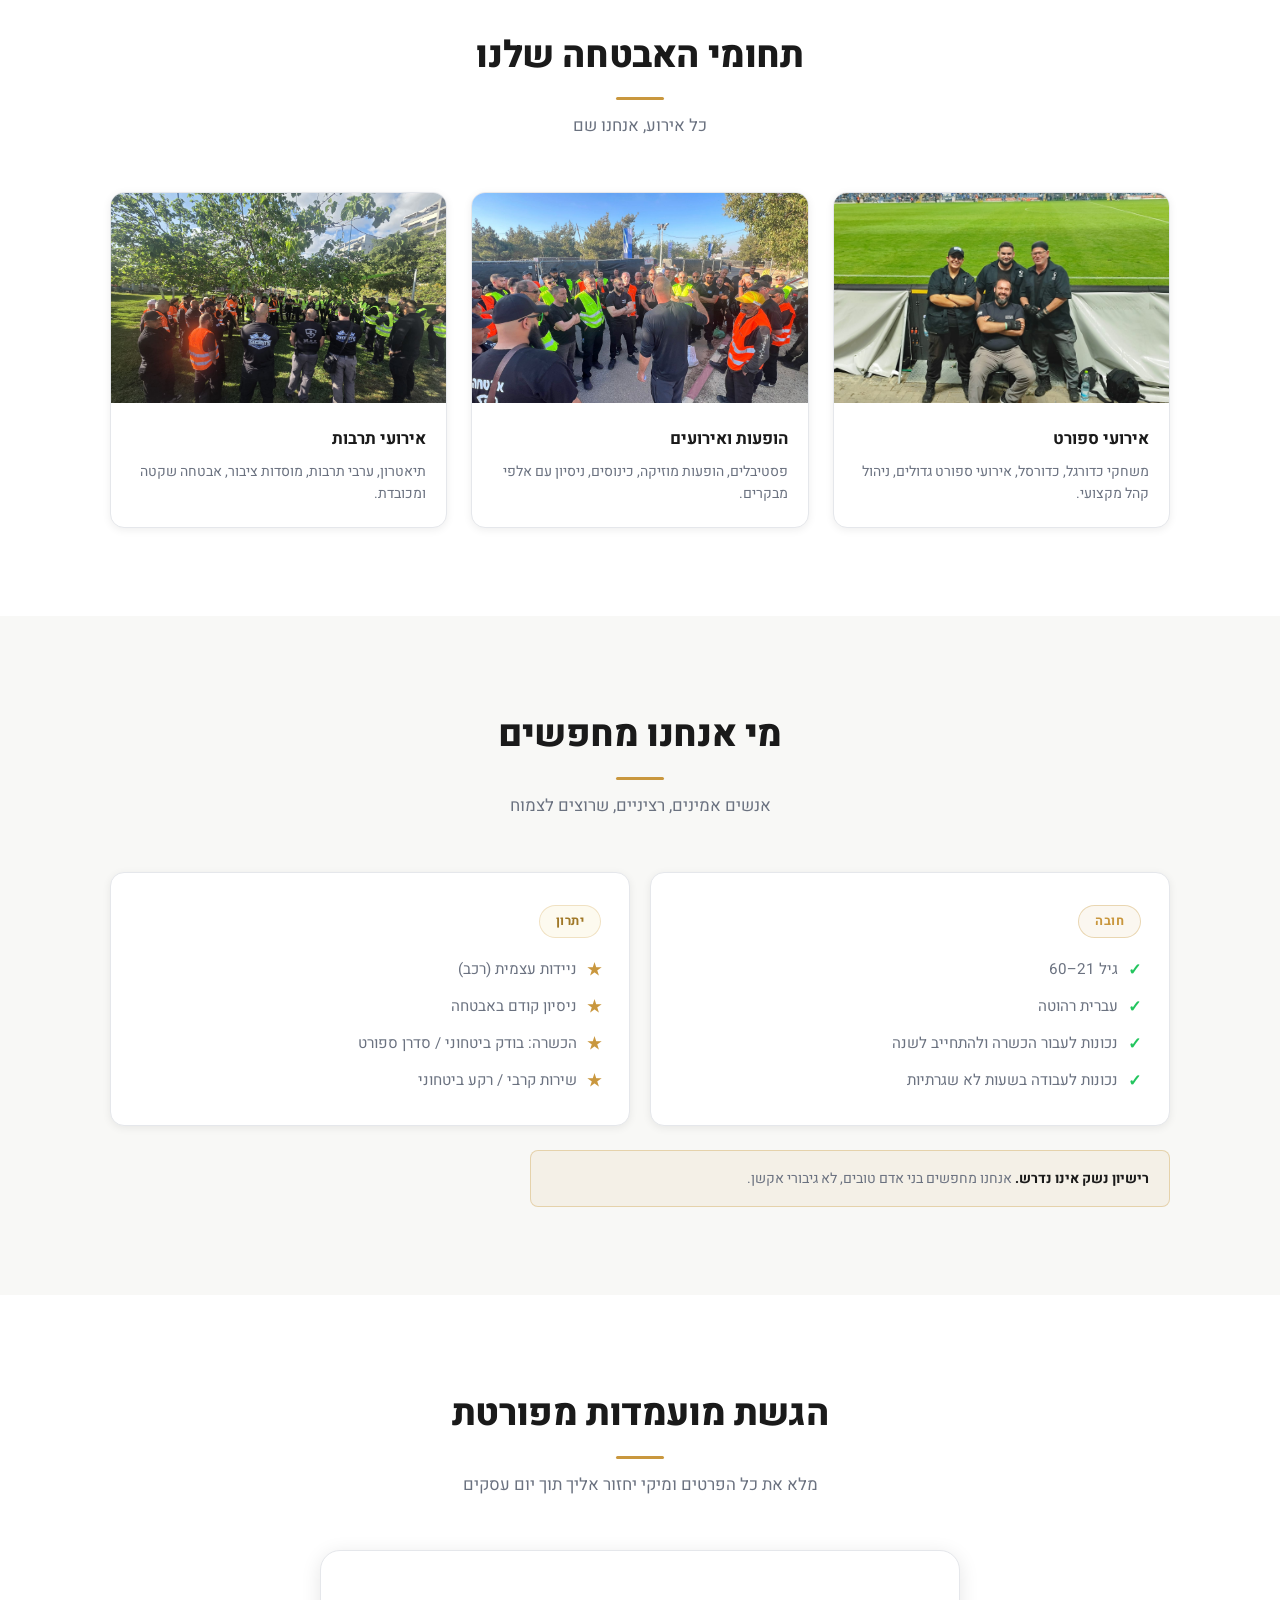
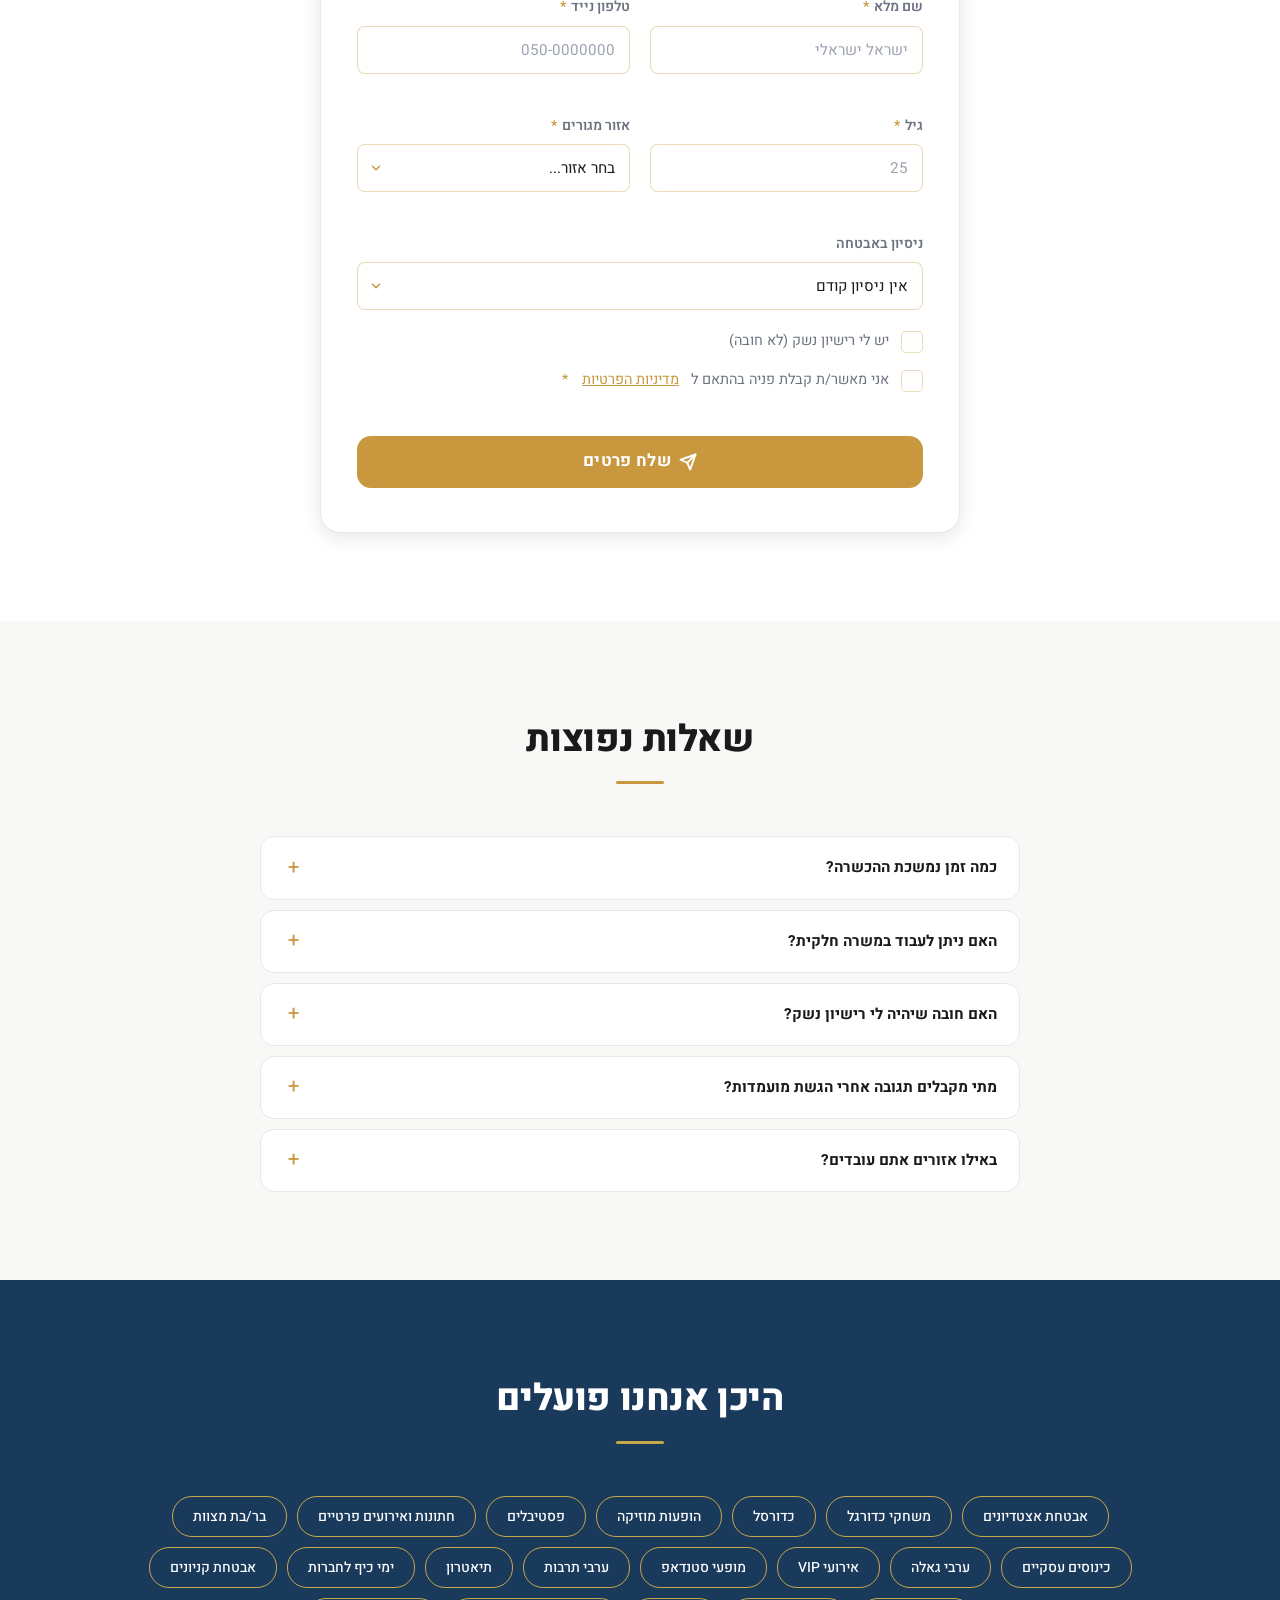
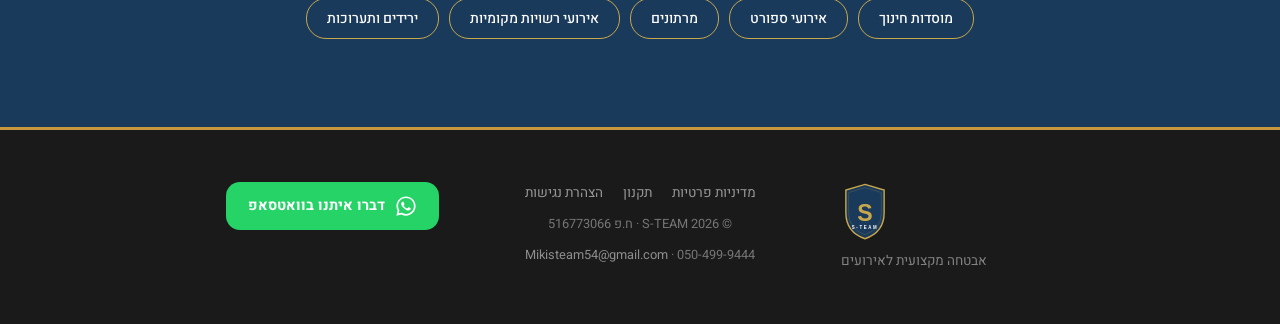
==== commit e201cc42: "Accessibility widget: bigger button, working functions, ת"י 5568 compliance - Toggle button enlarged" ====
--- a/index.html
+++ b/index.html
@@ -507,36 +507,42 @@
 
 <div class="a11y-widget" id="a11y-widget" dir="ltr">
   <button class="a11y-toggle" id="a11y-toggle-btn"
-          aria-label="פתח אפשרויות נגישות"
+          aria-label="הגדרות נגישות"
           aria-expanded="false"
-          aria-controls="a11y-panel">
-    <svg xmlns="http://www.w3.org/2000/svg" viewBox="0 0 24 24" width="22" height="22" fill="white" aria-hidden="true">
-      <circle cx="12" cy="4" r="2"/>
+          aria-controls="a11y-panel"
+          aria-haspopup="true">
+    <svg xmlns="http://www.w3.org/2000/svg" viewBox="0 0 24 24" width="26" height="26" fill="white" aria-hidden="true" focusable="false">
+      <circle cx="12" cy="4" r="2.2"/>
       <path d="M9 8h6l-1.2 5.5H16a1 1 0 010 2h-2.5l-1 4a1 1 0 01-1 .8 1 1 0 01-1-.8l-1-4H7a1 1 0 010-2h1.2L9 8z"/>
       <path d="M9 14.5A4.5 4.5 0 0012 20a4.5 4.5 0 003-8" fill="none" stroke="white" stroke-width="1.5" stroke-linecap="round"/>
     </svg>
+    <span class="a11y-toggle-text" aria-hidden="true">נגישות</span>
   </button>
   <div class="a11y-panel" id="a11y-panel"
        role="region"
-       aria-label="אפשרויות נגישות"
+       aria-labelledby="a11y-panel-heading"
        hidden
        dir="rtl">
-    <p class="a11y-panel-title">נגישות</p>
-    <button class="a11y-option" id="a11y-text-btn" aria-label="הגדלת גודל טקסט">
+    <h2 class="a11y-panel-title" id="a11y-panel-heading">נגישות</h2>
+    <button class="a11y-option" id="a11y-text-btn" aria-label="גודל טקסט: רגיל — לחץ לשינוי" aria-pressed="false">
       <span class="a11y-option-icon" aria-hidden="true">A+</span>
-      <span class="a11y-option-label">גודל טקסט</span>
+      <span class="a11y-option-label">גודל טקסט: רגיל</span>
     </button>
-    <button class="a11y-option" id="a11y-contrast-btn" aria-label="ניגודיות גבוהה">
+    <button class="a11y-option" id="a11y-contrast-btn" aria-label="ניגודיות גבוהה" aria-pressed="false">
       <span class="a11y-option-icon" aria-hidden="true">◑</span>
       <span class="a11y-option-label">ניגודיות גבוהה</span>
     </button>
-    <button class="a11y-option" id="a11y-anim-btn" aria-label="ביטול אנימציות">
+    <button class="a11y-option" id="a11y-anim-btn" aria-label="ביטול אנימציות" aria-pressed="false">
       <span class="a11y-option-icon" aria-hidden="true">⏸</span>
       <span class="a11y-option-label">ביטול אנימציות</span>
     </button>
-    <div class="a11y-option a11y-sr-info">
-      <span class="a11y-option-icon" aria-hidden="true">👁</span>
-      <span class="a11y-option-label">תואם קוראי מסך</span>
+    <button class="a11y-option" id="a11y-reset-btn" aria-label="איפוס הגדרות נגישות">
+      <span class="a11y-option-icon" aria-hidden="true">↺</span>
+      <span class="a11y-option-label">איפוס הגדרות</span>
+    </button>
+    <div class="a11y-option a11y-sr-info" role="note">
+      <span class="a11y-option-icon" aria-hidden="true">♿</span>
+      <span class="a11y-option-label">תואם NVDA, JAWS, VoiceOver</span>
     </div>
   </div>
 </div>
--- a/css/style.css
+++ b/css/style.css
@@ -925,86 +925,146 @@
   z-index: 8000;
   display: flex;
   align-items: center;
-  gap: 0;
-}
-
+}
+
+/* Tab shape stuck to left edge */
 .a11y-toggle {
-  width: 48px;
-  height: 48px;
-  border-radius: 50%;
+  display: flex;
+  flex-direction: column;
+  align-items: center;
+  justify-content: center;
+  gap: 5px;
+  padding: 14px 14px 12px;
+  min-width: 62px;
   background: #C8A84B;
   color: #fff;
-  border: 2px solid rgba(255,255,255,0.25);
-  font-size: 1rem;
-  line-height: 1;
+  border: none;
+  border-radius: 0 14px 14px 0;
   cursor: pointer;
-  box-shadow: 0 4px 16px rgba(200,168,75,0.5);
-  display: flex;
-  align-items: center;
-  justify-content: center;
-  transition: transform .2s, box-shadow .2s;
+  box-shadow: 3px 0 18px rgba(200,168,75,0.55);
+  transition: min-width .2s ease, box-shadow .2s;
   flex-shrink: 0;
-  margin-left: -8px;
-}
-.a11y-toggle:hover { transform: scale(1.1); box-shadow: 0 6px 22px rgba(200,168,75,0.65); }
+}
+.a11y-toggle:hover,
+.a11y-toggle[aria-expanded="true"] {
+  min-width: 70px;
+  box-shadow: 4px 0 24px rgba(200,168,75,0.7);
+}
+.a11y-toggle:focus-visible {
+  outline: 3px solid #fff;
+  outline-offset: -4px;
+  border-radius: 0 14px 14px 0;
+}
+.a11y-toggle-text {
+  font-size: .6rem;
+  font-weight: 800;
+  letter-spacing: .8px;
+  font-family: var(--font);
+  color: rgba(255,255,255,0.92);
+  white-space: nowrap;
+}
 
 .a11y-panel {
   background: var(--bg);
   border: 1px solid var(--border);
   border-radius: var(--radius-md);
-  box-shadow: var(--shadow-md);
-  padding: 14px;
-  min-width: 190px;
-  margin-left: 10px;
+  box-shadow: 0 8px 32px rgba(0,0,0,0.18);
+  padding: 16px;
+  min-width: 220px;
+  margin-left: 12px;
 }
 .a11y-panel[hidden] { display: none; }
 
 .a11y-panel-title {
-  font-size: .78rem;
+  font-size: .82rem;
   font-weight: 700;
-  color: var(--text-muted);
-  margin-bottom: 10px;
-  padding-bottom: 8px;
-  border-bottom: 1px solid var(--border);
+  color: var(--text);
+  margin: 0 0 12px;
+  padding-bottom: 10px;
+  border-bottom: 2px solid #C8A84B;
   text-align: right;
+  letter-spacing: .2px;
 }
 
 .a11y-option {
   display: flex;
   align-items: center;
-  gap: 9px;
+  gap: 10px;
   width: 100%;
-  padding: 9px 11px;
+  padding: 11px 13px;
   border: 1px solid var(--border);
   border-radius: var(--radius-sm);
   background: var(--bg);
   cursor: pointer;
   font-family: var(--font);
-  font-size: .85rem;
+  font-size: .875rem;
   color: var(--text);
-  margin-bottom: 7px;
+  margin-bottom: 8px;
   text-align: right;
   transition: background .15s, border-color .15s;
+  min-height: 44px;
 }
 .a11y-option:last-child { margin-bottom: 0; }
-.a11y-option:hover { background: var(--bg-alt); border-color: var(--gold-border); }
-.a11y-option.active { background: var(--gold-bg); border-color: var(--gold); color: var(--gold); font-weight: 700; }
-.a11y-option-icon { font-size: 1rem; flex-shrink: 0; }
+.a11y-option:hover { background: var(--bg-alt); border-color: #C8A84B; }
+.a11y-option.active {
+  background: rgba(200,168,75,0.12);
+  border-color: #C8A84B;
+  color: #7a5f1a;
+  font-weight: 700;
+}
+.a11y-option:focus-visible { outline: 2px solid #C8A84B; outline-offset: 2px; }
+.a11y-option-icon { font-size: 1.1rem; flex-shrink: 0; }
 .a11y-option-label { font-weight: 600; flex: 1; }
-.a11y-sr-info { cursor: default; }
-.a11y-sr-info:hover { background: var(--bg); border-color: var(--border); }
-
-/* High contrast mode */
+.a11y-sr-info { cursor: default; color: var(--text-muted); font-size: .82rem; }
+.a11y-sr-info:hover { background: var(--bg); border-color: var(--border); color: var(--text-muted); }
+
+/* High contrast mode — comprehensive */
 body.high-contrast {
-  --bg: #000;
-  --bg-alt: #111;
-  --text: #fff;
-  --text-muted: #ccc;
-  --text-dim: #aaa;
-  --border: #555;
-}
-body.high-contrast .site-header { background: #000 !important; }
-body.high-contrast .hero-form { background: rgba(0,0,0,0.95); }
+  --bg:         #000000;
+  --bg-alt:     #111111;
+  --text:       #FFFFFF;
+  --text-muted: #DDDDDD;
+  --text-dim:   #BBBBBB;
+  --border:     #666666;
+  --gold-bg:    rgba(255,220,80,0.15);
+  --gold-border: rgba(255,220,80,0.7);
+}
+body.high-contrast .site-header { background: rgba(0,0,0,0.98) !important; }
+body.high-contrast .hero-overlay { background: rgba(0,0,0,0.80) !important; }
+body.high-contrast .hero-form   { background: rgba(0,0,0,0.97) !important; }
+body.high-contrast .hero-stats  { background: rgba(0,0,0,0.88) !important; border-color: rgba(255,220,80,0.5) !important; }
+body.high-contrast .hero-badge  { background: rgba(255,220,80,0.2) !important; border-color: rgba(255,220,80,0.7) !important; }
+body.high-contrast .hf-input    { background: rgba(255,255,255,0.1) !important; border-color: #888 !important; color: #fff !important; }
+body.high-contrast .benefit-card,
+body.high-contrast .domain-card,
+body.high-contrast .req-block,
+body.high-contrast .faq-item    { background: #111 !important; border-color: #666 !important; }
+body.high-contrast .card-icon   { background: #222 !important; border-color: #666 !important; }
+body.high-contrast .full-form   { background: #111 !important; border-color: #666 !important; }
+body.high-contrast .form-input  { background: #111 !important; border-color: #666 !important; color: #fff !important; }
+body.high-contrast .faq-q       { color: #fff !important; }
+body.high-contrast .faq-q:hover { background: #1a1a1a !important; }
+body.high-contrast .faq-a       { color: #ddd !important; border-color: #555 !important; }
+body.high-contrast .trust-strip { background: #000 !important; }
+body.high-contrast .site-footer { border-top-color: #FFD700 !important; }
+body.high-contrast .cookie-banner { background: #000 !important; border-top: 1px solid #555; }
+body.high-contrast a                { color: #FFD700 !important; }
+body.high-contrast .gold-text       { color: #FFD700 !important; }
+body.high-contrast .btn--gold       { background: #FFD700 !important; color: #000 !important; box-shadow: none !important; }
+body.high-contrast .btn--ghost-sm   { border-color: #888 !important; color: #ddd !important; }
+body.high-contrast .req-icon--check { color: #7CFC00 !important; }
+body.high-contrast .req-icon--star  { color: #FFD700 !important; }
+body.high-contrast .section-title   { color: #fff !important; }
+body.high-contrast .trust-title     { color: #FFD700 !important; }
+body.high-contrast .trust-tag       { border-color: #FFD700 !important; color: #fff !important; }
+body.high-contrast .a11y-toggle     { background: #FFD700 !important; }
+body.high-contrast .a11y-toggle svg { fill: #000 !important; stroke: #000 !important; }
+body.high-contrast .a11y-toggle-text { color: #000 !important; }
+body.high-contrast .a11y-panel      { background: #111 !important; border-color: #666 !important; }
+body.high-contrast .a11y-option     { background: #1a1a1a !important; border-color: #555 !important; color: #fff !important; }
+body.high-contrast .a11y-option.active { background: rgba(255,220,80,0.15) !important; border-color: #FFD700 !important; color: #FFD700 !important; }
+body.high-contrast .legal-wrap h1,
+body.high-contrast .legal-wrap h2   { color: #fff !important; border-color: rgba(255,220,80,0.5) !important; }
 
 /* No animations mode */
 body.no-animations *,
@@ -1088,3 +1148,62 @@
 }
 body.text-lg { font-size: 1.1rem; }
 body.text-xl { font-size: 1.22rem; }
+
+/* ---------- Legal Pages ---------- */
+.legal-wrap {
+  max-width: 760px;
+  margin-inline: auto;
+  padding-block: 56px 88px;
+  padding-inline: var(--px);
+  font-family: 'Assistant', var(--font);
+}
+.legal-back {
+  display: inline-flex;
+  align-items: center;
+  gap: 6px;
+  margin-bottom: 36px;
+  color: var(--gold);
+  font-weight: 600;
+  font-size: .9rem;
+  text-decoration: none;
+  transition: color .2s;
+}
+.legal-back:hover { color: var(--gold-light); }
+.legal-wrap h1 {
+  font-size: clamp(1.55rem, 4vw, 2.1rem);
+  font-weight: 800;
+  color: var(--text);
+  margin-bottom: 8px;
+  font-family: 'Heebo', var(--font);
+}
+.legal-meta {
+  color: var(--text-muted);
+  font-size: .875rem;
+  margin-bottom: 36px;
+  padding-bottom: 20px;
+  border-bottom: 2px solid var(--border);
+}
+.legal-wrap h2 {
+  font-size: 1.05rem;
+  font-weight: 700;
+  color: var(--text);
+  margin-top: 36px;
+  margin-bottom: 10px;
+  padding-bottom: 6px;
+  border-bottom: 1px solid var(--gold-border);
+  font-family: 'Heebo', var(--font);
+}
+.legal-wrap p,
+.legal-wrap li {
+  line-height: 1.85;
+  margin-bottom: 10px;
+  font-size: .95rem;
+  color: var(--text-muted);
+}
+.legal-wrap strong { color: var(--text); }
+.legal-wrap ul {
+  padding-right: 22px;
+  margin-bottom: 14px;
+}
+.legal-wrap a { color: var(--gold); text-decoration: underline; }
+.legal-wrap a:hover { color: var(--gold-light); }
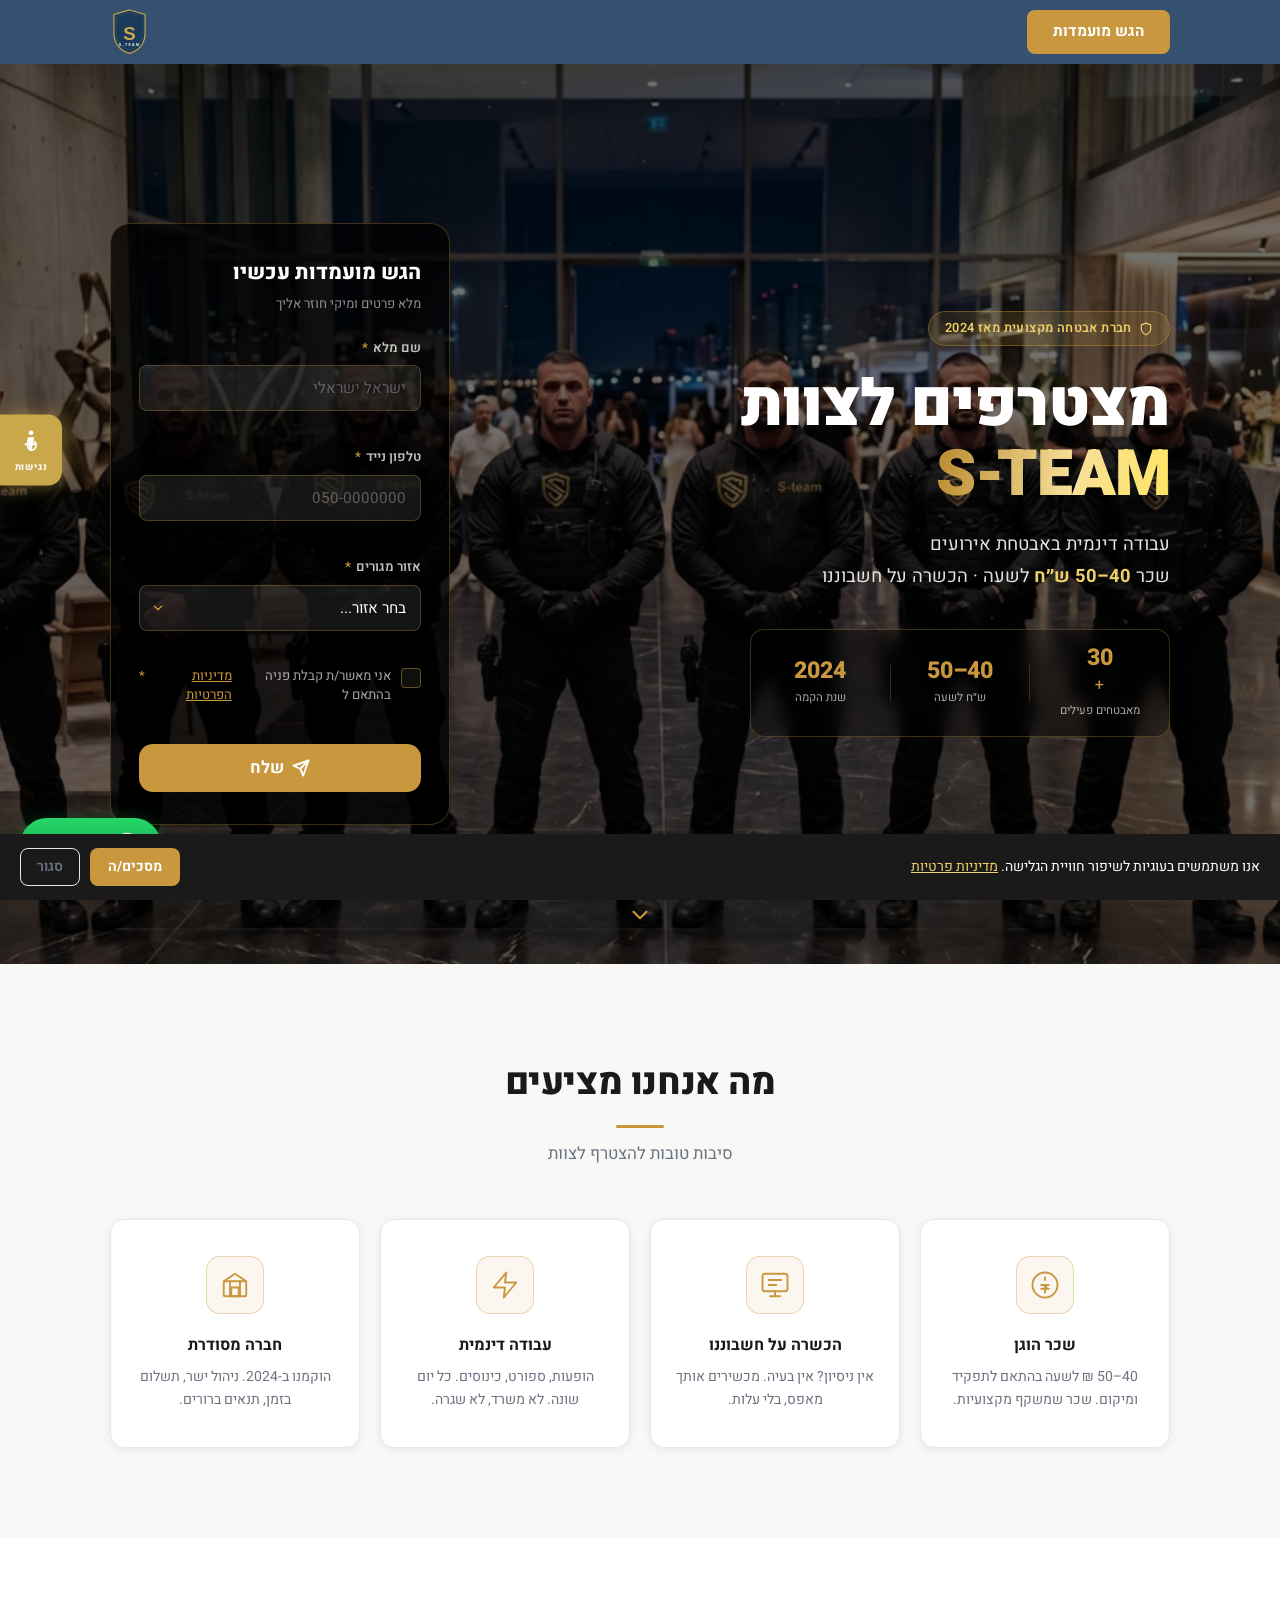
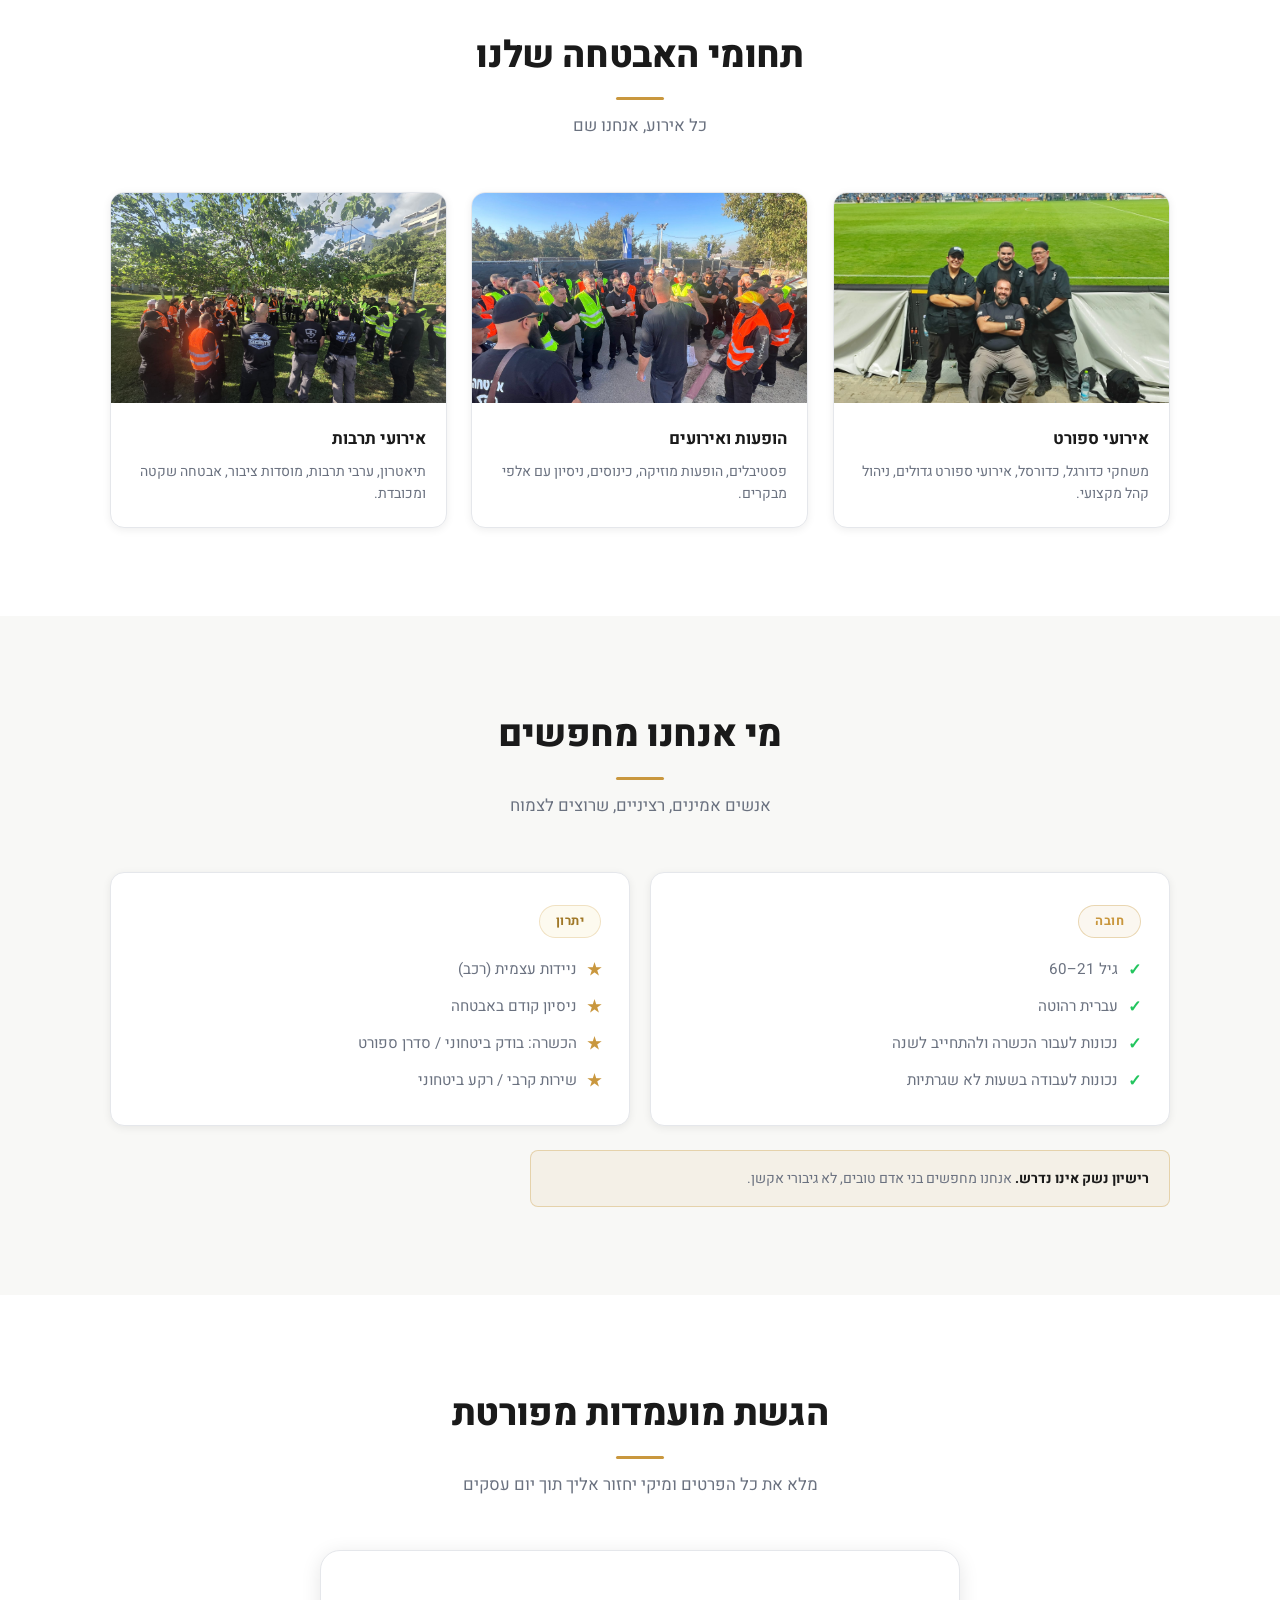
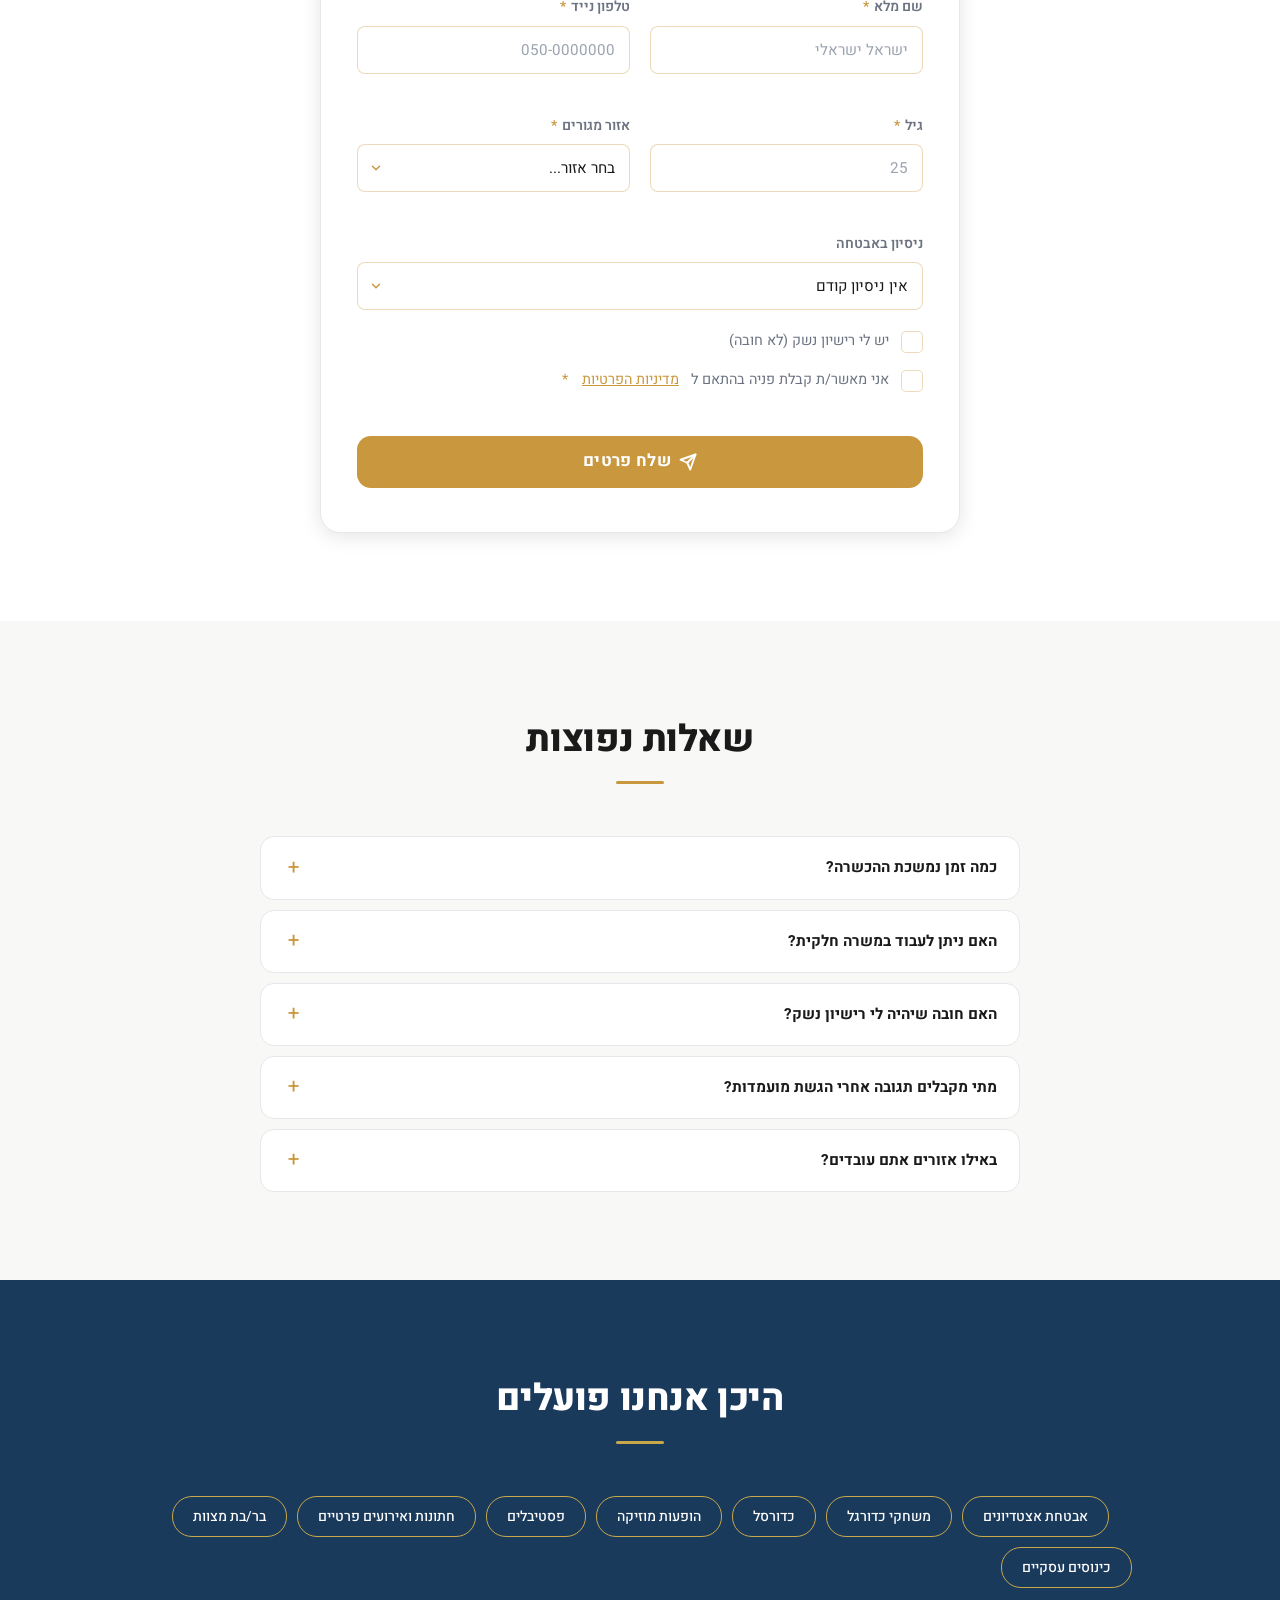
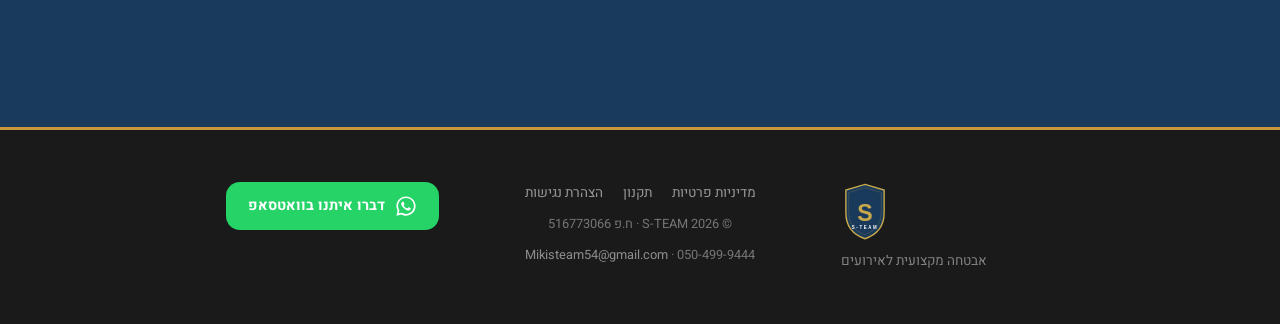
==== commit 93d0f847: "Add polished visual effects: particles, shimmer, tilt, ripple, scroll bar - Gold scroll progress bar" ====
--- a/index.html
+++ b/index.html
@@ -550,5 +550,6 @@
 <script src="js/main.js"></script>
 <script src="js/form.js"></script>
 <script src="js/accessibility.js"></script>
+<script src="js/effects.js"></script>
 </body>
 </html>
--- a/css/style.css
+++ b/css/style.css
@@ -1207,3 +1207,137 @@
 }
 .legal-wrap a { color: var(--gold); text-decoration: underline; }
 .legal-wrap a:hover { color: var(--gold-light); }
+
+/* ══════════════════════════════════════════════════════════
+   VISUAL EFFECTS  (effects.js companion styles)
+══════════════════════════════════════════════════════════ */
+
+/* ── Scroll progress bar ── */
+.scroll-progress {
+  position: fixed;
+  top: 0; left: 0;
+  height: 3px;
+  background: linear-gradient(90deg, #C8A84B 0%, #f7e099 50%, #C8A84B 100%);
+  background-size: 200% 100%;
+  animation: progress-shimmer 2s linear infinite;
+  z-index: 10000;
+  width: 0%;
+  pointer-events: none;
+  border-radius: 0 2px 2px 0;
+}
+@keyframes progress-shimmer {
+  0%   { background-position: 200% 0; }
+  100% { background-position: -200% 0; }
+}
+
+/* ── Hero canvas (particles) ── */
+.hero-canvas {
+  position: absolute;
+  inset: 0;
+  pointer-events: none;
+  z-index: 1;
+}
+
+/* ── Gold shimmer on hero S-TEAM title ── */
+@keyframes gold-shimmer {
+  0%   { background-position: 200% center; }
+  100% { background-position: -200% center; }
+}
+.hero-title .gold-text {
+  background: linear-gradient(100deg, #b8892e 0%, #f7e099 30%, #ffe566 50%, #f7e099 70%, #b8892e 100%);
+  background-size: 200% auto;
+  -webkit-background-clip: text;
+  background-clip: text;
+  -webkit-text-fill-color: transparent;
+  animation: gold-shimmer 2.8s linear infinite;
+}
+
+/* ── Hero badge entrance ── */
+@keyframes badge-pop {
+  0%   { opacity: 0; transform: translateY(-16px) scale(.9); }
+  70%  { transform: translateY(3px) scale(1.03); }
+  100% { opacity: 1; transform: translateY(0) scale(1); }
+}
+.hero-badge {
+  animation: badge-pop .7s .05s cubic-bezier(.22,.68,0,1.2) both;
+}
+
+/* ── Hero title words slide ── */
+@keyframes word-rise {
+  from { opacity: 0; transform: translateY(32px); filter: blur(4px); }
+  to   { opacity: 1; transform: translateY(0);    filter: blur(0);   }
+}
+.hero-title {
+  animation: word-rise .7s .2s ease-out both;
+}
+.hero-sub {
+  animation: word-rise .7s .36s ease-out both;
+}
+.hero-stats {
+  animation: word-rise .6s .52s ease-out both;
+}
+.hero-form-wrap {
+  animation: word-rise .7s .12s ease-out both;
+}
+
+/* ── Hero form glow on load ── */
+@keyframes form-glow-pulse {
+  0%   { box-shadow: 0 0 0 0 rgba(200,168,75,.0); }
+  40%  { box-shadow: 0 0 40px 8px rgba(200,168,75,.28); }
+  100% { box-shadow: 0 0 0 0 rgba(200,168,75,.0); }
+}
+.hero-form-wrap.hero-form-glow .hero-form {
+  animation: form-glow-pulse 1.4s ease-out forwards;
+}
+
+/* ── Button ripple ── */
+.btn { position: relative; overflow: hidden; }
+.btn-ripple {
+  position: absolute;
+  border-radius: 50%;
+  background: rgba(255,255,255,.22);
+  transform: scale(0);
+  animation: ripple-out .65s ease-out forwards;
+  pointer-events: none;
+}
+@keyframes ripple-out {
+  to { transform: scale(1); opacity: 0; }
+}
+
+/* ── Section title underline animate ── */
+.title-anim::after {
+  width: 0;
+  transition: width .7s .15s cubic-bezier(.22,.68,0,1.1);
+}
+.title-anim--in::after {
+  width: 48px;
+}
+
+/* ── Card will-change for tilt ── */
+.benefit-card, .domain-card { will-change: transform; }
+
+/* ── No-animations & reduced-motion overrides ── */
+body.no-animations .scroll-progress { animation: none !important; }
+body.no-animations .hero-badge,
+body.no-animations .hero-title,
+body.no-animations .hero-sub,
+body.no-animations .hero-stats,
+body.no-animations .hero-form-wrap { animation: none !important; opacity: 1; transform: none; filter: none; }
+body.no-animations .hero-title .gold-text { animation: none !important; }
+body.no-animations .btn-ripple { display: none !important; }
+body.no-animations .title-anim::after { transition: none !important; }
+
+body.high-contrast .hero-title .gold-text {
+  background: none;
+  -webkit-text-fill-color: #FFD700;
+  animation: none;
+}
+body.high-contrast .scroll-progress { background: #FFD700; animation: none; }
+
+@media (prefers-reduced-motion: reduce) {
+  .scroll-progress { animation: none !important; }
+  .hero-badge, .hero-title, .hero-sub, .hero-stats, .hero-form-wrap { animation: none !important; opacity: 1; transform: none; }
+  .hero-title .gold-text { animation: none !important; }
+  .btn-ripple { display: none !important; }
+  .title-anim::after { transition: none !important; width: 48px; }
+}
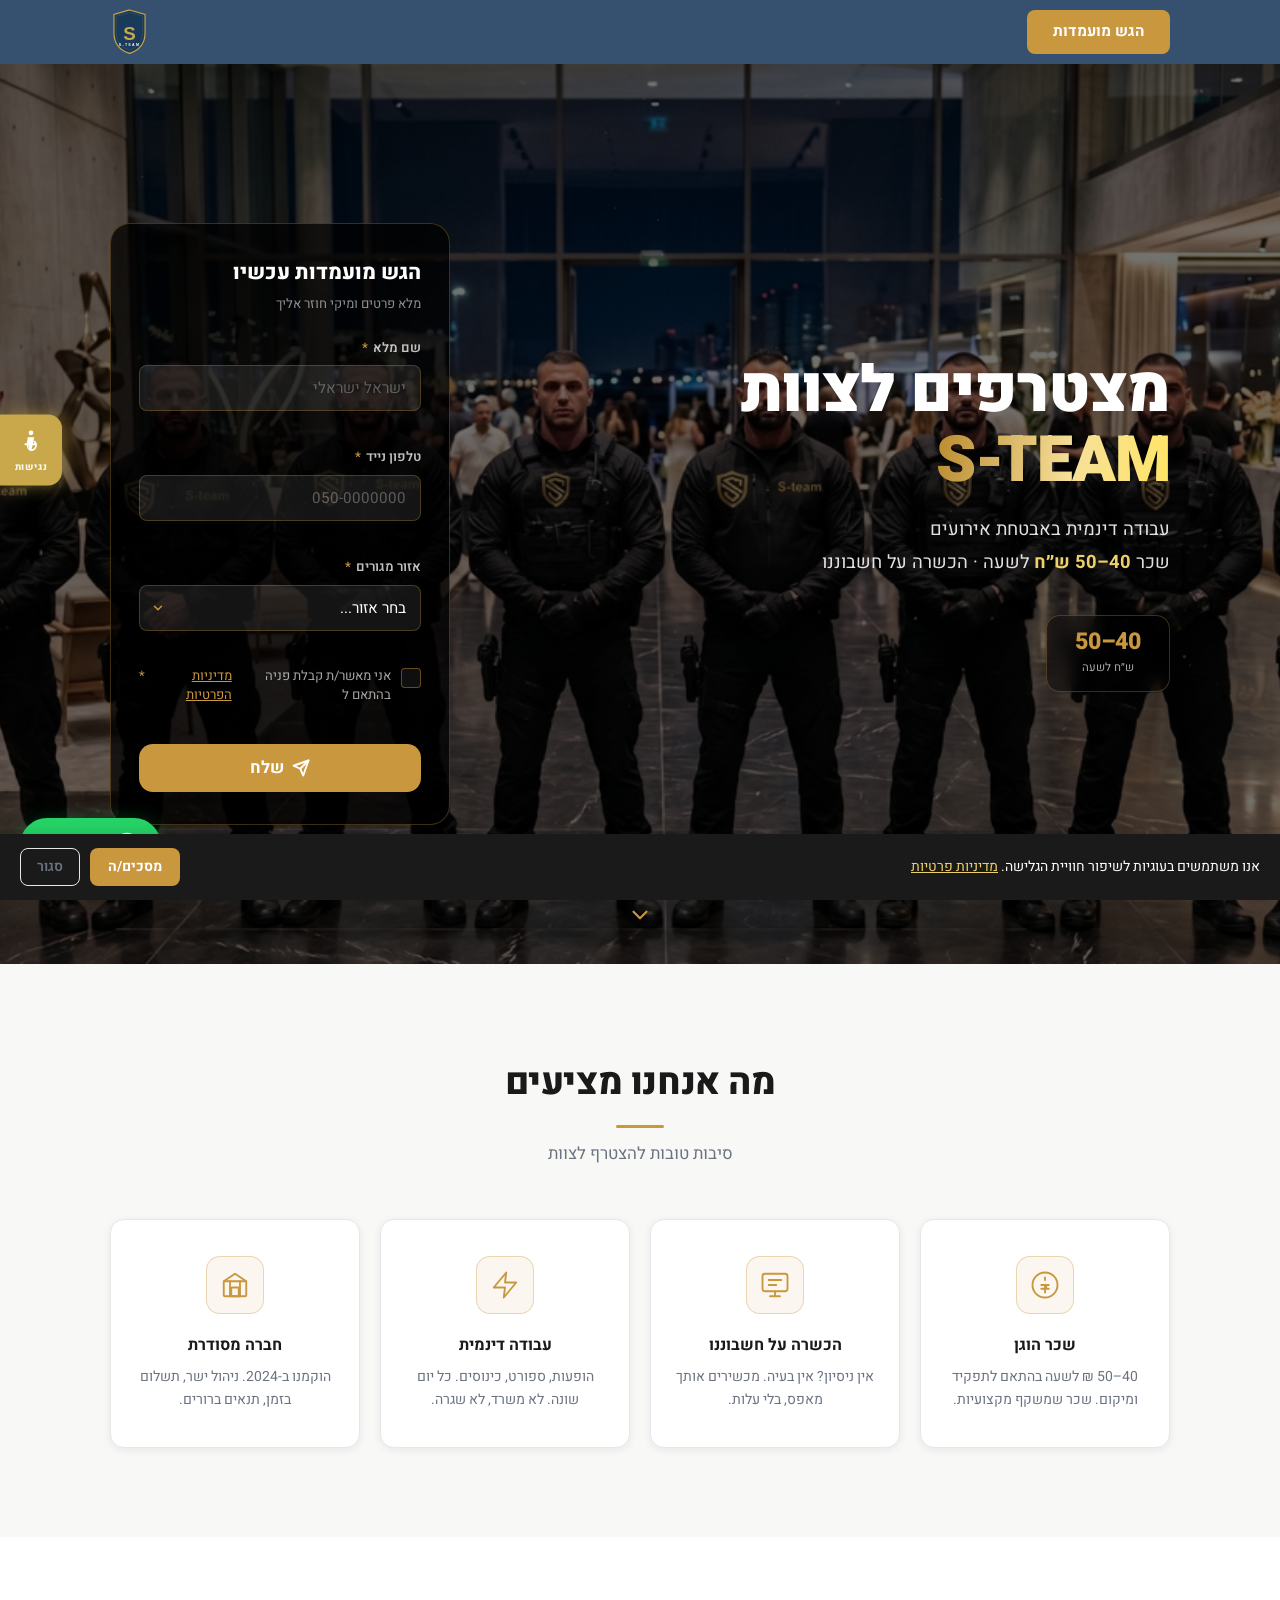
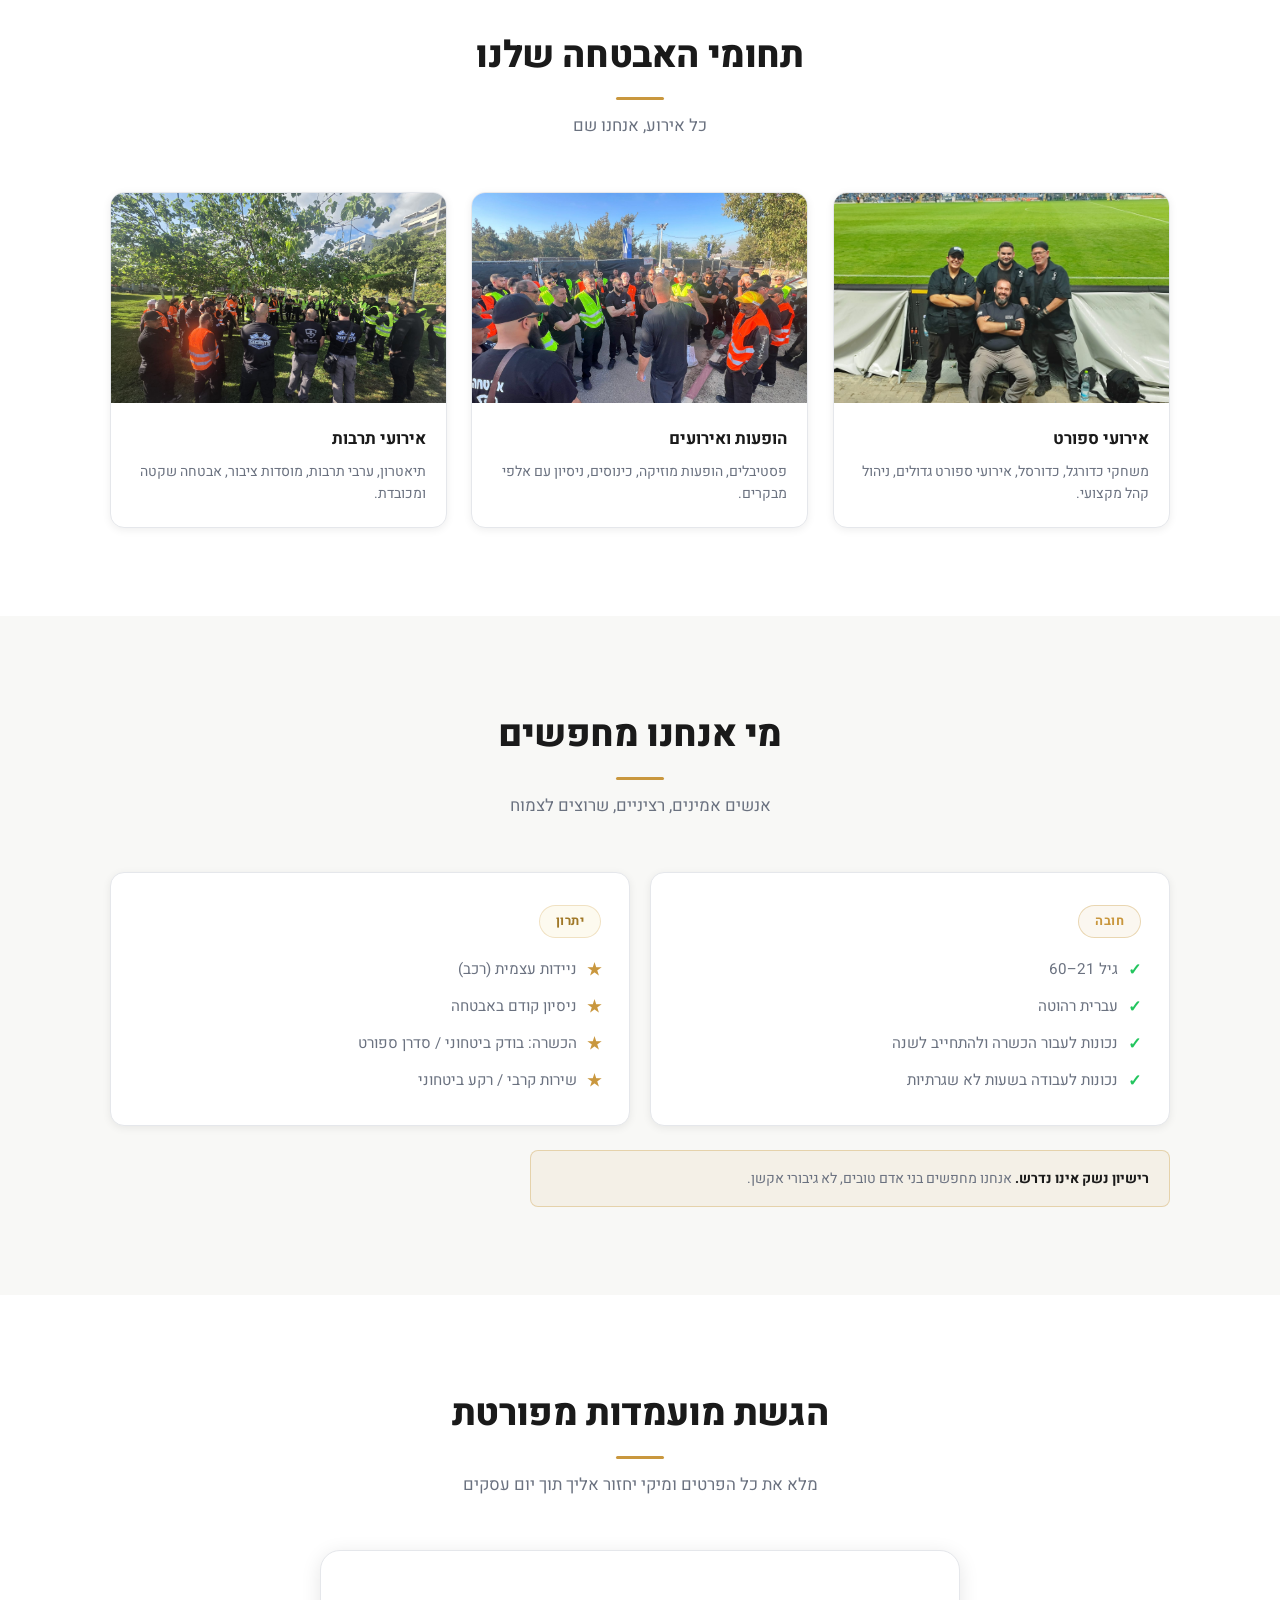
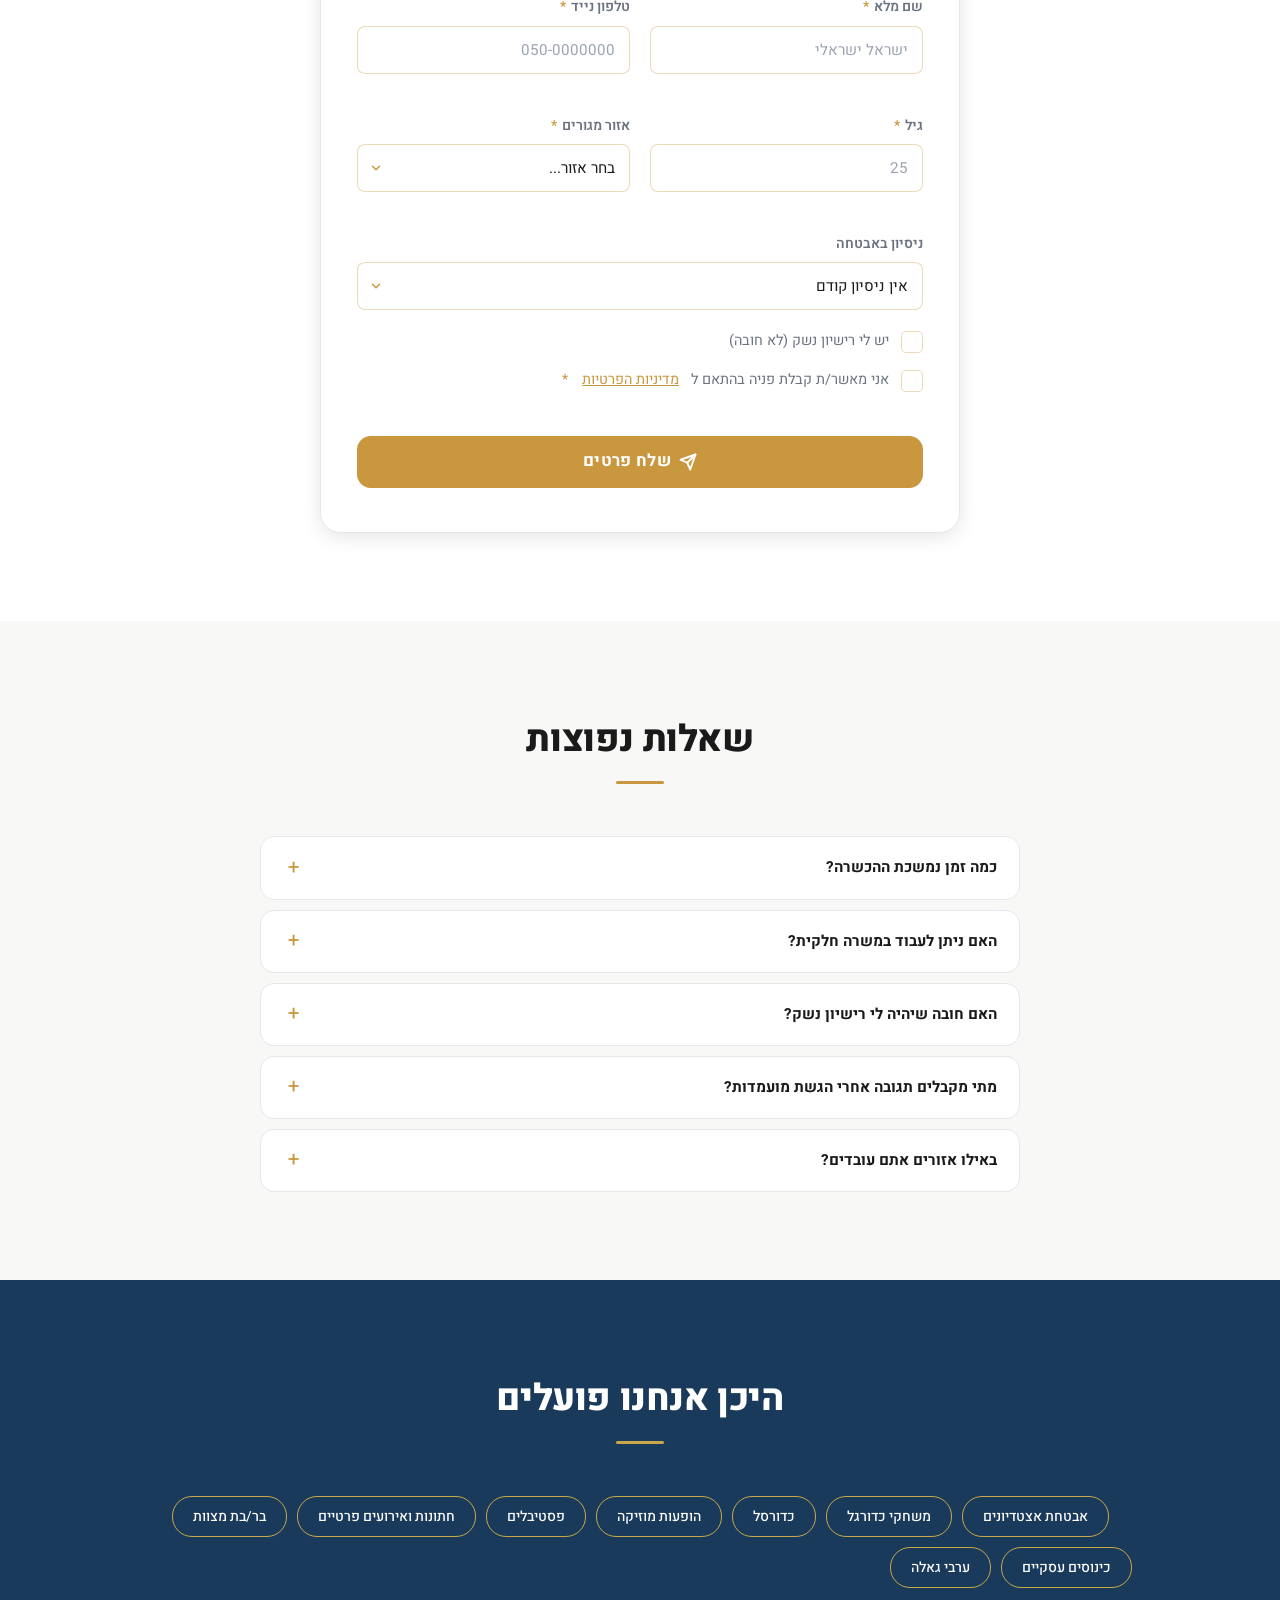
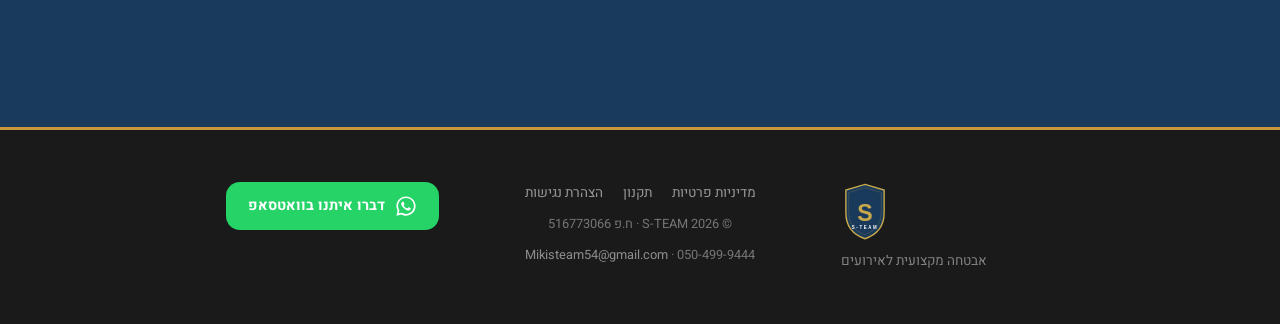
==== commit e976473e: "Remove hero badge and 2024/30+ stats per user request Co-Authored-By: Claude Sonnet 4.6 <noreply@ant" ====
--- a/index.html
+++ b/index.html
@@ -53,10 +53,6 @@
 
     <!-- טקסט ראשי (צד ימין) -->
     <div class="hero-text fade-in">
-      <div class="hero-badge">
-        <svg width="14" height="14" viewBox="0 0 24 24" fill="none" stroke="currentColor" stroke-width="2" stroke-linecap="round" stroke-linejoin="round" aria-hidden="true"><path d="M12 22s8-4 8-10V5l-8-3-8 3v7c0 6 8 10 8 10z"/></svg>
-        חברת אבטחה מקצועית מאז 2024
-      </div>
       <h1 class="hero-title">מצטרפים לצוות<br><span class="gold-text">S-TEAM</span></h1>
       <p class="hero-sub">
         עבודה דינמית באבטחת אירועים<br>
@@ -64,18 +60,8 @@
       </p>
       <div class="hero-stats">
         <div class="stat-item">
-          <span class="stat-num gold-text count-num" data-target="30">0</span><span class="gold-text">+</span>
-          <span class="stat-label">מאבטחים פעילים</span>
-        </div>
-        <div class="stat-divider" aria-hidden="true"></div>
-        <div class="stat-item">
           <span class="stat-num gold-text">40–50</span>
           <span class="stat-label">ש״ח לשעה</span>
-        </div>
-        <div class="stat-divider" aria-hidden="true"></div>
-        <div class="stat-item">
-          <span class="stat-num gold-text">2024</span>
-          <span class="stat-label">שנת הקמה</span>
         </div>
       </div>
     </div>
--- a/css/style.css
+++ b/css/style.css
@@ -276,7 +276,7 @@
 .hero-sub strong { color: var(--gold-light); font-weight: 700; }
 
 .hero-stats {
-  display: flex;
+  display: inline-flex;
   gap: 0;
   align-items: center;
   background: rgba(0,0,0,0.4);
@@ -284,9 +284,8 @@
   border-radius: var(--radius-md);
   backdrop-filter: blur(8px);
   overflow: hidden;
-  max-width: 420px;
-}
-.stat-item { flex: 1; padding: 16px 18px; text-align: center; }
+}
+.stat-item { padding: 14px 28px; text-align: center; }
 .stat-num  { display: block; font-size: 1.45rem; font-weight: 800; line-height: 1.1; }
 .stat-label{ display: block; font-size: .72rem; color: rgba(255,255,255,0.65); margin-top: 3px; }
 .stat-divider { width: 1px; height: 36px; background: rgba(201,151,62,0.25); flex-shrink: 0; }
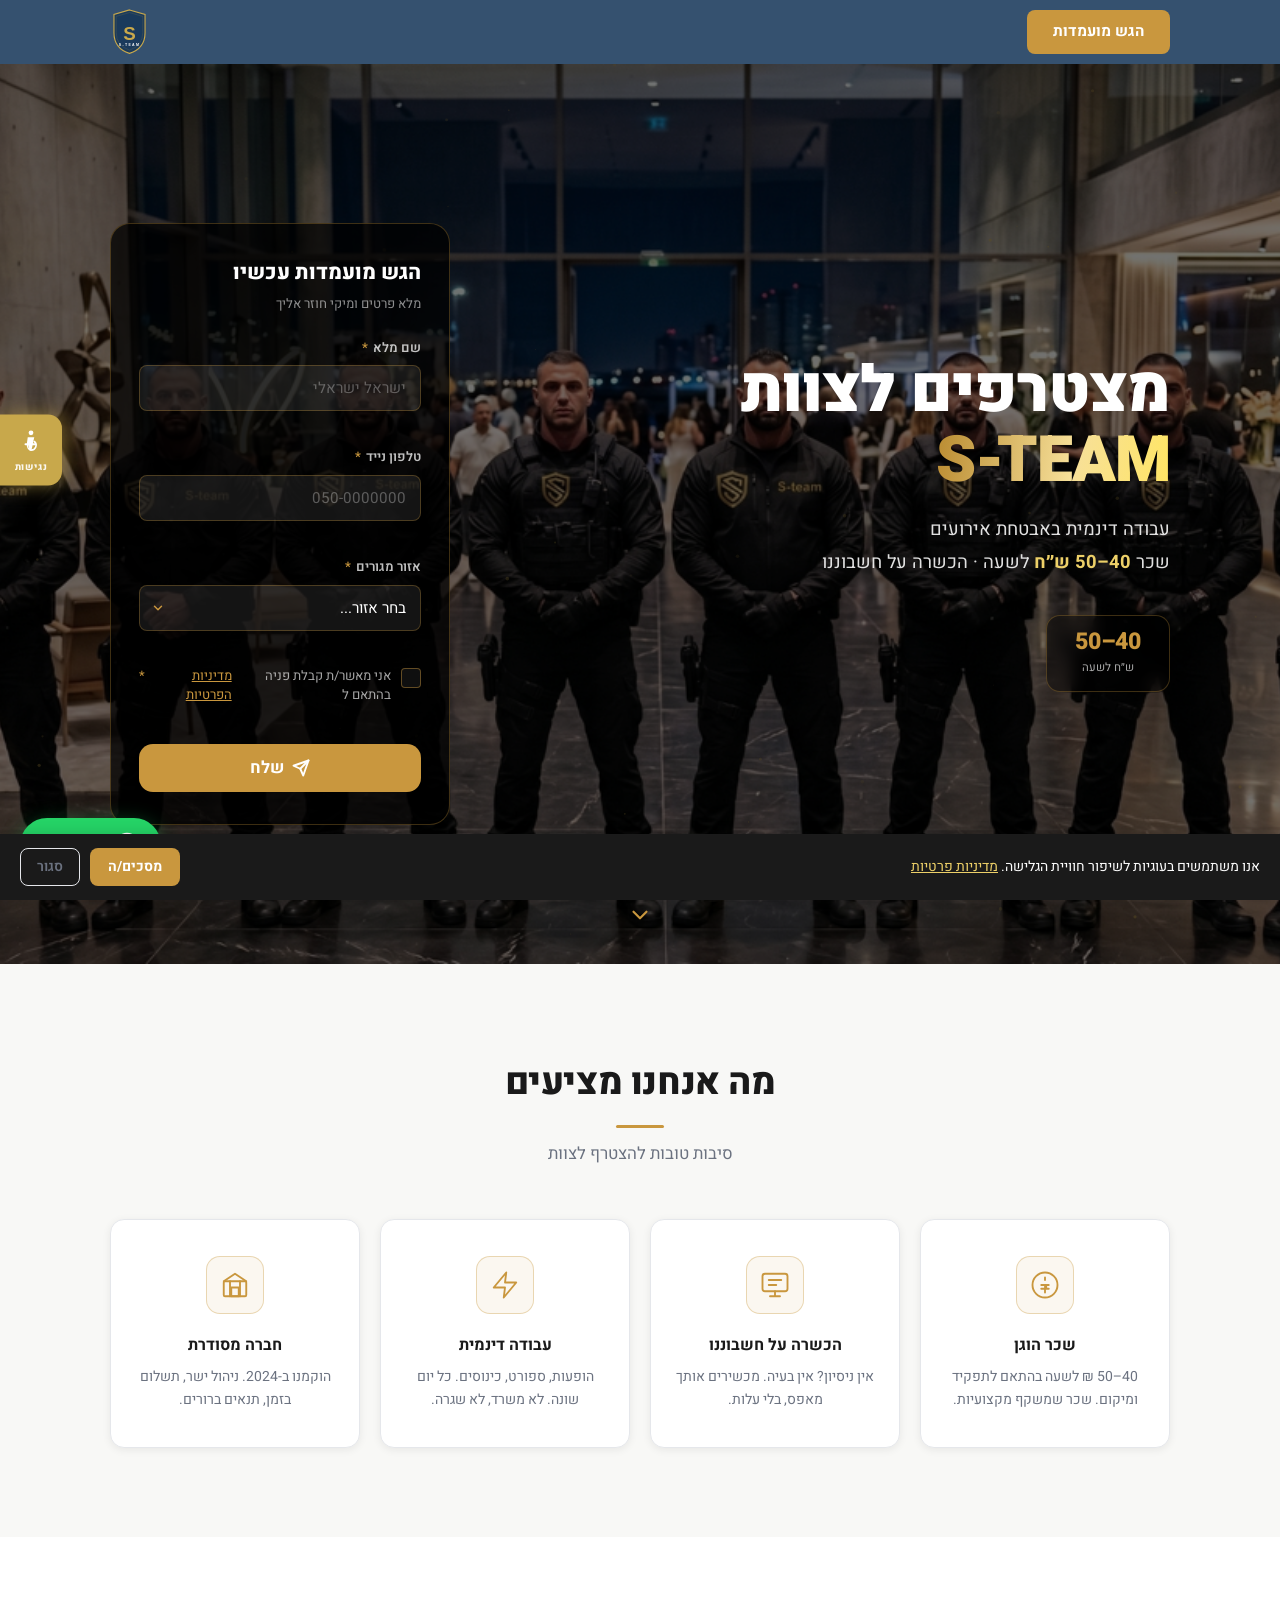
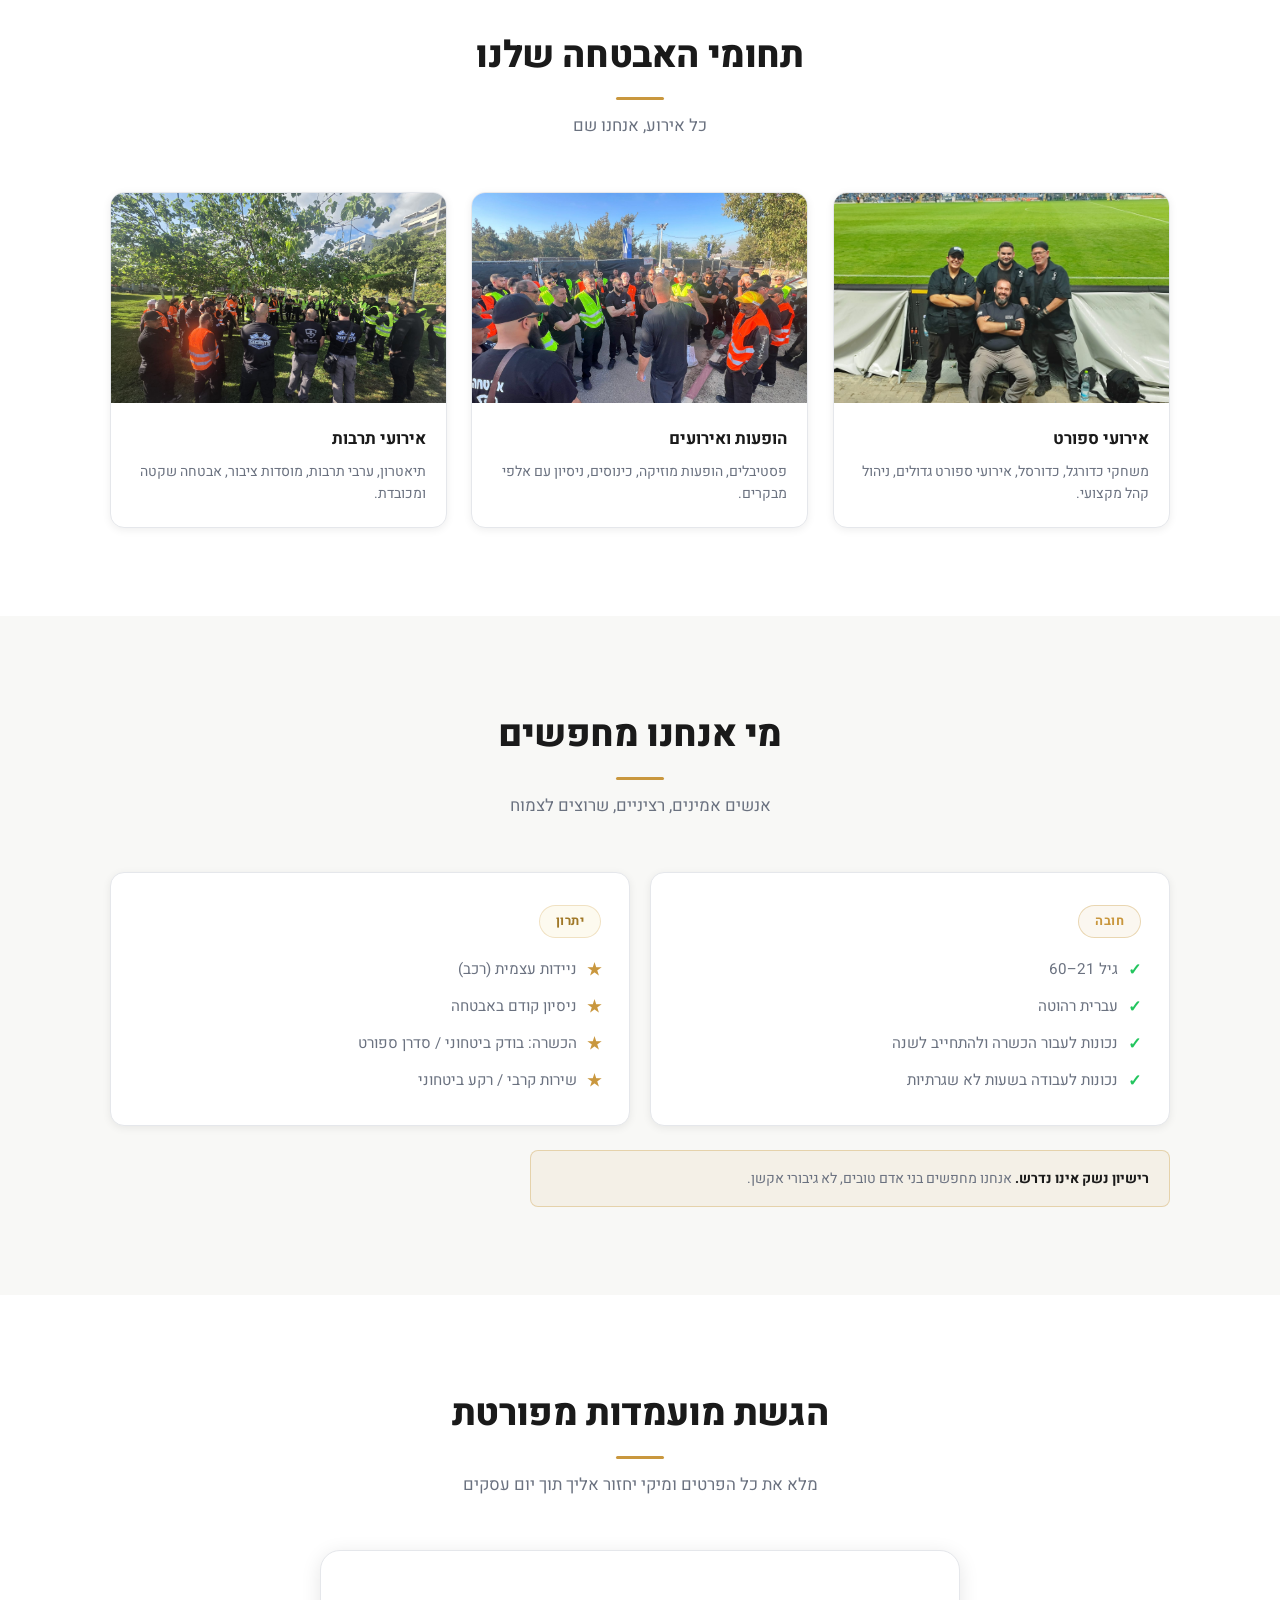
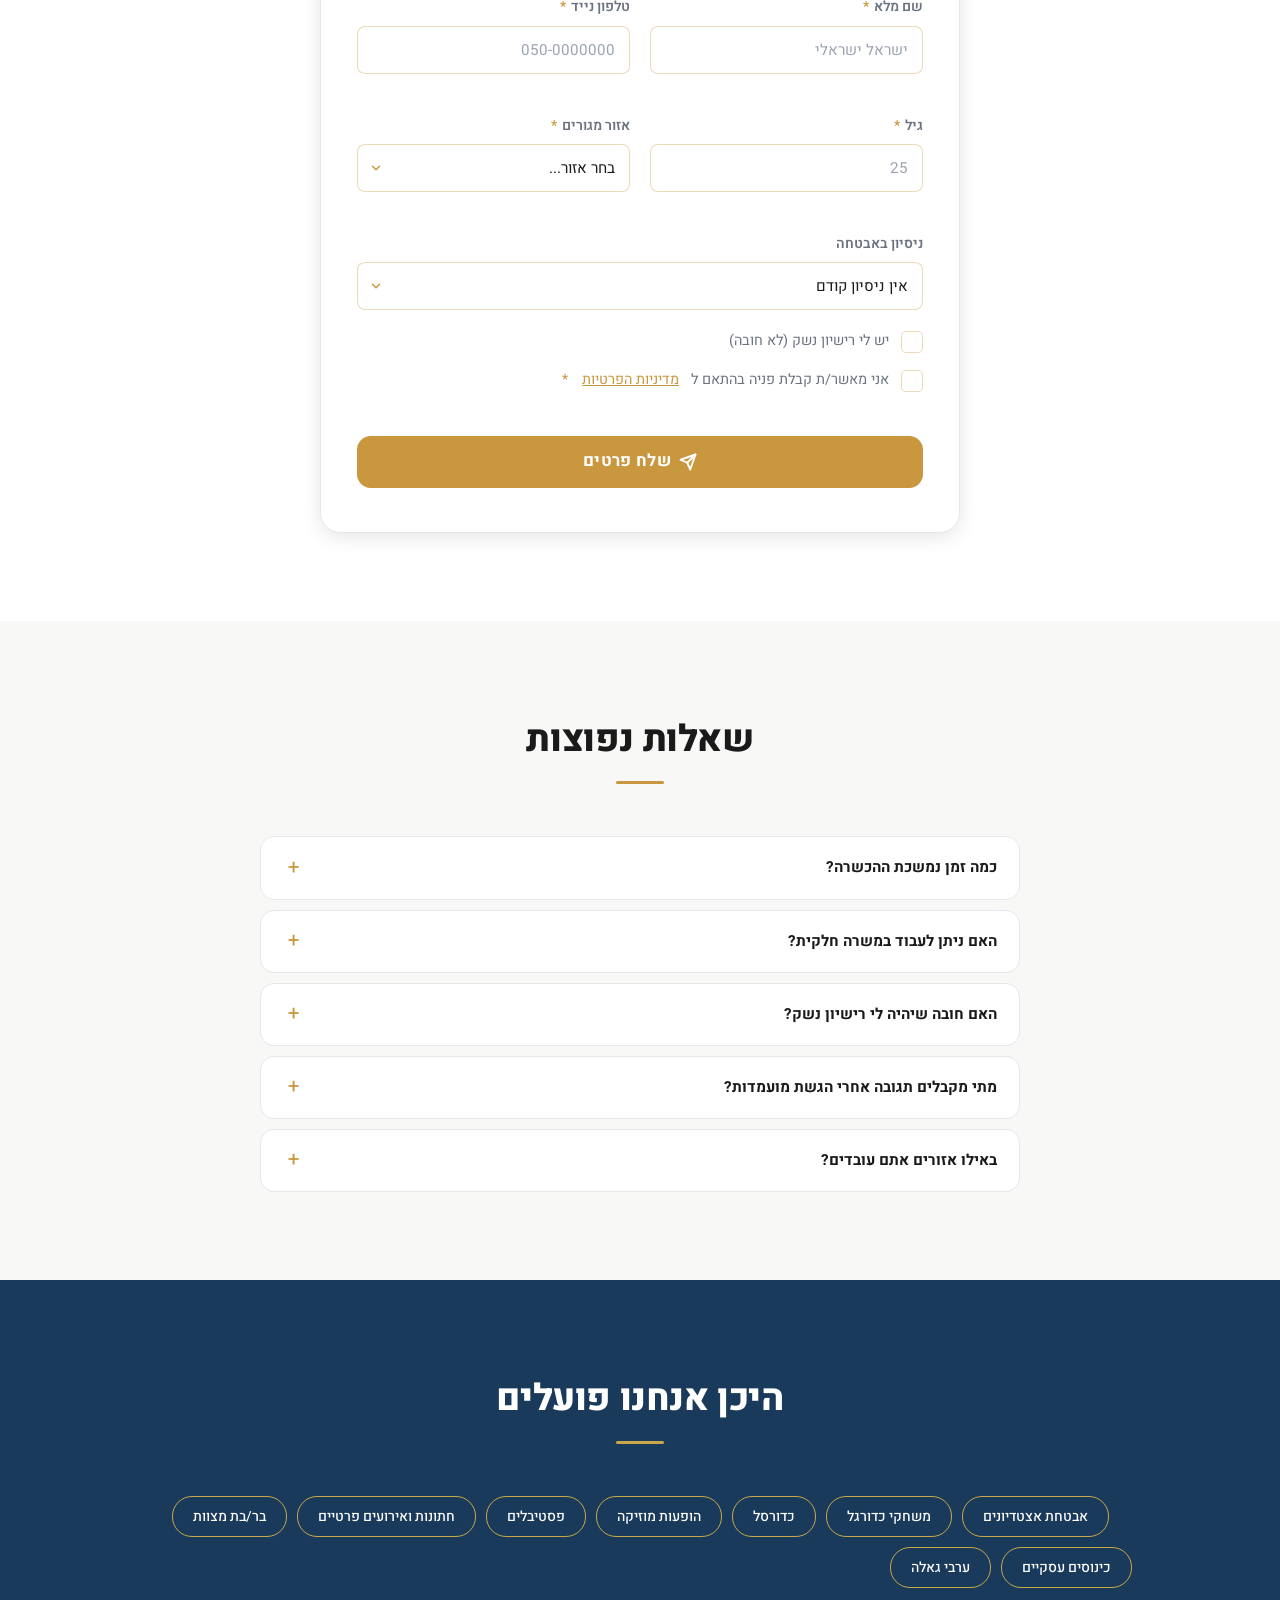
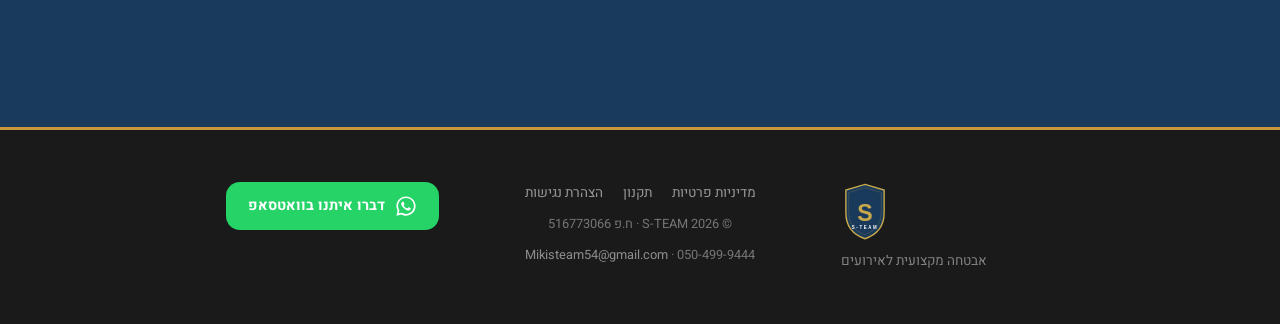
==== commit 1f30efdb: "Add pre-filled WhatsApp message on all wa.me links Message: היי, אני מתעניין/ת במשרת מאבטח/ת ב-S-TEA" ====
--- a/index.html
+++ b/index.html
@@ -466,7 +466,7 @@
     </div>
 
     <div class="footer-contact">
-      <a href="https://wa.me/972504999444"
+      <a href="https://wa.me/972504999444?text=%D7%94%D7%99%D7%99%2C%20%D7%90%D7%A0%D7%99%20%D7%9E%D7%AA%D7%A2%D7%A0%D7%99%D7%99%D7%9F%2F%D7%AA%20%D7%91%D7%9E%D7%A9%D7%A8%D7%AA%20%D7%9E%D7%90%D7%91%D7%98%D7%97%2F%D7%AA%20%D7%91-S-TEAM%20%F0%9F%9B%A1%EF%B8%8F"
          class="footer-wa-btn" target="_blank" rel="noopener noreferrer"
          aria-label="פנה אלינו בוואטסאפ">
         <svg xmlns="http://www.w3.org/2000/svg" viewBox="0 0 32 32" fill="white" width="22" height="22" aria-hidden="true" focusable="false">
@@ -482,7 +482,7 @@
 <!-- =========================================
      WHATSAPP FLOAT
      ========================================= -->
-<a href="https://wa.me/972504999444"
+<a href="https://wa.me/972504999444?text=%D7%94%D7%99%D7%99%2C%20%D7%90%D7%A0%D7%99%20%D7%9E%D7%AA%D7%A2%D7%A0%D7%99%D7%99%D7%9F%2F%D7%AA%20%D7%91%D7%9E%D7%A9%D7%A8%D7%AA%20%D7%9E%D7%90%D7%91%D7%98%D7%97%2F%D7%AA%20%D7%91-S-TEAM%20%F0%9F%9B%A1%EF%B8%8F"
    class="wa-float" target="_blank" rel="noopener noreferrer"
    aria-label="פנה אלינו בוואטסאפ" title="דברו איתנו בוואטסאפ">
   <svg xmlns="http://www.w3.org/2000/svg" viewBox="0 0 32 32" fill="white" width="28" height="28" aria-hidden="true" focusable="false">
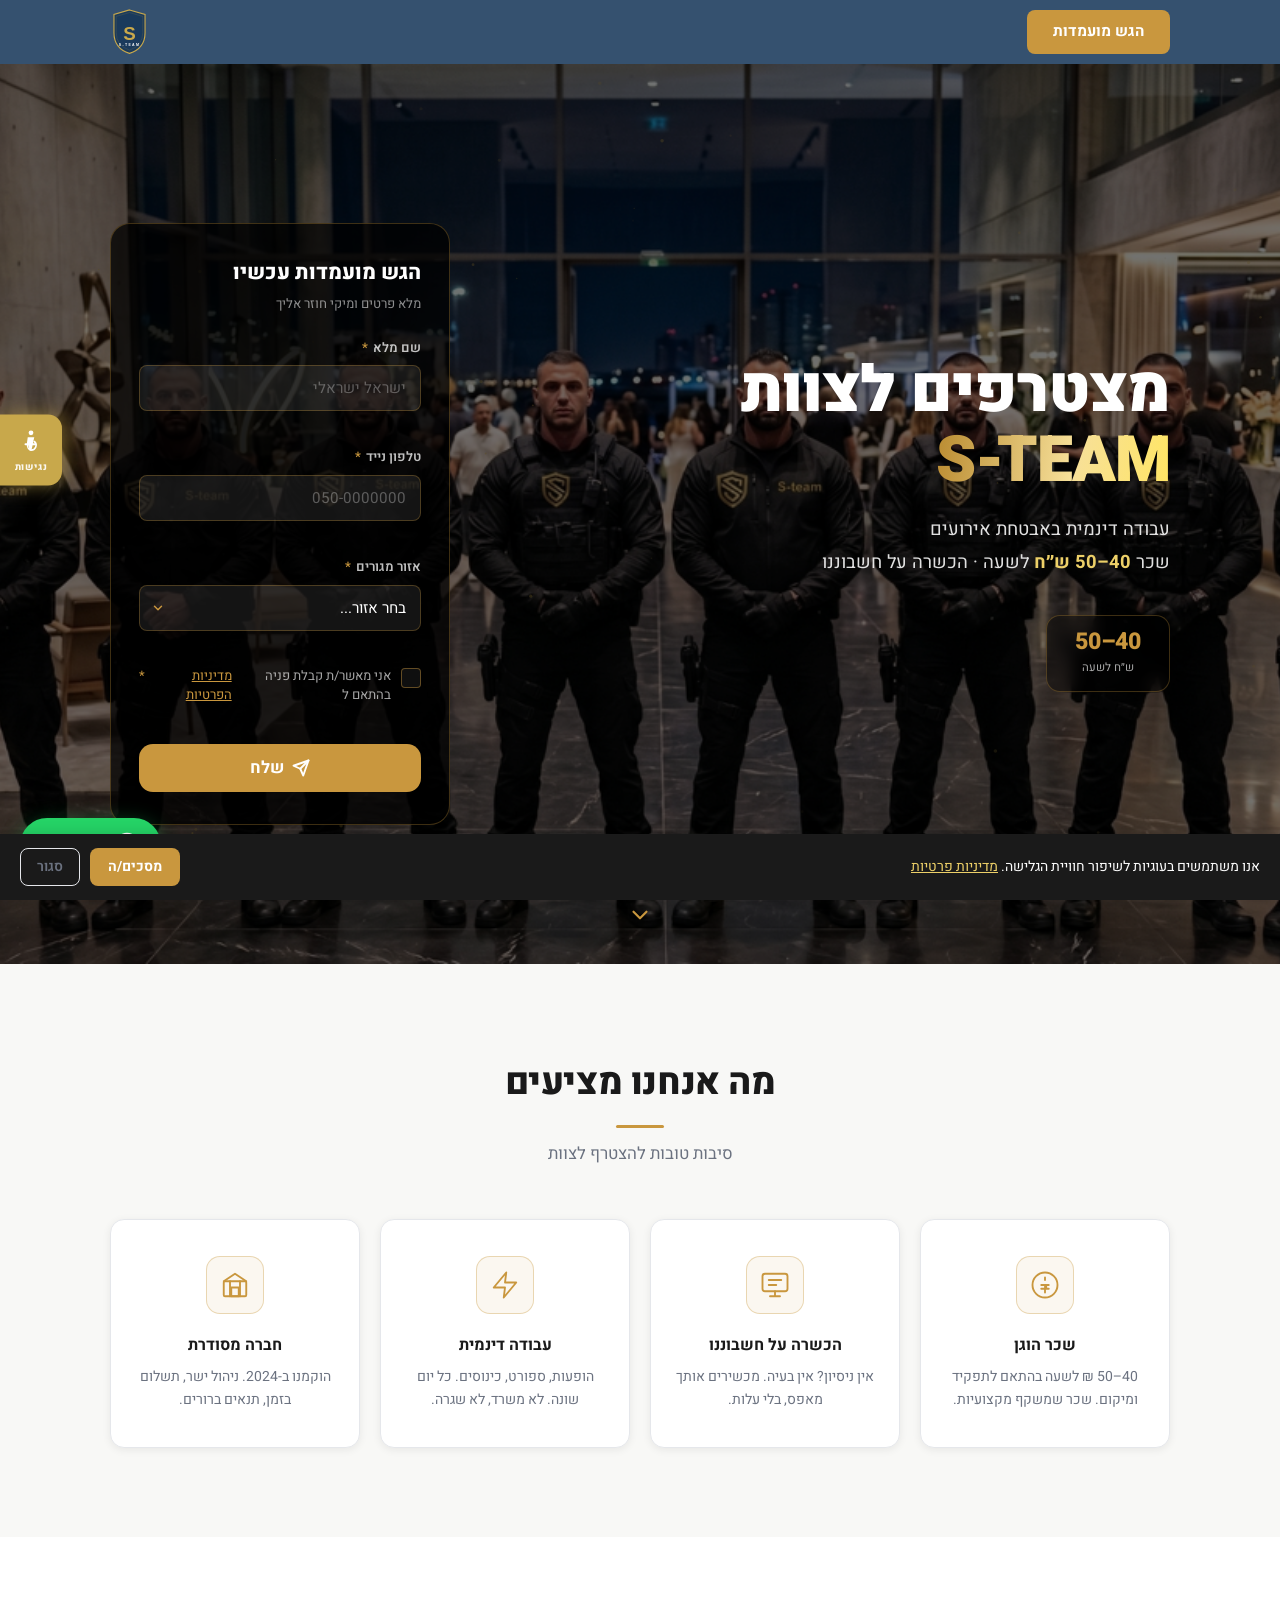
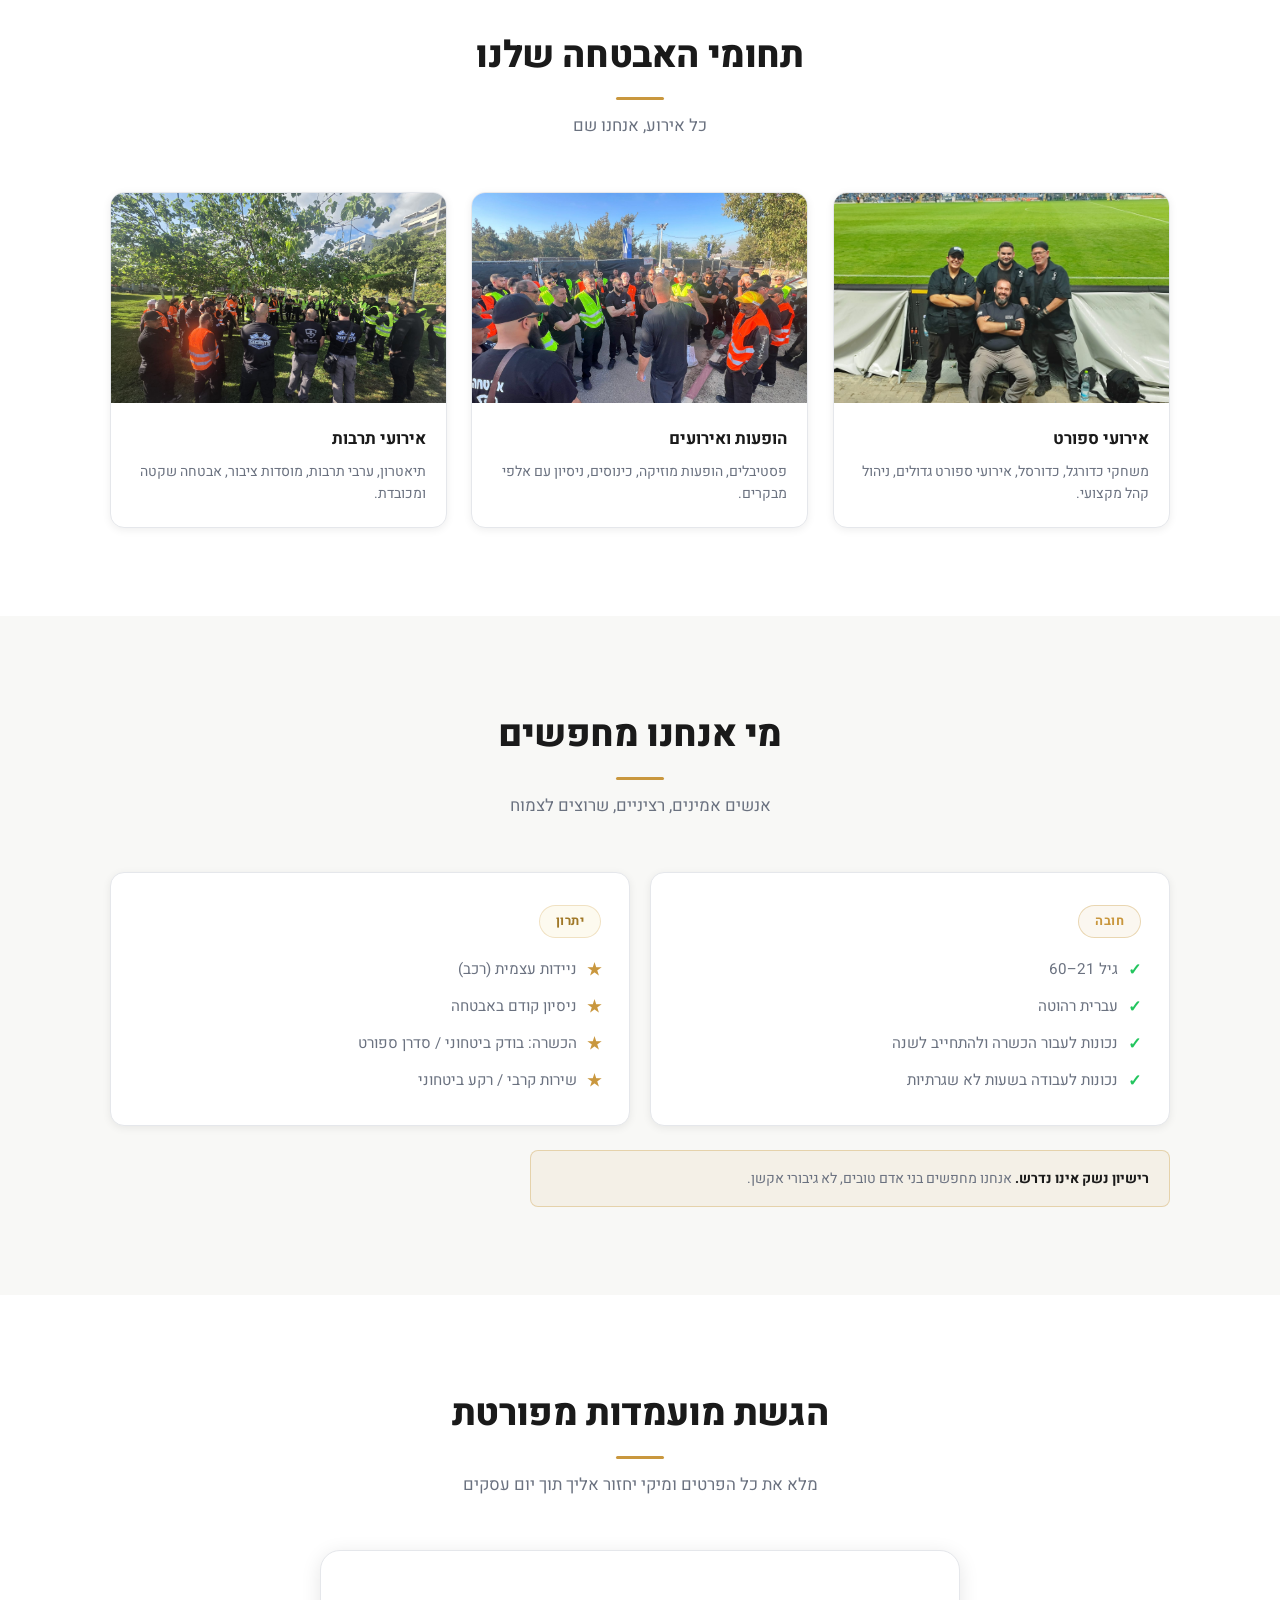
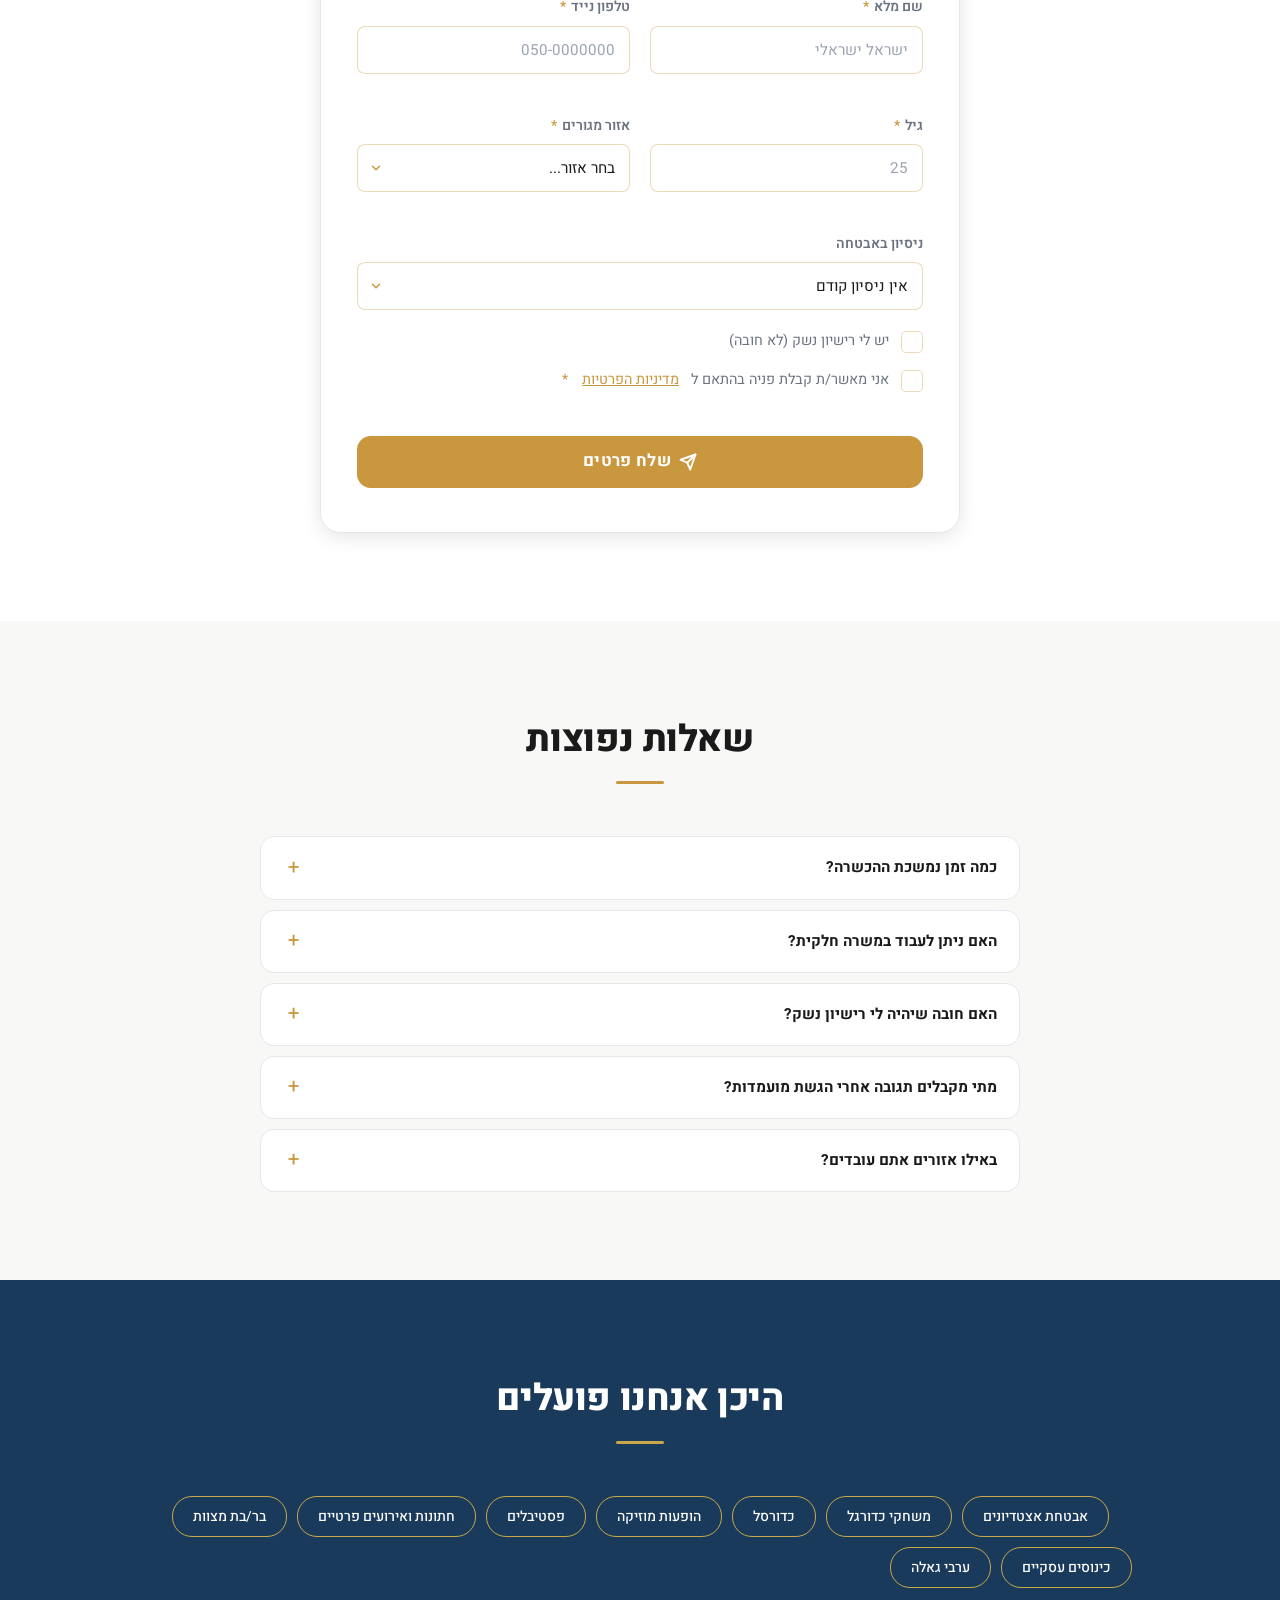
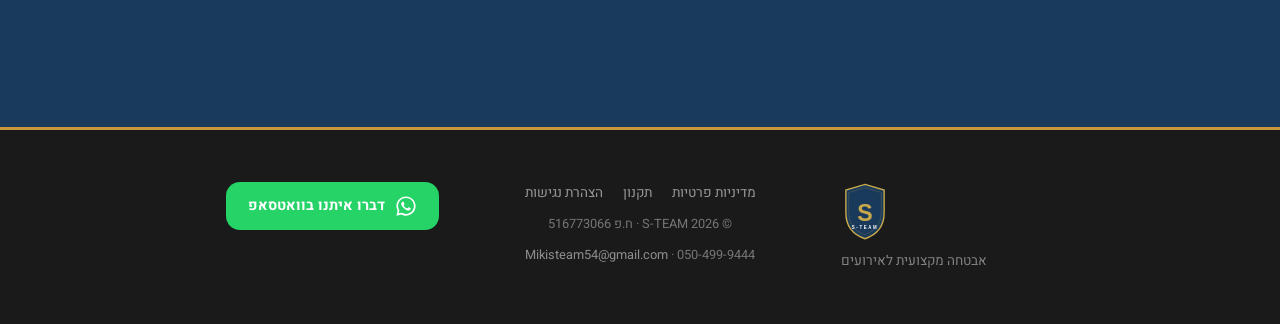
==== commit 522dc393: "Add Meta Pixel integration with Lead tracking on form submit - Add pixel snippet to <head> of index." ====
--- a/index.html
+++ b/index.html
@@ -9,6 +9,18 @@
   <link rel="preconnect" href="https://fonts.gstatic.com" crossorigin>
   <link href="https://fonts.googleapis.com/css2?family=Heebo:wght@300;400;600;700;800;900&display=swap" rel="stylesheet">
   <link rel="stylesheet" href="css/style.css">
+  <!-- Meta Pixel -->
+  <script>
+  !function(f,b,e,v,n,t,s){if(f.fbq)return;n=f.fbq=function(){n.callMethod?
+  n.callMethod.apply(n,arguments):n.queue.push(arguments)};if(!f._fbq)f._fbq=n;
+  n.push=n;n.loaded=!0;n.version='2.0';n.queue=[];t=b.createElement(e);t.async=!0;
+  t.src=v;s=b.getElementsByTagName(e)[0];s.parentNode.insertBefore(t,s)}(window,
+  document,'script','https://connect.facebook.net/en_US/fbevents.js');
+  fbq('init','PIXEL_ID_HERE');
+  fbq('track','PageView');
+  </script>
+  <noscript><img height="1" width="1" style="display:none" src="https://www.facebook.com/tr?id=PIXEL_ID_HERE&ev=PageView&noscript=1"/></noscript>
+  <!-- End Meta Pixel -->
 </head>
 <body>
 
